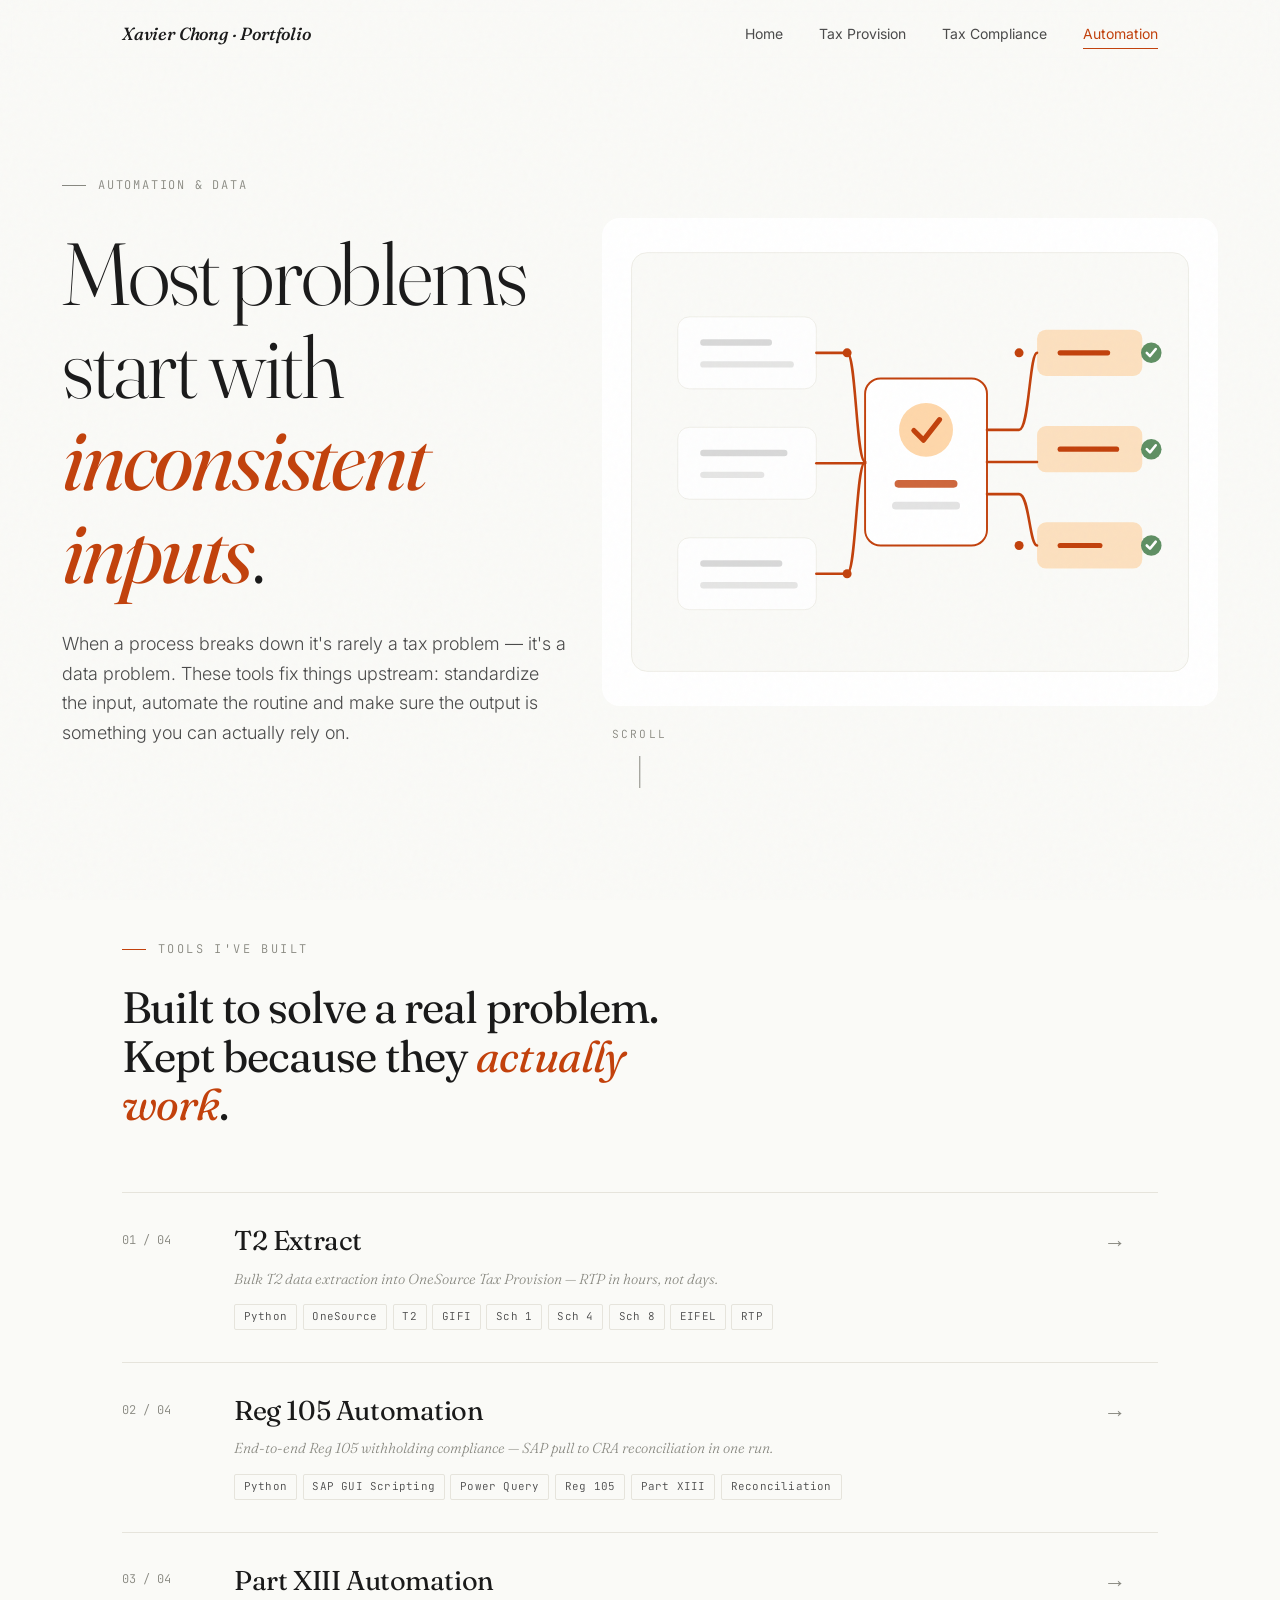
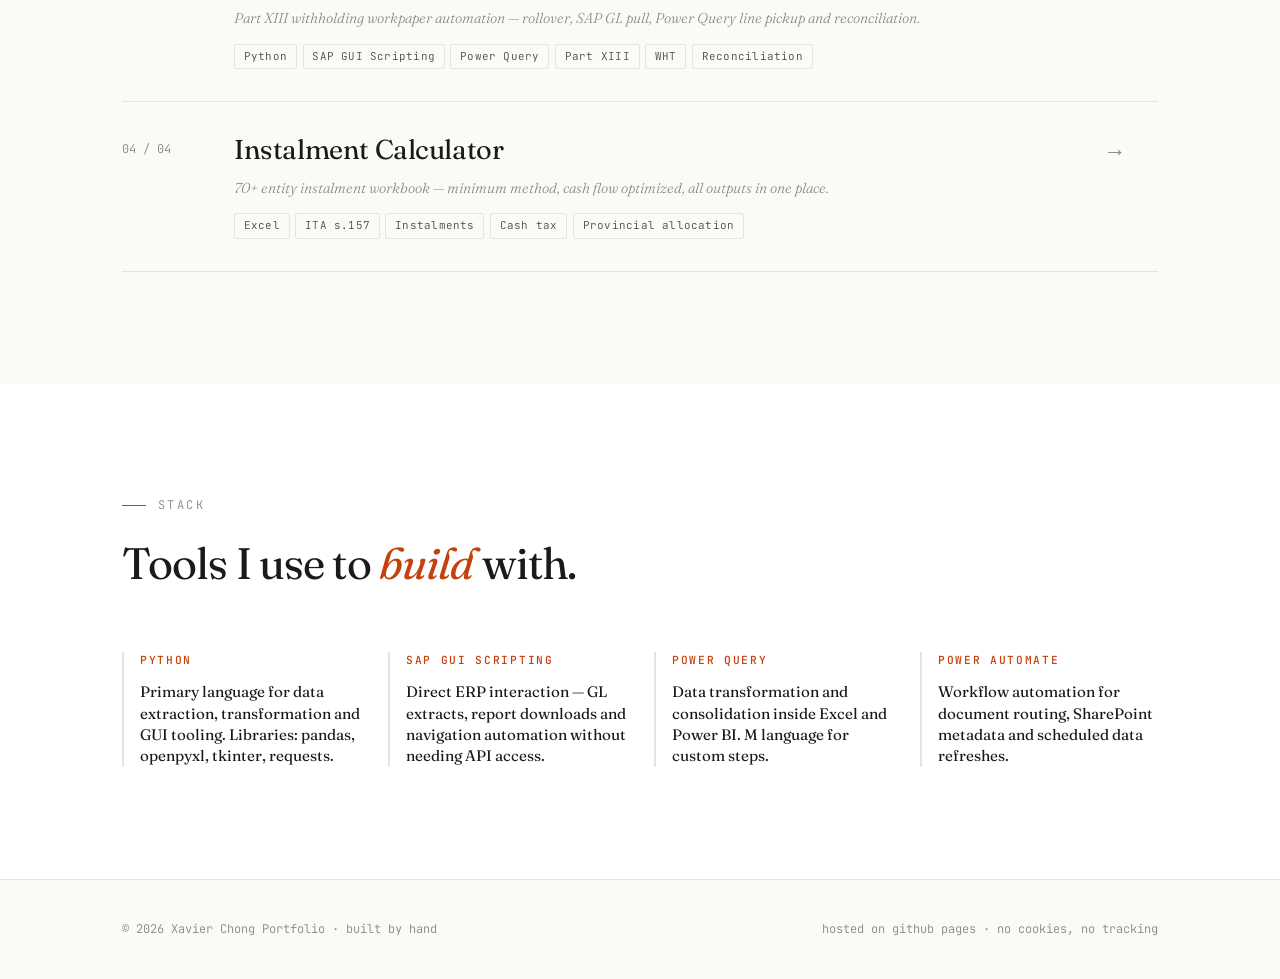
==== automation.html @ 002c8b50 "Add files via upload" ====
<!DOCTYPE html>
<html lang="en">
<head>
<meta charset="UTF-8" />
<meta name="viewport" content="width=device-width, initial-scale=1.0" />
<title>Automation & Data | Xavier Chong Portfolio</title>
<meta name="description" content="Python, SAP GUI Scripting and Power Query tools for tax workflows — T2 Extract and Reg 105 Automation." />

<link rel="preconnect" href="https://fonts.googleapis.com">
<link rel="preconnect" href="https://fonts.gstatic.com" crossorigin>
<link href="https://fonts.googleapis.com/css2?family=Fraunces:opsz,wght@9..144,300;9..144,400;9..144,500;9..144,600&family=Inter:wght@300;400;500&family=JetBrains+Mono:wght@400;500&display=swap" rel="stylesheet">

<style>
  :root {
    --bg: #fafaf7;
    --ink: #1a1a1a;
    --ink-soft: #4a4a4a;
    --ink-muted: #888880;
    --rule: #e6e4dc;
    --accent: #c2410c;       /* warm rust */
    --accent-soft: #fed7aa;
    --card: #ffffff;
    --serif: 'Fraunces', Georgia, serif;
    --sans: 'Inter', -apple-system, sans-serif;
    --mono: 'JetBrains Mono', monospace;
  }

  * { margin: 0; padding: 0; box-sizing: border-box; }
  img { max-width: 100%; height: auto; }

  html { scroll-behavior: smooth; }

  body {
    background: var(--bg);
    color: var(--ink);
    font-family: var(--sans);
    font-weight: 300;
    line-height: 1.6;
    -webkit-font-smoothing: antialiased;
    overflow-x: hidden;
  }

  /* Subtle grain overlay */
  body::before {
    content: '';
    position: fixed;
    inset: 0;
    pointer-events: none;
    opacity: 0.025;
    z-index: 100;
    background-image: url("data:image/svg+xml,%3Csvg viewBox='0 0 200 200' xmlns='http://www.w3.org/2000/svg'%3E%3Cfilter id='n'%3E%3CfeTurbulence type='fractalNoise' baseFrequency='0.9' numOctaves='3'/%3E%3C/filter%3E%3Crect width='100%25' height='100%25' filter='url(%23n)'/%3E%3C/svg%3E");
  }

  .container {
    max-width: 1100px;
    margin: 0 auto;
    padding: 0 2rem;
  }

  /* ─── NAV ─── */
  nav {
    position: fixed;
    top: 0;
    left: 0;
    right: 0;
    background: rgba(250, 250, 247, 0.85);
    backdrop-filter: blur(12px);
    -webkit-backdrop-filter: blur(12px);
    border-bottom: 1px solid transparent;
    z-index: 50;
    transition: border-color 0.3s ease;
  }
  nav.scrolled { border-bottom-color: var(--rule); }
  nav .container {
    display: flex;
    justify-content: space-between;
    align-items: center;
    padding-top: 1.25rem;
    padding-bottom: 1.25rem;
  }
  .logo {
    font-family: var(--serif);
    font-weight: 500;
    font-size: 1.1rem;
    letter-spacing: -0.01em;
    font-style: italic;
  }
  .nav-links { display: flex; gap: 2.25rem; }
  .nav-links a {
    color: var(--ink-soft);
    text-decoration: none;
    font-size: 0.875rem;
    font-weight: 400;
    transition: color 0.2s ease;
    position: relative;
  }
  .nav-links a:hover { color: var(--accent); }
  .nav-links a::after {
    content: '';
    position: absolute;
    bottom: -4px;
    left: 0;
    width: 0;
    height: 1px;
    background: var(--accent);
    transition: width 0.3s ease;
  }
  .nav-links a:hover::after { width: 100%; }
  .nav-links a.active { color: var(--accent); }
  .nav-links a.active::after { width: 100%; }

  /* ─── HERO ─── */
  .hero {
    min-height: 92vh;
    display: flex;
    align-items: center;
    padding-top: 6rem;
    position: relative;
  }
  .hero .container {
    max-width: 1220px;
    display: grid;
    grid-template-columns: 0.9fr 1.1fr;
    gap: 2.25rem;
    align-items: center;
  }
  .hero-visual {
    opacity: 0;
    animation: fadeUp 1s ease 0.8s forwards;
  }
  .hero-visual img {
    width: 100%;
    max-width: 620px;
    height: auto;
    margin-left: auto;
    display: block;
  }
  .hero-meta {
    font-family: var(--mono);
    font-size: 0.75rem;
    color: var(--ink-muted);
    text-transform: uppercase;
    letter-spacing: 0.15em;
    margin-bottom: 2rem;
    display: flex;
    align-items: center;
    gap: 0.75rem;
    opacity: 0;
    animation: fadeUp 0.8s ease 0.2s forwards;
  }
  .hero-meta::before {
    content: '';
    width: 24px;
    height: 1px;
    background: var(--ink-muted);
  }
  .hero h1 {
    font-family: var(--serif);
    font-size: clamp(2.75rem, 7vw, 5.5rem);
    font-weight: 300;
    line-height: 1.05;
    letter-spacing: -0.025em;
    margin-bottom: 2rem;
    max-width: 18ch;
    opacity: 0;
    animation: fadeUp 1s ease 0.4s forwards;
  }
  .hero h1 em {
    font-style: italic;
    font-weight: 400;
    color: var(--accent);
  }
  .hero p {
    font-size: 1.125rem;
    color: var(--ink-soft);
    max-width: 52ch;
    line-height: 1.65;
    opacity: 0;
    animation: fadeUp 1s ease 0.6s forwards;
  }
  .hero-scroll {
    position: absolute;
    bottom: 2.5rem;
    left: 50%;
    transform: translateX(-50%);
    font-family: var(--mono);
    font-size: 0.7rem;
    color: var(--ink-muted);
    letter-spacing: 0.2em;
    text-transform: uppercase;
    opacity: 0;
    animation: fadeIn 1s ease 1.2s forwards;
  }
  .hero-scroll span {
    display: block;
    width: 1px;
    height: 32px;
    background: var(--ink-muted);
    margin: 0.75rem auto 0;
    animation: scrollBounce 2s ease-in-out infinite;
  }

  /* ─── EXPERTISE STRIP ─── */
  .expertise {
    padding: 4rem 0;
    border-top: 1px solid var(--rule);
    border-bottom: 1px solid var(--rule);
    background: var(--card);
  }
  .expertise-grid {
    display: grid;
    grid-template-columns: repeat(4, 1fr);
    gap: 1.75rem;
  }
  .expertise-item {
    padding-left: 1rem;
    border-left: 2px solid var(--rule);
    transition: border-color 0.3s ease;
  }
  .expertise-item:hover { border-left-color: var(--accent); }
  .expertise-item h4 {
    font-family: var(--mono);
    font-size: 0.7rem;
    text-transform: uppercase;
    letter-spacing: 0.15em;
    color: var(--accent);
    margin-bottom: 0.75rem;
    font-weight: 500;
  }
  .expertise-item p {
    font-family: var(--serif);
    font-size: 0.95rem;
    color: var(--ink);
    line-height: 1.4;
    font-weight: 400;
  }
  @media (max-width: 1100px) {
    .expertise-grid { grid-template-columns: repeat(3, 1fr); gap: 1.75rem; }
  }
  @media (max-width: 640px) {
    .expertise-grid { grid-template-columns: repeat(2, 1fr); gap: 1.5rem; }
  }

  /* ─── SECTIONS ─── */
  section { padding: 7rem 0; }

  .section-label {
    font-family: var(--mono);
    font-size: 0.75rem;
    color: var(--ink-muted);
    text-transform: uppercase;
    letter-spacing: 0.2em;
    margin-bottom: 1.5rem;
    display: flex;
    align-items: center;
    gap: 0.75rem;
  }
  .section-label::before {
    content: '';
    width: 24px;
    height: 1px;
    background: var(--accent);
  }
  .section-title {
    font-family: var(--serif);
    font-size: clamp(2rem, 4vw, 2.75rem);
    font-weight: 400;
    letter-spacing: -0.02em;
    line-height: 1.1;
    margin-bottom: 4rem;
    max-width: 22ch;
  }
  .section-title em { font-style: italic; color: var(--accent); }

  /* ─── PROJECTS ─── */
  .projects { display: flex; flex-direction: column; gap: 1px; background: var(--rule); border-top: 1px solid var(--rule); border-bottom: 1px solid var(--rule); }

  .project {
    background: var(--bg);
    padding: 2rem 2rem 2rem 0;
    display: grid;
    grid-template-columns: 80px 1fr;
    gap: 0 2rem;
    cursor: pointer;
    transition: background 0.3s ease, padding 0.3s ease, box-shadow 0.3s ease;
    position: relative;
    overflow: hidden;
  }
  .project > div { min-width: 0; }
  .project::before {
    content: '';
    position: absolute;
    left: 0; top: 0; bottom: 0;
    width: 3px;
    background: var(--accent);
    transform: scaleY(0);
    transform-origin: bottom;
    transition: transform 0.4s ease;
  }
  .project:hover { background: var(--card); padding-left: 1.5rem; box-shadow: 0 2px 16px rgba(0,0,0,0.05); }
  .project:hover::before { transform: scaleY(1); }

  .project-num {
    font-family: var(--mono);
    font-size: 0.75rem;
    color: var(--ink-muted);
    padding-top: 0.35rem;
  }

  /* Default visible: header row */
  .project-header {
    display: flex;
    align-items: baseline;
    justify-content: space-between;
    gap: 1rem;
  }
  .project-header h3 {
    font-family: var(--serif);
    font-size: 1.7rem;
    font-weight: 400;
    letter-spacing: -0.015em;
    transition: color 0.3s ease;
    line-height: 1.15;
  }
  .project:hover .project-header h3 { color: var(--accent); }

  .project-arrow {
    font-family: var(--serif);
    font-size: 1.4rem;
    color: var(--ink-muted);
    flex-shrink: 0;
    transition: transform 0.35s ease, color 0.3s ease, opacity 0.3s ease;
  }
  .project:hover .project-arrow { transform: translateX(6px) rotate(45deg); color: var(--accent); opacity: 0; }

  .project-tagline {
    font-size: 0.9rem;
    color: var(--ink-muted);
    margin-top: 0.4rem;
    font-style: italic;
    font-family: var(--serif);
  }

  .project-tags {
    display: flex;
    flex-wrap: wrap;
    gap: 0.35rem;
    margin-top: 0.85rem;
  }
  .tag {
    font-family: var(--mono);
    font-size: 0.68rem;
    color: var(--ink-soft);
    padding: 0.2rem 0.55rem;
    border: 1px solid var(--rule);
    border-radius: 2px;
    letter-spacing: 0.02em;
    transition: border-color 0.3s ease, color 0.3s ease;
  }
  .project:hover .tag { border-color: var(--accent); color: var(--accent); }

  /* Expandable detail — hidden by default, revealed on hover */
  .project-detail {
    grid-column: 2 / 3;
    max-height: 0;
    overflow: hidden;
    opacity: 0;
    min-width: 0;
    transition: max-height 0.55s cubic-bezier(0.4, 0, 0.2, 1), opacity 0.4s ease 0.1s;
  }
  .project:hover .project-detail {
    max-height: 1800px;
    opacity: 1;
  }
  .project.is-open {
    background: var(--card);
    padding-left: 1.5rem;
    box-shadow: 0 2px 16px rgba(0,0,0,0.05);
  }
  .project.is-open::before { transform: scaleY(1); }
  .project.is-open .project-header h3 { color: var(--accent); }
  .project.is-open .project-arrow { transform: translateX(6px) rotate(45deg); color: var(--accent); opacity: 0; }
  .project.is-open .tag { border-color: var(--accent); color: var(--accent); }
  .project.is-open .project-detail {
    max-height: 1800px;
    opacity: 1;
  }
  .project-detail-inner {
    padding-top: 1.5rem;
    border-top: 1px solid var(--rule);
    margin-top: 1.25rem;
  }
  .project-detail-inner p {
    color: var(--ink-soft);
    font-size: 0.95rem;
    line-height: 1.65;
    margin-bottom: 1rem;
  }
  .prototype-preview {
    margin: 0.75rem 0 1.25rem;
  }
  .prototype-preview img {
    width: 100%;
    max-width: 100%;
    height: auto;
    object-fit: contain;
    border-radius: 8px;
    border: 1px solid var(--rule);
    display: block;
  }
  .prototype-badge {
    display: inline-flex;
    align-items: center;
    gap: 0.4rem;
    width: fit-content;
    margin-top: 0.55rem;
    padding: 0.32rem 0.55rem;
    border: 1px solid rgba(194, 65, 12, 0.18);
    border-radius: 999px;
    background: rgba(255, 247, 237, 0.94);
    box-shadow: 0 6px 18px rgba(26, 26, 26, 0.06);
    font-family: var(--mono);
    font-size: 0.58rem;
    letter-spacing: 0.06em;
    text-transform: uppercase;
    color: var(--accent);
  }
  .prototype-badge::before {
    content: '';
    width: 6px;
    height: 6px;
    border-radius: 50%;
    background: var(--accent);
  }

  .project-bullets {
    list-style: none;
    display: flex;
    flex-direction: column;
    gap: 0.65rem;
    margin-top: 0.5rem;
  }
  .project-bullets li {
    display: grid;
    grid-template-columns: 62px 1fr;
    gap: 1rem;
    align-items: baseline;
    font-size: 0.9rem;
    color: var(--ink-soft);
    line-height: 1.55;
  }
  .bullet-label {
    font-family: var(--mono);
    font-size: 0.67rem;
    color: var(--accent);
    white-space: nowrap;
    padding-top: 0.12rem;
    letter-spacing: 0.03em;
  }
  .demos {
    display: grid;
    grid-template-columns: repeat(auto-fit, minmax(280px, 1fr));
    gap: 1.5rem;
    margin-top: 2rem;
  }
  .demo-card {
    background: var(--card);
    border: 1px solid var(--rule);
    aspect-ratio: 16 / 10;
    display: flex;
    flex-direction: column;
    justify-content: space-between;
    padding: 1.5rem;
    transition: all 0.3s ease;
    cursor: pointer;
    position: relative;
    overflow: hidden;
  }
  .demo-card:hover { border-color: var(--accent); transform: translateY(-2px); }
  .demo-card::before {
    content: '';
    position: absolute;
    top: 1.5rem;
    right: 1.5rem;
    width: 8px;
    height: 8px;
    border-radius: 50%;
    background: var(--accent-soft);
    border: 1px solid var(--accent);
  }
  .demo-icon {
    font-family: var(--serif);
    font-style: italic;
    font-size: 2.5rem;
    color: var(--ink-muted);
    opacity: 0.3;
  }
  .demo-label {
    font-family: var(--mono);
    font-size: 0.75rem;
    color: var(--ink-soft);
    text-transform: uppercase;
    letter-spacing: 0.1em;
  }
  .demo-title {
    font-family: var(--serif);
    font-size: 1.1rem;
    margin-top: 0.25rem;
    color: var(--ink);
  }

  /* ─── ABOUT ─── */
  .about-grid {
    display: grid;
    grid-template-columns: 1fr 1.4fr;
    gap: 4rem;
    align-items: start;
  }
  .about-meta {
    font-family: var(--mono);
    font-size: 0.8rem;
    color: var(--ink-soft);
    line-height: 2;
  }
  .about-meta div { display: flex; justify-content: space-between; border-bottom: 1px dashed var(--rule); padding: 0.5rem 0; }
  .about-meta span:first-child { color: var(--ink-muted); text-transform: uppercase; letter-spacing: 0.1em; font-size: 0.7rem; }
  .about-text p {
    font-size: 1.1rem;
    color: var(--ink-soft);
    line-height: 1.75;
    margin-bottom: 1.25rem;
  }
  .about-text p:first-child {
    font-family: var(--serif);
    font-size: 1.5rem;
    font-weight: 400;
    color: var(--ink);
    line-height: 1.4;
    margin-bottom: 2rem;
    padding-top: 1.5rem;
    border-top: 2px solid var(--accent);
    display: inline-block;
  }
  .about-text p:first-child em { font-style: italic; color: var(--accent); }

  /* ─── CONTACT ─── */
  .contact { padding: 6rem 0; text-align: center; border-top: 1px solid var(--rule); }
  .contact h2 {
    font-family: var(--serif);
    font-size: clamp(2rem, 4vw, 3rem);
    font-weight: 300;
    letter-spacing: -0.02em;
    line-height: 1.1;
    margin-bottom: 3rem;
    max-width: 18ch;
    margin-left: auto;
    margin-right: auto;
  }
  .contact h2 em { font-style: italic; color: var(--accent); }
  .contact-links {
    display: inline-flex;
    flex-direction: column;
    gap: 0.75rem;
  }
  .contact-link {
    font-family: var(--serif);
    font-size: 1.25rem;
    color: var(--ink);
    text-decoration: none;
    padding: 0.5rem 0;
    border-bottom: 1px solid var(--rule);
    transition: all 0.3s ease;
    display: flex;
    align-items: center;
    justify-content: space-between;
    gap: 3rem;
    min-width: 360px;
  }
  .contact-link:hover { color: var(--accent); border-bottom-color: var(--accent); }
  .contact-link span { font-family: var(--mono); font-size: 0.75rem; color: var(--ink-muted); text-transform: uppercase; letter-spacing: 0.15em; }

  /* ─── FOOTER ─── */
  footer {
    padding: 2.5rem 0;
    border-top: 1px solid var(--rule);
    font-family: var(--mono);
    font-size: 0.75rem;
    color: var(--ink-muted);
    display: flex;
    justify-content: space-between;
    flex-wrap: wrap;
    gap: 1rem;
  }

  /* ─── ANIMATIONS ─── */
  @keyframes fadeUp { from { opacity: 0; transform: translateY(20px); } to { opacity: 1; transform: translateY(0); } }
  @keyframes fadeIn { from { opacity: 0; } to { opacity: 1; } }
  @keyframes scrollBounce { 0%, 100% { transform: scaleY(1); transform-origin: top; } 50% { transform: scaleY(0.4); transform-origin: top; } }

  .reveal { opacity: 0; transform: translateY(24px); transition: opacity 0.8s ease, transform 0.8s ease; }
  .reveal.visible { opacity: 1; transform: translateY(0); }

  /* ─── RESPONSIVE ─── */
  @media (max-width: 768px) {
    .container { padding: 0 1.25rem; }
    nav .container { align-items: flex-start; gap: 0.85rem; }
    .logo { width: 100%; font-size: 1rem; }
    .nav-links { width: 100%; justify-content: space-between; gap: 0.75rem; flex-wrap: wrap; }
    .nav-links a { font-size: 0.8rem; }
    section { padding: 4.5rem 0; }
    .project { padding: 1.5rem 1rem 1.5rem 0; }
    .about-grid { grid-template-columns: 1fr; gap: 2.5rem; }
    .hero .container { grid-template-columns: 1fr; }
    .hero-visual { display: block; max-width: min(100%, 520px); margin: 0 auto; }
    .hero-visual img { margin: 0 auto; }
    .contact-link { min-width: auto; font-size: 1rem; }
    .contact-link span { display: none; }
  }
</style>
</head>
<body>
<nav id="nav"><div class="container">
  <div class="logo"><a href="index.html" style="text-decoration:none;color:inherit;">Xavier Chong&nbsp;&middot;&nbsp;<em>Portfolio</em></a></div>
  <div class="nav-links"><a href="index.html">Home</a><a href="provision.html">Tax Provision</a><a href="tax.html">Tax Compliance</a><a href="automation.html"  class="active">Automation</a></div>
</div></nav>

<header class="hero">
  <div class="container">
    <div>
      <div class="hero-meta">Automation &amp; Data</div>
      <h1>Most problems start with <em>inconsistent inputs</em>.</h1>
      <p>When a process breaks down it's rarely a tax problem — it's a data problem. These tools fix things upstream: standardize the input, automate the routine and make sure the output is something you can actually rely on.</p>
    </div>
    <div class="hero-visual">
      <img src="automation_visual.svg" alt="Abstract automation workflow visual" />
    </div>
  </div>
  <div class="hero-scroll">scroll<span></span></div>
</header>

<section>
  <div class="container">
    <div class="section-label reveal">Tools I've built</div>
    <h2 class="section-title reveal">Built to solve a real problem. Kept because they <em>actually work</em>.</h2>

    <div class="projects reveal">

      <div class="project">
        <div class="project-num">01 / 04</div>
        <div>
          <div class="project-header">
            <h3>T2 Extract</h3>
            <span class="project-arrow">→</span>
          </div>
          <p class="project-tagline">Bulk T2 data extraction into OneSource Tax Provision — RTP in hours, not days.</p>
          <div class="project-tags">
            <span class="tag">Python</span><span class="tag">OneSource</span><span class="tag">T2</span><span class="tag">GIFI</span><span class="tag">Sch 1</span><span class="tag">Sch 4</span><span class="tag">Sch 8</span><span class="tag">EIFEL</span><span class="tag">RTP</span>
          </div>
          <div class="project-detail">
            <div class="project-detail-inner">
              <p>Python tool that reads T2 corporate returns across 70+ entities in bulk and feeds the data directly into OneSource Tax Provision workpapers. RTP that used to take days gets done accurately in hours.</p>
              <figure class="prototype-preview">
                <img src="automation_t2_extract.svg" alt="T2 Extract app interface showing adjustment code mapping" loading="lazy" />
                <figcaption class="prototype-badge">Prototype for demo only</figcaption>
              </figure>
              <ul class="project-bullets">
                <li><span class="bullet-label">Sch 1</span><span>Each line maps to an OTP adjustment code — RTP is automated, not manual. Inconsistent descriptions across entities get flagged so nothing slips through.</span></li>
                <li><span class="bullet-label">Sch 4</span><span>Loss continuity pulled from the return is compared against the provision balance to identify where an RTP entry is needed.</span></li>
                <li><span class="bullet-label">Sch 8 &amp; 13</span><span>CCA claims and reserve balances are validated against supporting workpapers and traced through to Schedule 1 to confirm the flow is clean.</span></li>
                <li><span class="bullet-label">Sch 130</span><span>EIFEL data is extracted and reviewed to confirm the best interest deductibility position is captured and the return is free of errors under ITA s.18.2 / s.18.21.</span></li>
                <li><span class="bullet-label">Tax due</span><span>Extracts tax payable and payment history across all entities — used to calculate instalments, run cash tax analyses, determine final payment amounts and reconcile against the tax payable rollforward on the provision side.</span></li>
              </ul>
            </div>
          </div>
        </div>
      </div>

      <div class="project">
        <div class="project-num">02 / 04</div>
        <div>
          <div class="project-header">
            <h3>Reg 105 Automation</h3>
            <span class="project-arrow">→</span>
          </div>
          <p class="project-tagline">End-to-end Reg 105 withholding compliance — SAP pull to CRA reconciliation in one run.</p>
          <div class="project-tags">
            <span class="tag">Python</span><span class="tag">SAP GUI Scripting</span><span class="tag">Power Query</span><span class="tag">Reg 105</span><span class="tag">Part XIII</span><span class="tag">Reconciliation</span>
          </div>
          <div class="project-detail">
            <div class="project-detail-inner">
              <p>End-to-end Regulation 105 withholding tax compliance tool built in Python with SAP GUI Scripting and Power Query. Replaces a largely manual multi-step process with a single run that handles everything from data pull to reconciliation.</p>
              <figure class="prototype-preview">
                <img src="automation_reg105.svg" alt="Reg 105 Automation app interface showing withholding variance checks and reconciliation" loading="lazy" />
                <figcaption class="prototype-badge">Prototype for demo only</figcaption>
              </figure>
              <ul class="project-bullets">
                <li><span class="bullet-label">Rollover</span><span>Prior period workbook is automatically rolled forward — structure, formulas and reference data carry over with no manual setup.</span></li>
                <li><span class="bullet-label">SAP pull</span><span>GL detail is extracted directly from SAP via GUI Scripting. Invoices are downloaded in the same run — no switching between screens or manual exports.</span></li>
                <li><span class="bullet-label">WHT check</span><span>Invoice line items are read and the system-calculated withholding is compared against the actual amount withheld. Variances are flagged for review.</span></li>
                <li><span class="bullet-label">Vendor rec</span><span>Vendor-level reconciliation is produced automatically — ties withholding amounts back to each vendor across the period.</span></li>
                <li><span class="bullet-label">CRA rec</span><span>CRA reconciliation is generated to confirm total remittances agree with what was reported, closing the loop before filing.</span></li>
              </ul>
            </div>
          </div>
        </div>
      </div>

      <div class="project">
        <div class="project-num">03 / 04</div>
        <div>
          <div class="project-header">
            <h3>Part XIII Automation</h3>
            <span class="project-arrow">→</span>
          </div>
          <p class="project-tagline">Part XIII withholding workpaper automation — rollover, SAP GL pull, Power Query line pickup and reconciliation.</p>
          <div class="project-tags">
            <span class="tag">Python</span><span class="tag">SAP GUI Scripting</span><span class="tag">Power Query</span><span class="tag">Part XIII</span><span class="tag">WHT</span><span class="tag">Reconciliation</span>
          </div>
          <div class="project-detail">
            <div class="project-detail-inner">
              <p>Automation tool for Part XIII withholding tax workpapers. Python rolls forward the prior period file, SAP GUI Scripting downloads the GL detail and Power Query identifies line items that require Part XIII WHT review. The workflow also performs reconciliation so the workpaper ties back cleanly before filing support is finalized.</p>
              <figure class="prototype-preview">
                <img src="automation_partxiii.svg" alt="Part XIII Automation app interface showing rollover, SAP GL detail, Power Query WHT pickup and reconciliation" loading="lazy" />
                <figcaption class="prototype-badge">Prototype for demo only</figcaption>
              </figure>
              <ul class="project-bullets">
                <li><span class="bullet-label">Rollover</span><span>Python rolls forward the prior period workpaper, preserving formulas, tabs, references and review structure.</span></li>
                <li><span class="bullet-label">SAP pull</span><span>SAP GUI Scripting downloads the GL detail directly, reducing manual exports and copy-paste risk.</span></li>
                <li><span class="bullet-label">Power Query</span><span>Power Query automatically picks up line items that require Part XIII withholding review based on the workpaper logic.</span></li>
                <li><span class="bullet-label">Review</span><span>Relevant payments are isolated for treaty-rate, withholding and support review instead of scanning the full GL manually.</span></li>
                <li><span class="bullet-label">Reconcile</span><span>Reconciliation is performed to tie the WHT population, remittance support and workpaper totals back to the source data.</span></li>
              </ul>
            </div>
          </div>
        </div>
      </div>

      <div class="project">
        <div class="project-num">04 / 04</div>
        <div>
          <div class="project-header">
            <h3>Instalment Calculator</h3>
            <span class="project-arrow">→</span>
          </div>
          <p class="project-tagline">70+ entity instalment workbook — minimum method, cash flow optimized, all outputs in one place.</p>
          <div class="project-tags">
            <span class="tag">Excel</span><span class="tag">ITA s.157</span><span class="tag">Instalments</span><span class="tag">Cash tax</span><span class="tag">Provincial allocation</span>
          </div>
          <div class="project-detail">
            <div class="project-detail-inner">
              <p>Excel workbook covering 70+ entities across multiple brands. Fed by tax return data, prior and current period provision and provincial allocation — it calculates instalments in both USD and CAD and picks the minimum method under ITA s.157(1) to optimize cash flow.</p>
              <figure class="prototype-preview">
                <img src="automation_instalment.svg" alt="Canada Instalment Calculator interface showing instalment summary and cash deferred" loading="lazy" />
                <figcaption class="prototype-badge">Prototype for demo only</figcaption>
              </figure>
              <ul class="project-bullets">
                <li><span class="bullet-label">Method</span><span>Compares three instalment bases (prior-prior year, prior year and current year estimate) and automatically selects the minimum for each entity to optimize cash outflow. Hybrid 2+10 method is also supported.</span></li>
                <li><span class="bullet-label">Exemption</span><span>Entities below the $3,000 CAD threshold are automatically flagged as exempt. Entities are grouped into "Require Instalment" and "Exempt" for cleaner review.</span></li>
                <li><span class="bullet-label">Payments</span><span>YTD payments and prior year overpayments are tracked per entity. Completed months use actual paid amounts; future months are formula-driven.</span></li>
                <li><span class="bullet-label">Deferral</span><span>Deferral summary shows how much tax is deferred to the next year, broken out by entity and by brand with a percentage deferred column for management review.</span></li>
                <li><span class="bullet-label">Outputs</span><span>Brand-level instalment summary (USD and CAD), monthly dashboard, payment request with federal/Quebec/Alberta provincial splits and a deferral analysis — all in one workbook.</span></li>
              </ul>
            </div>
          </div>
        </div>
      </div>

    </div>
  </div>
</section>

<!-- STACK -->
<section style="background: var(--card);">
  <div class="container">
    <div class="section-label reveal">Stack</div>
    <h2 class="section-title reveal">Tools I use to <em>build</em> with.</h2>
    <div class="expertise-grid reveal">
      <div class="expertise-item">
        <h4>Python</h4>
        <p>Primary language for data extraction, transformation and GUI tooling. Libraries: pandas, openpyxl, tkinter, requests.</p>
      </div>
      <div class="expertise-item">
        <h4>SAP GUI Scripting</h4>
        <p>Direct ERP interaction — GL extracts, report downloads and navigation automation without needing API access.</p>
      </div>
      <div class="expertise-item">
        <h4>Power Query</h4>
        <p>Data transformation and consolidation inside Excel and Power BI. M language for custom steps.</p>
      </div>
      <div class="expertise-item">
        <h4>Power Automate</h4>
        <p>Workflow automation for document routing, SharePoint metadata and scheduled data refreshes.</p>
      </div>
    </div>
  </div>
</section>

<footer>
  <div class="container" style="display: flex; justify-content: space-between; flex-wrap: wrap; gap: 1rem; width: 100%;">
    <div>© 2026 Xavier Chong Portfolio · built by hand</div>
    <div>hosted on github pages · no cookies, no tracking</div>
  </div>
</footer>
<script>
  const nav = document.getElementById('nav');
  window.addEventListener('scroll', () => {
    nav.classList.toggle('scrolled', window.scrollY > 20);
  });
  const observer = new IntersectionObserver((entries) => {
    entries.forEach(entry => {
      if (entry.isIntersecting) {
        entry.target.classList.add('visible');
        observer.unobserve(entry.target);
      }
    });
  }, { threshold: 0.12, rootMargin: '0px 0px -60px 0px' });
  document.querySelectorAll('.reveal').forEach(el => observer.observe(el));

  document.querySelectorAll('.project, .cycle-card, .tile').forEach((card, index) => {
    const detail = card.querySelector('.project-detail, .cycle-detail, .tile-detail');
    if (!detail) return;

    const detailId = detail.id || `expandable-card-${index}`;
    detail.id = detailId;
    card.setAttribute('role', 'button');
    card.setAttribute('tabindex', '0');
    card.setAttribute('aria-expanded', 'false');
    card.setAttribute('aria-controls', detailId);

    const toggleCard = () => {
      const shouldOpen = !card.classList.contains('is-open');
      const group = card.closest('.projects, .cycle-grid, .mosaic');
      if (group) {
        group.querySelectorAll('.is-open').forEach(openCard => {
          if (openCard !== card) {
            openCard.classList.remove('is-open');
            openCard.setAttribute('aria-expanded', 'false');
          }
        });
      }
      card.classList.toggle('is-open', shouldOpen);
      card.setAttribute('aria-expanded', String(shouldOpen));
    };

    card.addEventListener('click', toggleCard);
    card.addEventListener('keydown', event => {
      if (event.key === 'Enter' || event.key === ' ') {
        event.preventDefault();
        toggleCard();
      }
    });
  });
</script>
</body>
</html>
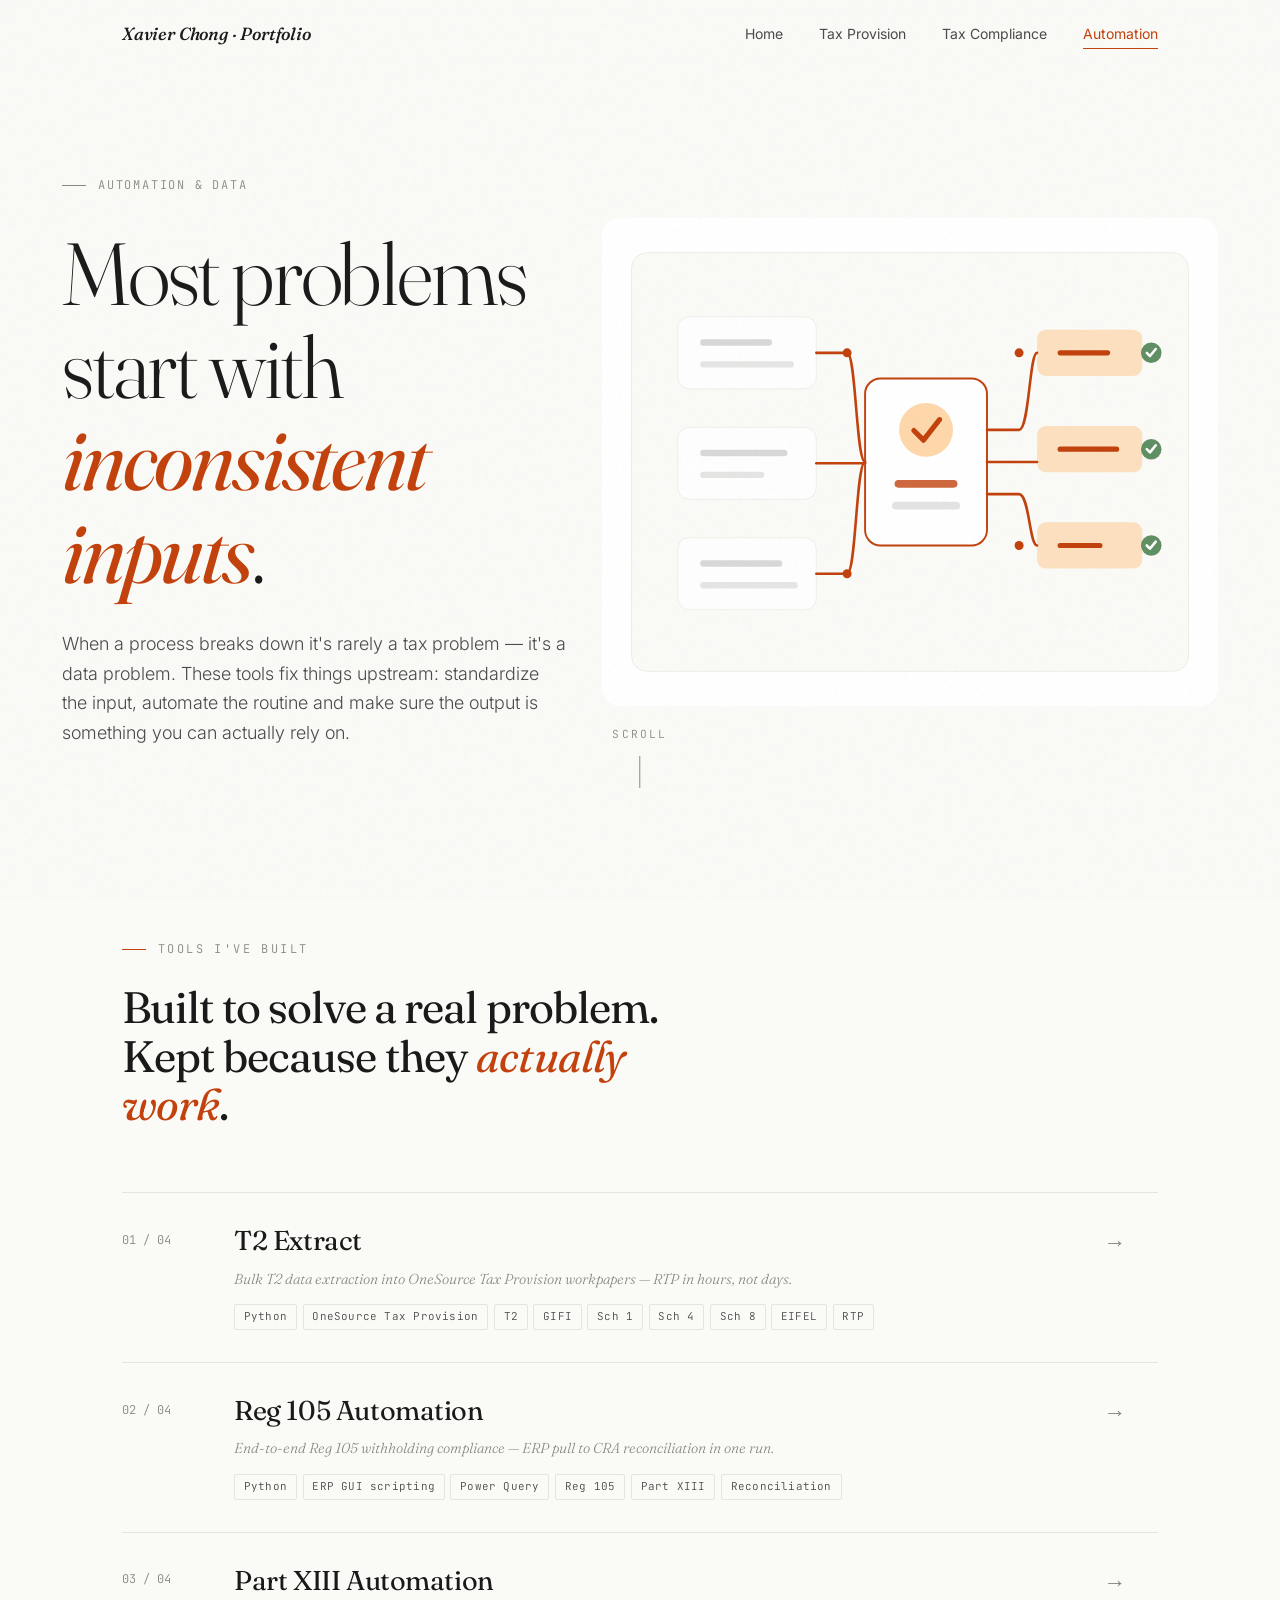
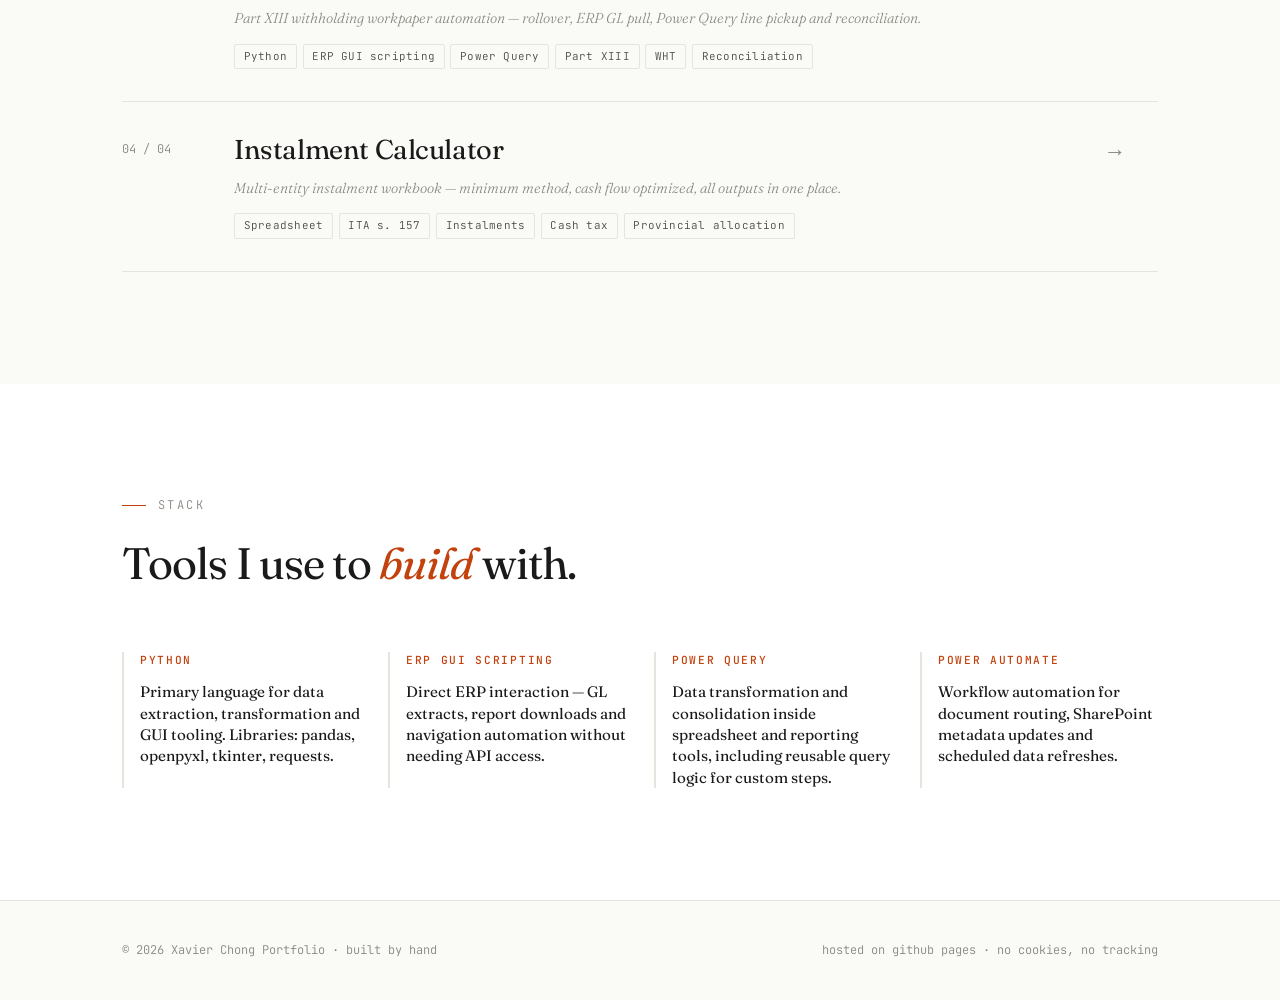
==== commit 97cfe7bb: "Add files via upload" ====
--- a/automation.html
+++ b/automation.html
@@ -4,7 +4,7 @@
 <meta charset="UTF-8" />
 <meta name="viewport" content="width=device-width, initial-scale=1.0" />
 <title>Automation & Data | Xavier Chong Portfolio</title>
-<meta name="description" content="Python, SAP GUI Scripting and Power Query tools for tax workflows — T2 Extract and Reg 105 Automation." />
+<meta name="description" content="Python, ERP automation, Power Query, Power Automate and SharePoint tools for tax workflows — T2 Extract, Reg 105, Part XIII and instalment automation." />
 
 <link rel="preconnect" href="https://fonts.googleapis.com">
 <link rel="preconnect" href="https://fonts.gstatic.com" crossorigin>
@@ -652,23 +652,23 @@
             <h3>T2 Extract</h3>
             <span class="project-arrow">→</span>
           </div>
-          <p class="project-tagline">Bulk T2 data extraction into OneSource Tax Provision — RTP in hours, not days.</p>
+          <p class="project-tagline">Bulk T2 data extraction into OneSource Tax Provision workpapers — RTP in hours, not days.</p>
           <div class="project-tags">
-            <span class="tag">Python</span><span class="tag">OneSource</span><span class="tag">T2</span><span class="tag">GIFI</span><span class="tag">Sch 1</span><span class="tag">Sch 4</span><span class="tag">Sch 8</span><span class="tag">EIFEL</span><span class="tag">RTP</span>
+            <span class="tag">Python</span><span class="tag">OneSource Tax Provision</span><span class="tag">T2</span><span class="tag">GIFI</span><span class="tag">Sch 1</span><span class="tag">Sch 4</span><span class="tag">Sch 8</span><span class="tag">EIFEL</span><span class="tag">RTP</span>
           </div>
           <div class="project-detail">
             <div class="project-detail-inner">
-              <p>Python tool that reads T2 corporate returns across 70+ entities in bulk and feeds the data directly into OneSource Tax Provision workpapers. RTP that used to take days gets done accurately in hours.</p>
+              <p>Python tool that reads T2 corporate returns across a large entity portfolio in bulk and feeds the data directly into OneSource Tax Provision workpapers. RTP that used to take days gets done accurately in hours.</p>
               <figure class="prototype-preview">
                 <img src="automation_t2_extract.svg" alt="T2 Extract app interface showing adjustment code mapping" loading="lazy" />
                 <figcaption class="prototype-badge">Prototype for demo only</figcaption>
               </figure>
               <ul class="project-bullets">
-                <li><span class="bullet-label">Sch 1</span><span>Each line maps to an OTP adjustment code — RTP is automated, not manual. Inconsistent descriptions across entities get flagged so nothing slips through.</span></li>
+                <li><span class="bullet-label">Sch 1</span><span>Each line maps to a provision adjustment code — RTP is automated, not manual. Inconsistent descriptions across entities get flagged so nothing slips through.</span></li>
                 <li><span class="bullet-label">Sch 4</span><span>Loss continuity pulled from the return is compared against the provision balance to identify where an RTP entry is needed.</span></li>
                 <li><span class="bullet-label">Sch 8 &amp; 13</span><span>CCA claims and reserve balances are validated against supporting workpapers and traced through to Schedule 1 to confirm the flow is clean.</span></li>
-                <li><span class="bullet-label">Sch 130</span><span>EIFEL data is extracted and reviewed to confirm the best interest deductibility position is captured and the return is free of errors under ITA s.18.2 / s.18.21.</span></li>
-                <li><span class="bullet-label">Tax due</span><span>Extracts tax payable and payment history across all entities — used to calculate instalments, run cash tax analyses, determine final payment amounts and reconcile against the tax payable rollforward on the provision side.</span></li>
+                <li><span class="bullet-label">Sch 130</span><span>EIFEL data is extracted and reviewed to confirm the best interest deductibility position is captured and the return is free of errors under ITA ss. 18.2 and 18.21.</span></li>
+                <li><span class="bullet-label">Tax due</span><span>Extracts tax payable and payment history across the entity portfolio — used to calculate instalments, run cash tax analyses, determine final payment amounts and reconcile against the tax payable rollforward on the provision side.</span></li>
               </ul>
             </div>
           </div>
@@ -682,22 +682,22 @@
             <h3>Reg 105 Automation</h3>
             <span class="project-arrow">→</span>
           </div>
-          <p class="project-tagline">End-to-end Reg 105 withholding compliance — SAP pull to CRA reconciliation in one run.</p>
+          <p class="project-tagline">End-to-end Reg 105 withholding compliance — ERP pull to CRA reconciliation in one run.</p>
           <div class="project-tags">
-            <span class="tag">Python</span><span class="tag">SAP GUI Scripting</span><span class="tag">Power Query</span><span class="tag">Reg 105</span><span class="tag">Part XIII</span><span class="tag">Reconciliation</span>
+            <span class="tag">Python</span><span class="tag">ERP GUI scripting</span><span class="tag">Power Query</span><span class="tag">Reg 105</span><span class="tag">Part XIII</span><span class="tag">Reconciliation</span>
           </div>
           <div class="project-detail">
             <div class="project-detail-inner">
-              <p>End-to-end Regulation 105 withholding tax compliance tool built in Python with SAP GUI Scripting and Power Query. Replaces a largely manual multi-step process with a single run that handles everything from data pull to reconciliation.</p>
+              <p>End-to-end Regulation 105 withholding tax compliance tool built in Python with ERP GUI scripting and Power Query. Replaces a largely manual multi-step process with a single run that handles everything from data pull to reconciliation.</p>
               <figure class="prototype-preview">
                 <img src="automation_reg105.svg" alt="Reg 105 Automation app interface showing withholding variance checks and reconciliation" loading="lazy" />
                 <figcaption class="prototype-badge">Prototype for demo only</figcaption>
               </figure>
               <ul class="project-bullets">
                 <li><span class="bullet-label">Rollover</span><span>Prior period workbook is automatically rolled forward — structure, formulas and reference data carry over with no manual setup.</span></li>
-                <li><span class="bullet-label">SAP pull</span><span>GL detail is extracted directly from SAP via GUI Scripting. Invoices are downloaded in the same run — no switching between screens or manual exports.</span></li>
-                <li><span class="bullet-label">WHT check</span><span>Invoice line items are read and the system-calculated withholding is compared against the actual amount withheld. Variances are flagged for review.</span></li>
-                <li><span class="bullet-label">Vendor rec</span><span>Vendor-level reconciliation is produced automatically — ties withholding amounts back to each vendor across the period.</span></li>
+                <li><span class="bullet-label">ERP pull</span><span>GL detail is extracted directly from the ERP via GUI scripting. Source documents are downloaded in the same run — no switching between screens or manual exports.</span></li>
+                <li><span class="bullet-label">WHT check</span><span>Source document line items are read and the system-calculated withholding is compared against the actual amount withheld. Variances are flagged for review.</span></li>
+                <li><span class="bullet-label">Payee rec</span><span>Payee-level reconciliation is produced automatically — ties withholding amounts back to each payee across the period.</span></li>
                 <li><span class="bullet-label">CRA rec</span><span>CRA reconciliation is generated to confirm total remittances agree with what was reported, closing the loop before filing.</span></li>
               </ul>
             </div>
@@ -712,20 +712,20 @@
             <h3>Part XIII Automation</h3>
             <span class="project-arrow">→</span>
           </div>
-          <p class="project-tagline">Part XIII withholding workpaper automation — rollover, SAP GL pull, Power Query line pickup and reconciliation.</p>
+          <p class="project-tagline">Part XIII withholding workpaper automation — rollover, ERP GL pull, Power Query line pickup and reconciliation.</p>
           <div class="project-tags">
-            <span class="tag">Python</span><span class="tag">SAP GUI Scripting</span><span class="tag">Power Query</span><span class="tag">Part XIII</span><span class="tag">WHT</span><span class="tag">Reconciliation</span>
+            <span class="tag">Python</span><span class="tag">ERP GUI scripting</span><span class="tag">Power Query</span><span class="tag">Part XIII</span><span class="tag">WHT</span><span class="tag">Reconciliation</span>
           </div>
           <div class="project-detail">
             <div class="project-detail-inner">
-              <p>Automation tool for Part XIII withholding tax workpapers. Python rolls forward the prior period file, SAP GUI Scripting downloads the GL detail and Power Query identifies line items that require Part XIII WHT review. The workflow also performs reconciliation so the workpaper ties back cleanly before filing support is finalized.</p>
+              <p>Automation tool for Part XIII withholding tax workpapers. Python rolls forward the prior period file, ERP GUI scripting downloads the GL detail and Power Query identifies line items that require Part XIII WHT review. The workflow also performs reconciliation so the workpaper ties back cleanly before filing support is finalized.</p>
               <figure class="prototype-preview">
-                <img src="automation_partxiii.svg" alt="Part XIII Automation app interface showing rollover, SAP GL detail, Power Query WHT pickup and reconciliation" loading="lazy" />
+                <img src="automation_partxiii.svg" alt="Part XIII Automation app interface showing rollover, ERP GL detail, Power Query WHT pickup and reconciliation" loading="lazy" />
                 <figcaption class="prototype-badge">Prototype for demo only</figcaption>
               </figure>
               <ul class="project-bullets">
                 <li><span class="bullet-label">Rollover</span><span>Python rolls forward the prior period workpaper, preserving formulas, tabs, references and review structure.</span></li>
-                <li><span class="bullet-label">SAP pull</span><span>SAP GUI Scripting downloads the GL detail directly, reducing manual exports and copy-paste risk.</span></li>
+                <li><span class="bullet-label">ERP pull</span><span>ERP GUI scripting downloads the GL detail directly, reducing manual exports and copy-paste risk.</span></li>
                 <li><span class="bullet-label">Power Query</span><span>Power Query automatically picks up line items that require Part XIII withholding review based on the workpaper logic.</span></li>
                 <li><span class="bullet-label">Review</span><span>Relevant payments are isolated for treaty-rate, withholding and support review instead of scanning the full GL manually.</span></li>
                 <li><span class="bullet-label">Reconcile</span><span>Reconciliation is performed to tie the WHT population, remittance support and workpaper totals back to the source data.</span></li>
@@ -742,13 +742,13 @@
             <h3>Instalment Calculator</h3>
             <span class="project-arrow">→</span>
           </div>
-          <p class="project-tagline">70+ entity instalment workbook — minimum method, cash flow optimized, all outputs in one place.</p>
+          <p class="project-tagline">Multi-entity instalment workbook — minimum method, cash flow optimized, all outputs in one place.</p>
           <div class="project-tags">
-            <span class="tag">Excel</span><span class="tag">ITA s.157</span><span class="tag">Instalments</span><span class="tag">Cash tax</span><span class="tag">Provincial allocation</span>
+            <span class="tag">Spreadsheet</span><span class="tag">ITA s. 157</span><span class="tag">Instalments</span><span class="tag">Cash tax</span><span class="tag">Provincial allocation</span>
           </div>
           <div class="project-detail">
             <div class="project-detail-inner">
-              <p>Excel workbook covering 70+ entities across multiple brands. Fed by tax return data, prior and current period provision and provincial allocation — it calculates instalments in both USD and CAD and picks the minimum method under ITA s.157(1) to optimize cash flow.</p>
+              <p>Spreadsheet workbook covering a large entity portfolio across multiple business units. Fed by tax return data, prior and current period provision and provincial allocation — it calculates instalments in both USD and CAD and picks the minimum method under ITA s. 157(1) to optimize cash flow.</p>
               <figure class="prototype-preview">
                 <img src="automation_instalment.svg" alt="Canada Instalment Calculator interface showing instalment summary and cash deferred" loading="lazy" />
                 <figcaption class="prototype-badge">Prototype for demo only</figcaption>
@@ -757,8 +757,8 @@
                 <li><span class="bullet-label">Method</span><span>Compares three instalment bases (prior-prior year, prior year and current year estimate) and automatically selects the minimum for each entity to optimize cash outflow. Hybrid 2+10 method is also supported.</span></li>
                 <li><span class="bullet-label">Exemption</span><span>Entities below the $3,000 CAD threshold are automatically flagged as exempt. Entities are grouped into "Require Instalment" and "Exempt" for cleaner review.</span></li>
                 <li><span class="bullet-label">Payments</span><span>YTD payments and prior year overpayments are tracked per entity. Completed months use actual paid amounts; future months are formula-driven.</span></li>
-                <li><span class="bullet-label">Deferral</span><span>Deferral summary shows how much tax is deferred to the next year, broken out by entity and by brand with a percentage deferred column for management review.</span></li>
-                <li><span class="bullet-label">Outputs</span><span>Brand-level instalment summary (USD and CAD), monthly dashboard, payment request with federal/Quebec/Alberta provincial splits and a deferral analysis — all in one workbook.</span></li>
+                <li><span class="bullet-label">Deferral</span><span>Deferral summary shows how much tax is deferred to the next year, broken out by entity and by business unit with a percentage deferred column for management review.</span></li>
+                <li><span class="bullet-label">Outputs</span><span>Business-unit instalment summary (USD and CAD), monthly dashboard, payment request with federal/Quebec/Alberta provincial splits and a deferral analysis — all in one workbook.</span></li>
               </ul>
             </div>
           </div>
@@ -780,16 +780,16 @@
         <p>Primary language for data extraction, transformation and GUI tooling. Libraries: pandas, openpyxl, tkinter, requests.</p>
       </div>
       <div class="expertise-item">
-        <h4>SAP GUI Scripting</h4>
+        <h4>ERP GUI Scripting</h4>
         <p>Direct ERP interaction — GL extracts, report downloads and navigation automation without needing API access.</p>
       </div>
       <div class="expertise-item">
         <h4>Power Query</h4>
-        <p>Data transformation and consolidation inside Excel and Power BI. M language for custom steps.</p>
+        <p>Data transformation and consolidation inside spreadsheet and reporting tools, including reusable query logic for custom steps.</p>
       </div>
       <div class="expertise-item">
         <h4>Power Automate</h4>
-        <p>Workflow automation for document routing, SharePoint metadata and scheduled data refreshes.</p>
+        <p>Workflow automation for document routing, SharePoint metadata updates and scheduled data refreshes.</p>
       </div>
     </div>
   </div>
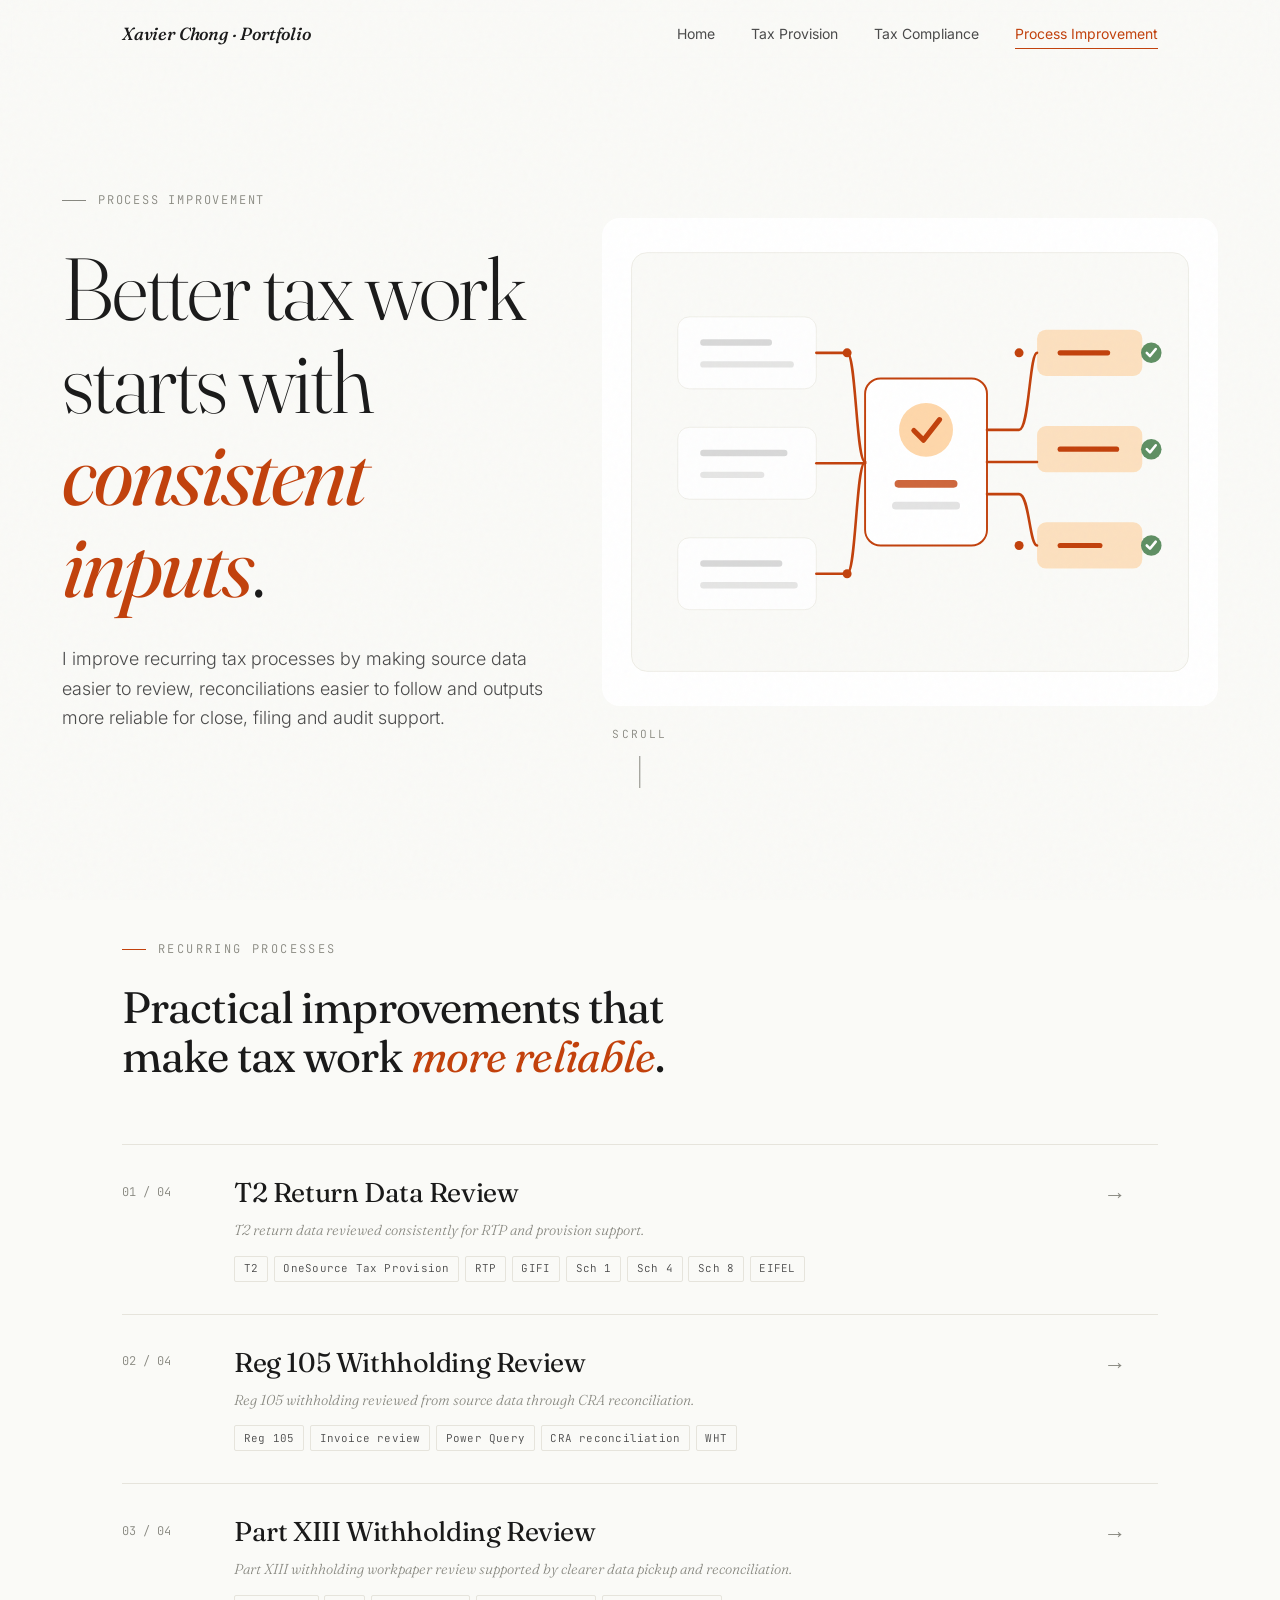
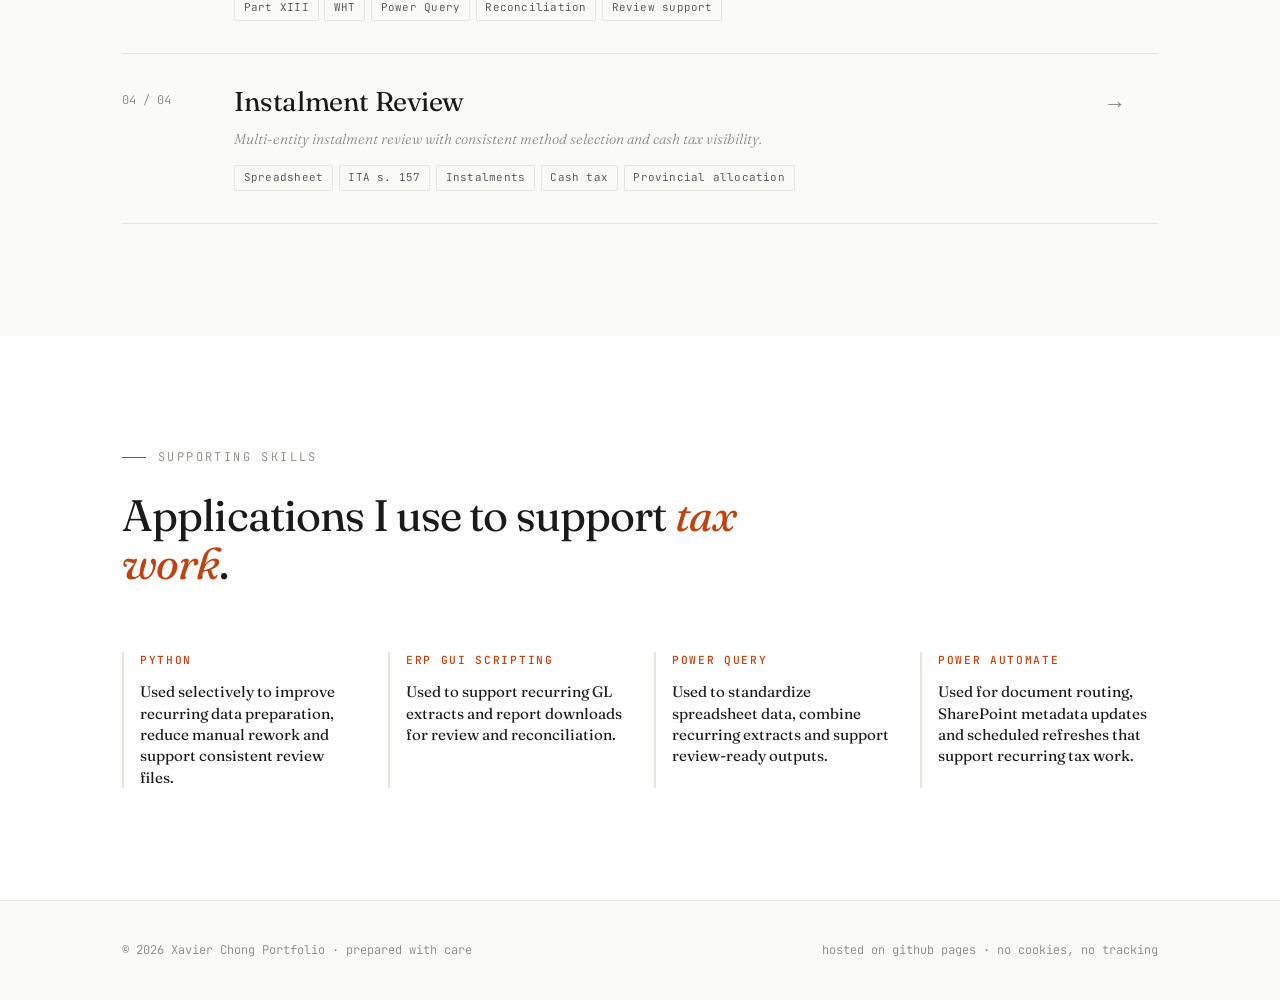
==== commit 6b3b4009: "Add files via upload" ====
--- a/automation.html
+++ b/automation.html
@@ -3,8 +3,8 @@
 <head>
 <meta charset="UTF-8" />
 <meta name="viewport" content="width=device-width, initial-scale=1.0" />
-<title>Automation & Data | Xavier Chong Portfolio</title>
-<meta name="description" content="Python, ERP automation, Power Query, Power Automate and SharePoint tools for tax workflows — T2 Extract, Reg 105, Part XIII and instalment automation." />
+<title>Process Improvement | Xavier Chong Portfolio</title>
+<meta name="description" content="Tax process improvement for T2, Reg 105, Part XIII and instalment work — focused on accuracy, review quality and recurring process efficiency." />
 
 <link rel="preconnect" href="https://fonts.googleapis.com">
 <link rel="preconnect" href="https://fonts.gstatic.com" crossorigin>
@@ -621,18 +621,18 @@
 <body>
 <nav id="nav"><div class="container">
   <div class="logo"><a href="index.html" style="text-decoration:none;color:inherit;">Xavier Chong&nbsp;&middot;&nbsp;<em>Portfolio</em></a></div>
-  <div class="nav-links"><a href="index.html">Home</a><a href="provision.html">Tax Provision</a><a href="tax.html">Tax Compliance</a><a href="automation.html"  class="active">Automation</a></div>
+  <div class="nav-links"><a href="index.html">Home</a><a href="provision.html">Tax Provision</a><a href="tax.html">Tax Compliance</a><a href="automation.html"  class="active">Process Improvement</a></div>
 </div></nav>
 
 <header class="hero">
   <div class="container">
     <div>
-      <div class="hero-meta">Automation &amp; Data</div>
-      <h1>Most problems start with <em>inconsistent inputs</em>.</h1>
-      <p>When a process breaks down it's rarely a tax problem — it's a data problem. These tools fix things upstream: standardize the input, automate the routine and make sure the output is something you can actually rely on.</p>
+      <div class="hero-meta">Process Improvement</div>
+      <h1>Better tax work starts with <em>consistent inputs</em>.</h1>
+      <p>I improve recurring tax processes by making source data easier to review, reconciliations easier to follow and outputs more reliable for close, filing and audit support.</p>
     </div>
     <div class="hero-visual">
-      <img src="automation_visual.svg" alt="Abstract automation workflow visual" />
+      <img src="automation_visual.svg" alt="Abstract tax process improvement visual" />
     </div>
   </div>
   <div class="hero-scroll">scroll<span></span></div>
@@ -640,8 +640,8 @@
 
 <section>
   <div class="container">
-    <div class="section-label reveal">Tools I've built</div>
-    <h2 class="section-title reveal">Built to solve a real problem. Kept because they <em>actually work</em>.</h2>
+    <div class="section-label reveal">Recurring Processes</div>
+    <h2 class="section-title reveal">Practical improvements that make tax work <em>more reliable</em>.</h2>
 
     <div class="projects reveal">
 
@@ -649,26 +649,26 @@
         <div class="project-num">01 / 04</div>
         <div>
           <div class="project-header">
-            <h3>T2 Extract</h3>
+            <h3>T2 Return Data Review</h3>
             <span class="project-arrow">→</span>
           </div>
-          <p class="project-tagline">Bulk T2 data extraction into OneSource Tax Provision workpapers — RTP in hours, not days.</p>
+          <p class="project-tagline">T2 return data reviewed consistently for RTP and provision support.</p>
           <div class="project-tags">
-            <span class="tag">Python</span><span class="tag">OneSource Tax Provision</span><span class="tag">T2</span><span class="tag">GIFI</span><span class="tag">Sch 1</span><span class="tag">Sch 4</span><span class="tag">Sch 8</span><span class="tag">EIFEL</span><span class="tag">RTP</span>
+            <span class="tag">T2</span><span class="tag">OneSource Tax Provision</span><span class="tag">RTP</span><span class="tag">GIFI</span><span class="tag">Sch 1</span><span class="tag">Sch 4</span><span class="tag">Sch 8</span><span class="tag">EIFEL</span>
           </div>
           <div class="project-detail">
             <div class="project-detail-inner">
-              <p>Python tool that reads T2 corporate returns across a large entity portfolio in bulk and feeds the data directly into OneSource Tax Provision workpapers. RTP that used to take days gets done accurately in hours.</p>
+              <p>Standardized review of T2 corporate return data across a large entity portfolio, with key return items tied into OneSource Tax Provision workpapers. The result is faster RTP review with clearer support for each adjustment.</p>
               <figure class="prototype-preview">
-                <img src="automation_t2_extract.svg" alt="T2 Extract app interface showing adjustment code mapping" loading="lazy" />
+                <img src="automation_t2_extract.svg" alt="T2 return review interface showing adjustment code mapping" loading="lazy" />
                 <figcaption class="prototype-badge">Prototype for demo only</figcaption>
               </figure>
               <ul class="project-bullets">
-                <li><span class="bullet-label">Sch 1</span><span>Each line maps to a provision adjustment code — RTP is automated, not manual. Inconsistent descriptions across entities get flagged so nothing slips through.</span></li>
-                <li><span class="bullet-label">Sch 4</span><span>Loss continuity pulled from the return is compared against the provision balance to identify where an RTP entry is needed.</span></li>
-                <li><span class="bullet-label">Sch 8 &amp; 13</span><span>CCA claims and reserve balances are validated against supporting workpapers and traced through to Schedule 1 to confirm the flow is clean.</span></li>
-                <li><span class="bullet-label">Sch 130</span><span>EIFEL data is extracted and reviewed to confirm the best interest deductibility position is captured and the return is free of errors under ITA ss. 18.2 and 18.21.</span></li>
-                <li><span class="bullet-label">Tax due</span><span>Extracts tax payable and payment history across the entity portfolio — used to calculate instalments, run cash tax analyses, determine final payment amounts and reconcile against the tax payable rollforward on the provision side.</span></li>
+                <li><span class="bullet-label">Sch 1</span><span>Map return adjustments to provision categories so RTP items are traceable and consistently reviewed.</span></li>
+                <li><span class="bullet-label">Sch 4</span><span>Compare loss continuity against provision balances to identify whether a true-up is needed.</span></li>
+                <li><span class="bullet-label">Sch 8 &amp; 13</span><span>Review CCA claims and reserve balances against supporting workpapers and Schedule 1 treatment.</span></li>
+                <li><span class="bullet-label">Sch 130</span><span>Review EIFEL data to confirm the interest deductibility position is captured under ITA ss. 18.2 and 18.21.</span></li>
+                <li><span class="bullet-label">Tax due</span><span>Use tax payable and payment history to support instalments, cash tax analysis and tax payable rollforward reconciliation.</span></li>
               </ul>
             </div>
           </div>
@@ -679,26 +679,26 @@
         <div class="project-num">02 / 04</div>
         <div>
           <div class="project-header">
-            <h3>Reg 105 Automation</h3>
+            <h3>Reg 105 Withholding Review</h3>
             <span class="project-arrow">→</span>
           </div>
-          <p class="project-tagline">End-to-end Reg 105 withholding compliance — ERP pull to CRA reconciliation in one run.</p>
+          <p class="project-tagline">Reg 105 withholding reviewed from source data through CRA reconciliation.</p>
           <div class="project-tags">
-            <span class="tag">Python</span><span class="tag">ERP GUI scripting</span><span class="tag">Power Query</span><span class="tag">Reg 105</span><span class="tag">Part XIII</span><span class="tag">Reconciliation</span>
+            <span class="tag">Reg 105</span><span class="tag">Invoice review</span><span class="tag">Power Query</span><span class="tag">CRA reconciliation</span><span class="tag">WHT</span>
           </div>
           <div class="project-detail">
             <div class="project-detail-inner">
-              <p>End-to-end Regulation 105 withholding tax compliance tool built in Python with ERP GUI scripting and Power Query. Replaces a largely manual multi-step process with a single run that handles everything from data pull to reconciliation.</p>
+              <p>Enhanced Regulation 105 withholding review by standardizing source data, invoice review and reconciliation steps. This reduced manual handling and made variances easier to identify before remittance and reporting.</p>
               <figure class="prototype-preview">
-                <img src="automation_reg105.svg" alt="Reg 105 Automation app interface showing withholding variance checks and reconciliation" loading="lazy" />
+                <img src="automation_reg105.svg" alt="Reg 105 review interface showing withholding variance checks and reconciliation" loading="lazy" />
                 <figcaption class="prototype-badge">Prototype for demo only</figcaption>
               </figure>
               <ul class="project-bullets">
-                <li><span class="bullet-label">Rollover</span><span>Prior period workbook is automatically rolled forward — structure, formulas and reference data carry over with no manual setup.</span></li>
-                <li><span class="bullet-label">ERP pull</span><span>GL detail is extracted directly from the ERP via GUI scripting. Source documents are downloaded in the same run — no switching between screens or manual exports.</span></li>
-                <li><span class="bullet-label">WHT check</span><span>Source document line items are read and the system-calculated withholding is compared against the actual amount withheld. Variances are flagged for review.</span></li>
-                <li><span class="bullet-label">Payee rec</span><span>Payee-level reconciliation is produced automatically — ties withholding amounts back to each payee across the period.</span></li>
-                <li><span class="bullet-label">CRA rec</span><span>CRA reconciliation is generated to confirm total remittances agree with what was reported, closing the loop before filing.</span></li>
+                <li><span class="bullet-label">Rollover</span><span>Carry forward the prior period workbook structure, formulas and reference data consistently.</span></li>
+                <li><span class="bullet-label">Source data</span><span>Review GL detail and supporting invoices from the source data used for withholding analysis.</span></li>
+                <li><span class="bullet-label">WHT check</span><span>Compare expected withholding to actual amounts withheld and flag variances for review.</span></li>
+                <li><span class="bullet-label">Payee rec</span><span>Reconcile withholding by payee to support period-end review.</span></li>
+                <li><span class="bullet-label">CRA rec</span><span>Confirm total remittances agree with CRA reporting before filing support is finalized.</span></li>
               </ul>
             </div>
           </div>
@@ -709,26 +709,26 @@
         <div class="project-num">03 / 04</div>
         <div>
           <div class="project-header">
-            <h3>Part XIII Automation</h3>
+            <h3>Part XIII Withholding Review</h3>
             <span class="project-arrow">→</span>
           </div>
-          <p class="project-tagline">Part XIII withholding workpaper automation — rollover, ERP GL pull, Power Query line pickup and reconciliation.</p>
+          <p class="project-tagline">Part XIII withholding workpaper review supported by clearer data pickup and reconciliation.</p>
           <div class="project-tags">
-            <span class="tag">Python</span><span class="tag">ERP GUI scripting</span><span class="tag">Power Query</span><span class="tag">Part XIII</span><span class="tag">WHT</span><span class="tag">Reconciliation</span>
+            <span class="tag">Part XIII</span><span class="tag">WHT</span><span class="tag">Power Query</span><span class="tag">Reconciliation</span><span class="tag">Review support</span>
           </div>
           <div class="project-detail">
             <div class="project-detail-inner">
-              <p>Automation tool for Part XIII withholding tax workpapers. Python rolls forward the prior period file, ERP GUI scripting downloads the GL detail and Power Query identifies line items that require Part XIII WHT review. The workflow also performs reconciliation so the workpaper ties back cleanly before filing support is finalized.</p>
+              <p>Improved the Part XIII withholding workpaper process by carrying forward prior period structure, using GL detail consistently and applying Power Query logic to identify line items requiring WHT review.</p>
               <figure class="prototype-preview">
-                <img src="automation_partxiii.svg" alt="Part XIII Automation app interface showing rollover, ERP GL detail, Power Query WHT pickup and reconciliation" loading="lazy" />
+                <img src="automation_partxiii.svg" alt="Part XIII review interface showing rollover, GL detail, Power Query WHT pickup and reconciliation" loading="lazy" />
                 <figcaption class="prototype-badge">Prototype for demo only</figcaption>
               </figure>
               <ul class="project-bullets">
-                <li><span class="bullet-label">Rollover</span><span>Python rolls forward the prior period workpaper, preserving formulas, tabs, references and review structure.</span></li>
-                <li><span class="bullet-label">ERP pull</span><span>ERP GUI scripting downloads the GL detail directly, reducing manual exports and copy-paste risk.</span></li>
-                <li><span class="bullet-label">Power Query</span><span>Power Query automatically picks up line items that require Part XIII withholding review based on the workpaper logic.</span></li>
-                <li><span class="bullet-label">Review</span><span>Relevant payments are isolated for treaty-rate, withholding and support review instead of scanning the full GL manually.</span></li>
-                <li><span class="bullet-label">Reconcile</span><span>Reconciliation is performed to tie the WHT population, remittance support and workpaper totals back to the source data.</span></li>
+                <li><span class="bullet-label">Rollover</span><span>Carry forward prior period workpaper structure while preserving formulas, tabs, references and review points.</span></li>
+                <li><span class="bullet-label">GL review</span><span>Use GL detail to reduce manual copy-paste risk and support a complete review population.</span></li>
+                <li><span class="bullet-label">Power Query</span><span>Identify line items that require Part XIII withholding review based on consistent workpaper logic.</span></li>
+                <li><span class="bullet-label">Review</span><span>Isolate relevant payments for treaty-rate, withholding and support review.</span></li>
+                <li><span class="bullet-label">Reconcile</span><span>Tie the WHT population, remittance support and workpaper totals back to source data.</span></li>
               </ul>
             </div>
           </div>
@@ -739,26 +739,26 @@
         <div class="project-num">04 / 04</div>
         <div>
           <div class="project-header">
-            <h3>Instalment Calculator</h3>
+            <h3>Instalment Review</h3>
             <span class="project-arrow">→</span>
           </div>
-          <p class="project-tagline">Multi-entity instalment workbook — minimum method, cash flow optimized, all outputs in one place.</p>
+          <p class="project-tagline">Multi-entity instalment review with consistent method selection and cash tax visibility.</p>
           <div class="project-tags">
             <span class="tag">Spreadsheet</span><span class="tag">ITA s. 157</span><span class="tag">Instalments</span><span class="tag">Cash tax</span><span class="tag">Provincial allocation</span>
           </div>
           <div class="project-detail">
             <div class="project-detail-inner">
-              <p>Spreadsheet workbook covering a large entity portfolio across multiple business units. Fed by tax return data, prior and current period provision and provincial allocation — it calculates instalments in both USD and CAD and picks the minimum method under ITA s. 157(1) to optimize cash flow.</p>
+              <p>Enhanced the recurring instalment review across a large entity portfolio by aligning tax return data, provision inputs and provincial allocation support in one reviewable workbook.</p>
               <figure class="prototype-preview">
-                <img src="automation_instalment.svg" alt="Canada Instalment Calculator interface showing instalment summary and cash deferred" loading="lazy" />
+                <img src="automation_instalment.svg" alt="Canada instalment review interface showing instalment summary and cash deferred" loading="lazy" />
                 <figcaption class="prototype-badge">Prototype for demo only</figcaption>
               </figure>
               <ul class="project-bullets">
-                <li><span class="bullet-label">Method</span><span>Compares three instalment bases (prior-prior year, prior year and current year estimate) and automatically selects the minimum for each entity to optimize cash outflow. Hybrid 2+10 method is also supported.</span></li>
-                <li><span class="bullet-label">Exemption</span><span>Entities below the $3,000 CAD threshold are automatically flagged as exempt. Entities are grouped into "Require Instalment" and "Exempt" for cleaner review.</span></li>
-                <li><span class="bullet-label">Payments</span><span>YTD payments and prior year overpayments are tracked per entity. Completed months use actual paid amounts; future months are formula-driven.</span></li>
-                <li><span class="bullet-label">Deferral</span><span>Deferral summary shows how much tax is deferred to the next year, broken out by entity and by business unit with a percentage deferred column for management review.</span></li>
-                <li><span class="bullet-label">Outputs</span><span>Business-unit instalment summary (USD and CAD), monthly dashboard, payment request with federal/Quebec/Alberta provincial splits and a deferral analysis — all in one workbook.</span></li>
+                <li><span class="bullet-label">Method</span><span>Compare prior-prior year, prior year and current year estimate methods under ITA s. 157(1).</span></li>
+                <li><span class="bullet-label">Exemption</span><span>Identify entities below the $3,000 CAD threshold and separate them for cleaner review.</span></li>
+                <li><span class="bullet-label">Payments</span><span>Track YTD payments and prior year overpayments by entity so completed months agree to actual paid amounts.</span></li>
+                <li><span class="bullet-label">Deferral</span><span>Summarize cash tax deferral by entity and business unit for management review.</span></li>
+                <li><span class="bullet-label">Outputs</span><span>Prepare monthly instalment summaries, payment request support and provincial split review in one place.</span></li>
               </ul>
             </div>
           </div>
@@ -772,24 +772,24 @@
 <!-- STACK -->
 <section style="background: var(--card);">
   <div class="container">
-    <div class="section-label reveal">Stack</div>
-    <h2 class="section-title reveal">Tools I use to <em>build</em> with.</h2>
+    <div class="section-label reveal">Supporting Skills</div>
+    <h2 class="section-title reveal">Applications I use to support <em>tax work</em>.</h2>
     <div class="expertise-grid reveal">
       <div class="expertise-item">
         <h4>Python</h4>
-        <p>Primary language for data extraction, transformation and GUI tooling. Libraries: pandas, openpyxl, tkinter, requests.</p>
+        <p>Used selectively to improve recurring data preparation, reduce manual rework and support consistent review files.</p>
       </div>
       <div class="expertise-item">
         <h4>ERP GUI Scripting</h4>
-        <p>Direct ERP interaction — GL extracts, report downloads and navigation automation without needing API access.</p>
+        <p>Used to support recurring GL extracts and report downloads for review and reconciliation.</p>
       </div>
       <div class="expertise-item">
         <h4>Power Query</h4>
-        <p>Data transformation and consolidation inside spreadsheet and reporting tools, including reusable query logic for custom steps.</p>
+        <p>Used to standardize spreadsheet data, combine recurring extracts and support review-ready outputs.</p>
       </div>
       <div class="expertise-item">
         <h4>Power Automate</h4>
-        <p>Workflow automation for document routing, SharePoint metadata updates and scheduled data refreshes.</p>
+        <p>Used for document routing, SharePoint metadata updates and scheduled refreshes that support recurring tax work.</p>
       </div>
     </div>
   </div>
@@ -797,7 +797,7 @@
 
 <footer>
   <div class="container" style="display: flex; justify-content: space-between; flex-wrap: wrap; gap: 1rem; width: 100%;">
-    <div>© 2026 Xavier Chong Portfolio · built by hand</div>
+    <div>© 2026 Xavier Chong Portfolio · prepared with care</div>
     <div>hosted on github pages · no cookies, no tracking</div>
   </div>
 </footer>
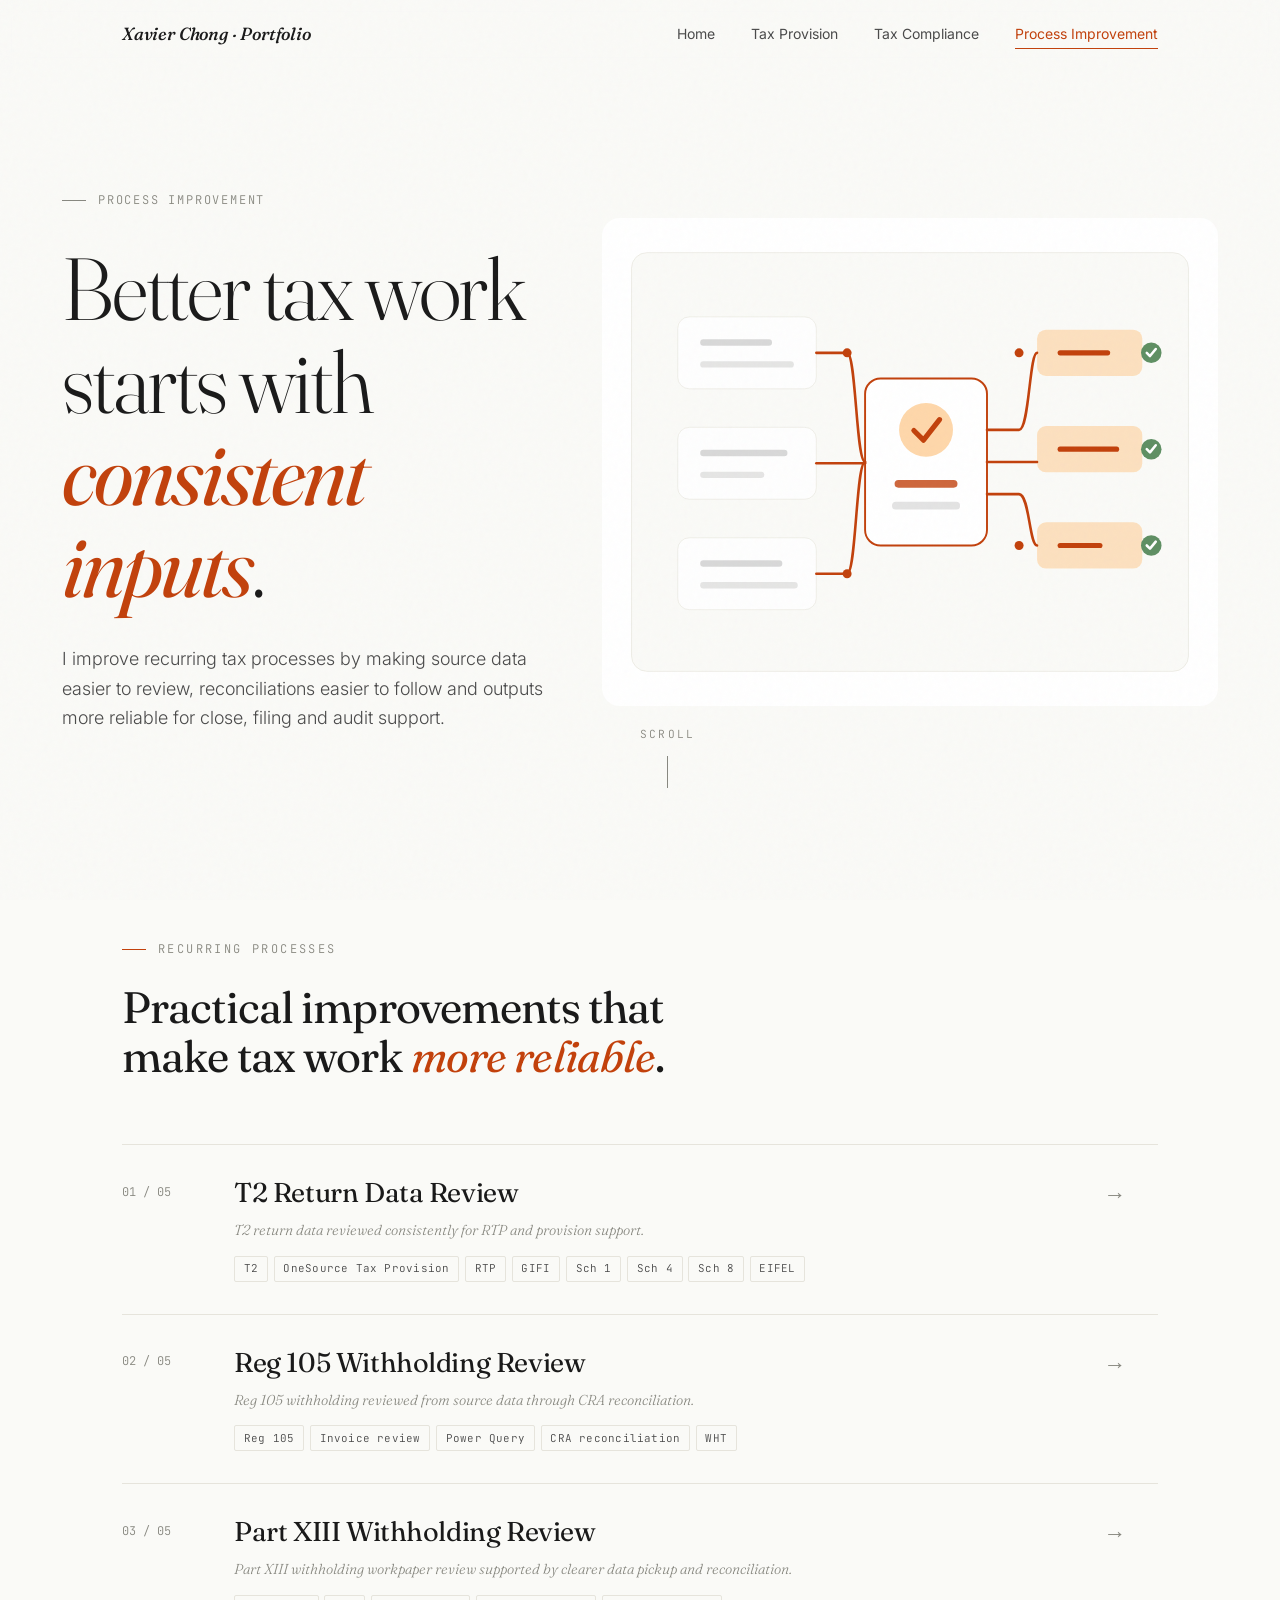
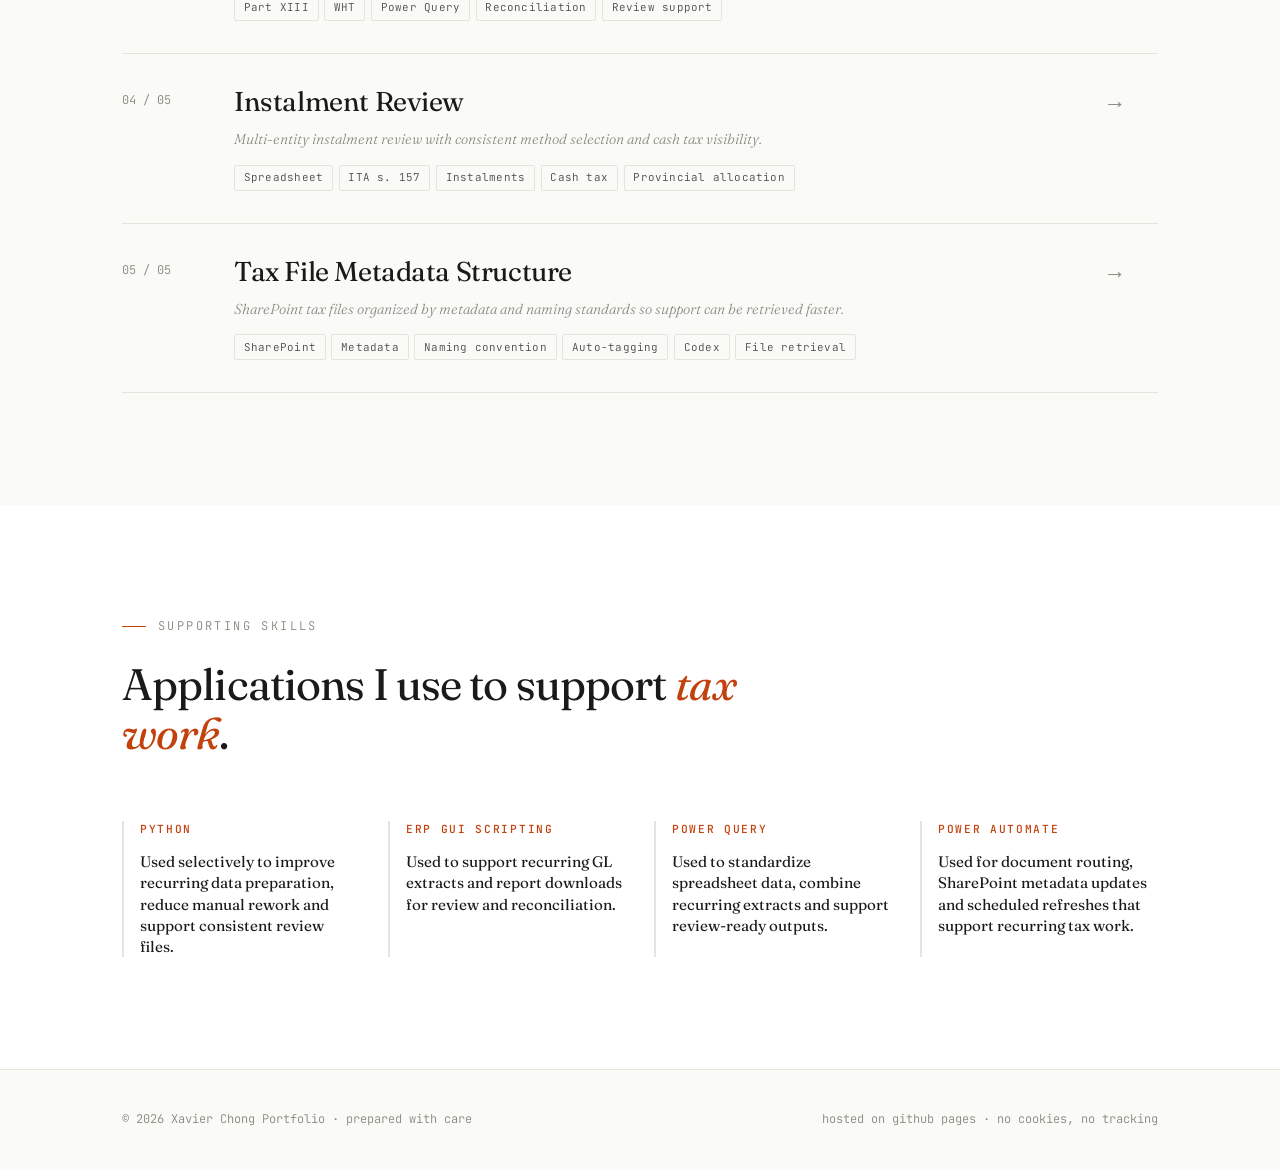
==== commit 809568ae: "Update portfolio site" ====
--- a/automation.html
+++ b/automation.html
@@ -4,619 +4,14 @@
 <meta charset="UTF-8" />
 <meta name="viewport" content="width=device-width, initial-scale=1.0" />
 <title>Process Improvement | Xavier Chong Portfolio</title>
-<meta name="description" content="Tax process improvement for T2, Reg 105, Part XIII and instalment work — focused on accuracy, review quality and recurring process efficiency." />
+<meta name="description" content="Tax process improvement for T2, Reg 105, Part XIII, instalment and document retrieval work — focused on accuracy, review quality and recurring process efficiency." />
 
 <link rel="preconnect" href="https://fonts.googleapis.com">
 <link rel="preconnect" href="https://fonts.gstatic.com" crossorigin>
 <link href="https://fonts.googleapis.com/css2?family=Fraunces:opsz,wght@9..144,300;9..144,400;9..144,500;9..144,600&family=Inter:wght@300;400;500&family=JetBrains+Mono:wght@400;500&display=swap" rel="stylesheet">
 
-<style>
-  :root {
-    --bg: #fafaf7;
-    --ink: #1a1a1a;
-    --ink-soft: #4a4a4a;
-    --ink-muted: #888880;
-    --rule: #e6e4dc;
-    --accent: #c2410c;       /* warm rust */
-    --accent-soft: #fed7aa;
-    --card: #ffffff;
-    --serif: 'Fraunces', Georgia, serif;
-    --sans: 'Inter', -apple-system, sans-serif;
-    --mono: 'JetBrains Mono', monospace;
-  }
-
-  * { margin: 0; padding: 0; box-sizing: border-box; }
-  img { max-width: 100%; height: auto; }
-
-  html { scroll-behavior: smooth; }
-
-  body {
-    background: var(--bg);
-    color: var(--ink);
-    font-family: var(--sans);
-    font-weight: 300;
-    line-height: 1.6;
-    -webkit-font-smoothing: antialiased;
-    overflow-x: hidden;
-  }
-
-  /* Subtle grain overlay */
-  body::before {
-    content: '';
-    position: fixed;
-    inset: 0;
-    pointer-events: none;
-    opacity: 0.025;
-    z-index: 100;
-    background-image: url("data:image/svg+xml,%3Csvg viewBox='0 0 200 200' xmlns='http://www.w3.org/2000/svg'%3E%3Cfilter id='n'%3E%3CfeTurbulence type='fractalNoise' baseFrequency='0.9' numOctaves='3'/%3E%3C/filter%3E%3Crect width='100%25' height='100%25' filter='url(%23n)'/%3E%3C/svg%3E");
-  }
-
-  .container {
-    max-width: 1100px;
-    margin: 0 auto;
-    padding: 0 2rem;
-  }
-
-  /* ─── NAV ─── */
-  nav {
-    position: fixed;
-    top: 0;
-    left: 0;
-    right: 0;
-    background: rgba(250, 250, 247, 0.85);
-    backdrop-filter: blur(12px);
-    -webkit-backdrop-filter: blur(12px);
-    border-bottom: 1px solid transparent;
-    z-index: 50;
-    transition: border-color 0.3s ease;
-  }
-  nav.scrolled { border-bottom-color: var(--rule); }
-  nav .container {
-    display: flex;
-    justify-content: space-between;
-    align-items: center;
-    padding-top: 1.25rem;
-    padding-bottom: 1.25rem;
-  }
-  .logo {
-    font-family: var(--serif);
-    font-weight: 500;
-    font-size: 1.1rem;
-    letter-spacing: -0.01em;
-    font-style: italic;
-  }
-  .nav-links { display: flex; gap: 2.25rem; }
-  .nav-links a {
-    color: var(--ink-soft);
-    text-decoration: none;
-    font-size: 0.875rem;
-    font-weight: 400;
-    transition: color 0.2s ease;
-    position: relative;
-  }
-  .nav-links a:hover { color: var(--accent); }
-  .nav-links a::after {
-    content: '';
-    position: absolute;
-    bottom: -4px;
-    left: 0;
-    width: 0;
-    height: 1px;
-    background: var(--accent);
-    transition: width 0.3s ease;
-  }
-  .nav-links a:hover::after { width: 100%; }
-  .nav-links a.active { color: var(--accent); }
-  .nav-links a.active::after { width: 100%; }
-
-  /* ─── HERO ─── */
-  .hero {
-    min-height: 92vh;
-    display: flex;
-    align-items: center;
-    padding-top: 6rem;
-    position: relative;
-  }
-  .hero .container {
-    max-width: 1220px;
-    display: grid;
-    grid-template-columns: 0.9fr 1.1fr;
-    gap: 2.25rem;
-    align-items: center;
-  }
-  .hero-visual {
-    opacity: 0;
-    animation: fadeUp 1s ease 0.8s forwards;
-  }
-  .hero-visual img {
-    width: 100%;
-    max-width: 620px;
-    height: auto;
-    margin-left: auto;
-    display: block;
-  }
-  .hero-meta {
-    font-family: var(--mono);
-    font-size: 0.75rem;
-    color: var(--ink-muted);
-    text-transform: uppercase;
-    letter-spacing: 0.15em;
-    margin-bottom: 2rem;
-    display: flex;
-    align-items: center;
-    gap: 0.75rem;
-    opacity: 0;
-    animation: fadeUp 0.8s ease 0.2s forwards;
-  }
-  .hero-meta::before {
-    content: '';
-    width: 24px;
-    height: 1px;
-    background: var(--ink-muted);
-  }
-  .hero h1 {
-    font-family: var(--serif);
-    font-size: clamp(2.75rem, 7vw, 5.5rem);
-    font-weight: 300;
-    line-height: 1.05;
-    letter-spacing: -0.025em;
-    margin-bottom: 2rem;
-    max-width: 18ch;
-    opacity: 0;
-    animation: fadeUp 1s ease 0.4s forwards;
-  }
-  .hero h1 em {
-    font-style: italic;
-    font-weight: 400;
-    color: var(--accent);
-  }
-  .hero p {
-    font-size: 1.125rem;
-    color: var(--ink-soft);
-    max-width: 52ch;
-    line-height: 1.65;
-    opacity: 0;
-    animation: fadeUp 1s ease 0.6s forwards;
-  }
-  .hero-scroll {
-    position: absolute;
-    bottom: 2.5rem;
-    left: 50%;
-    transform: translateX(-50%);
-    font-family: var(--mono);
-    font-size: 0.7rem;
-    color: var(--ink-muted);
-    letter-spacing: 0.2em;
-    text-transform: uppercase;
-    opacity: 0;
-    animation: fadeIn 1s ease 1.2s forwards;
-  }
-  .hero-scroll span {
-    display: block;
-    width: 1px;
-    height: 32px;
-    background: var(--ink-muted);
-    margin: 0.75rem auto 0;
-    animation: scrollBounce 2s ease-in-out infinite;
-  }
-
-  /* ─── EXPERTISE STRIP ─── */
-  .expertise {
-    padding: 4rem 0;
-    border-top: 1px solid var(--rule);
-    border-bottom: 1px solid var(--rule);
-    background: var(--card);
-  }
-  .expertise-grid {
-    display: grid;
-    grid-template-columns: repeat(4, 1fr);
-    gap: 1.75rem;
-  }
-  .expertise-item {
-    padding-left: 1rem;
-    border-left: 2px solid var(--rule);
-    transition: border-color 0.3s ease;
-  }
-  .expertise-item:hover { border-left-color: var(--accent); }
-  .expertise-item h4 {
-    font-family: var(--mono);
-    font-size: 0.7rem;
-    text-transform: uppercase;
-    letter-spacing: 0.15em;
-    color: var(--accent);
-    margin-bottom: 0.75rem;
-    font-weight: 500;
-  }
-  .expertise-item p {
-    font-family: var(--serif);
-    font-size: 0.95rem;
-    color: var(--ink);
-    line-height: 1.4;
-    font-weight: 400;
-  }
-  @media (max-width: 1100px) {
-    .expertise-grid { grid-template-columns: repeat(3, 1fr); gap: 1.75rem; }
-  }
-  @media (max-width: 640px) {
-    .expertise-grid { grid-template-columns: repeat(2, 1fr); gap: 1.5rem; }
-  }
-
-  /* ─── SECTIONS ─── */
-  section { padding: 7rem 0; }
-
-  .section-label {
-    font-family: var(--mono);
-    font-size: 0.75rem;
-    color: var(--ink-muted);
-    text-transform: uppercase;
-    letter-spacing: 0.2em;
-    margin-bottom: 1.5rem;
-    display: flex;
-    align-items: center;
-    gap: 0.75rem;
-  }
-  .section-label::before {
-    content: '';
-    width: 24px;
-    height: 1px;
-    background: var(--accent);
-  }
-  .section-title {
-    font-family: var(--serif);
-    font-size: clamp(2rem, 4vw, 2.75rem);
-    font-weight: 400;
-    letter-spacing: -0.02em;
-    line-height: 1.1;
-    margin-bottom: 4rem;
-    max-width: 22ch;
-  }
-  .section-title em { font-style: italic; color: var(--accent); }
-
-  /* ─── PROJECTS ─── */
-  .projects { display: flex; flex-direction: column; gap: 1px; background: var(--rule); border-top: 1px solid var(--rule); border-bottom: 1px solid var(--rule); }
-
-  .project {
-    background: var(--bg);
-    padding: 2rem 2rem 2rem 0;
-    display: grid;
-    grid-template-columns: 80px 1fr;
-    gap: 0 2rem;
-    cursor: pointer;
-    transition: background 0.3s ease, padding 0.3s ease, box-shadow 0.3s ease;
-    position: relative;
-    overflow: hidden;
-  }
-  .project > div { min-width: 0; }
-  .project::before {
-    content: '';
-    position: absolute;
-    left: 0; top: 0; bottom: 0;
-    width: 3px;
-    background: var(--accent);
-    transform: scaleY(0);
-    transform-origin: bottom;
-    transition: transform 0.4s ease;
-  }
-  .project:hover { background: var(--card); padding-left: 1.5rem; box-shadow: 0 2px 16px rgba(0,0,0,0.05); }
-  .project:hover::before { transform: scaleY(1); }
-
-  .project-num {
-    font-family: var(--mono);
-    font-size: 0.75rem;
-    color: var(--ink-muted);
-    padding-top: 0.35rem;
-  }
-
-  /* Default visible: header row */
-  .project-header {
-    display: flex;
-    align-items: baseline;
-    justify-content: space-between;
-    gap: 1rem;
-  }
-  .project-header h3 {
-    font-family: var(--serif);
-    font-size: 1.7rem;
-    font-weight: 400;
-    letter-spacing: -0.015em;
-    transition: color 0.3s ease;
-    line-height: 1.15;
-  }
-  .project:hover .project-header h3 { color: var(--accent); }
-
-  .project-arrow {
-    font-family: var(--serif);
-    font-size: 1.4rem;
-    color: var(--ink-muted);
-    flex-shrink: 0;
-    transition: transform 0.35s ease, color 0.3s ease, opacity 0.3s ease;
-  }
-  .project:hover .project-arrow { transform: translateX(6px) rotate(45deg); color: var(--accent); opacity: 0; }
-
-  .project-tagline {
-    font-size: 0.9rem;
-    color: var(--ink-muted);
-    margin-top: 0.4rem;
-    font-style: italic;
-    font-family: var(--serif);
-  }
-
-  .project-tags {
-    display: flex;
-    flex-wrap: wrap;
-    gap: 0.35rem;
-    margin-top: 0.85rem;
-  }
-  .tag {
-    font-family: var(--mono);
-    font-size: 0.68rem;
-    color: var(--ink-soft);
-    padding: 0.2rem 0.55rem;
-    border: 1px solid var(--rule);
-    border-radius: 2px;
-    letter-spacing: 0.02em;
-    transition: border-color 0.3s ease, color 0.3s ease;
-  }
-  .project:hover .tag { border-color: var(--accent); color: var(--accent); }
-
-  /* Expandable detail — hidden by default, revealed on hover */
-  .project-detail {
-    grid-column: 2 / 3;
-    max-height: 0;
-    overflow: hidden;
-    opacity: 0;
-    min-width: 0;
-    transition: max-height 0.55s cubic-bezier(0.4, 0, 0.2, 1), opacity 0.4s ease 0.1s;
-  }
-  .project:hover .project-detail {
-    max-height: 1800px;
-    opacity: 1;
-  }
-  .project.is-open {
-    background: var(--card);
-    padding-left: 1.5rem;
-    box-shadow: 0 2px 16px rgba(0,0,0,0.05);
-  }
-  .project.is-open::before { transform: scaleY(1); }
-  .project.is-open .project-header h3 { color: var(--accent); }
-  .project.is-open .project-arrow { transform: translateX(6px) rotate(45deg); color: var(--accent); opacity: 0; }
-  .project.is-open .tag { border-color: var(--accent); color: var(--accent); }
-  .project.is-open .project-detail {
-    max-height: 1800px;
-    opacity: 1;
-  }
-  .project-detail-inner {
-    padding-top: 1.5rem;
-    border-top: 1px solid var(--rule);
-    margin-top: 1.25rem;
-  }
-  .project-detail-inner p {
-    color: var(--ink-soft);
-    font-size: 0.95rem;
-    line-height: 1.65;
-    margin-bottom: 1rem;
-  }
-  .prototype-preview {
-    margin: 0.75rem 0 1.25rem;
-  }
-  .prototype-preview img {
-    width: 100%;
-    max-width: 100%;
-    height: auto;
-    object-fit: contain;
-    border-radius: 8px;
-    border: 1px solid var(--rule);
-    display: block;
-  }
-  .prototype-badge {
-    display: inline-flex;
-    align-items: center;
-    gap: 0.4rem;
-    width: fit-content;
-    margin-top: 0.55rem;
-    padding: 0.32rem 0.55rem;
-    border: 1px solid rgba(194, 65, 12, 0.18);
-    border-radius: 999px;
-    background: rgba(255, 247, 237, 0.94);
-    box-shadow: 0 6px 18px rgba(26, 26, 26, 0.06);
-    font-family: var(--mono);
-    font-size: 0.58rem;
-    letter-spacing: 0.06em;
-    text-transform: uppercase;
-    color: var(--accent);
-  }
-  .prototype-badge::before {
-    content: '';
-    width: 6px;
-    height: 6px;
-    border-radius: 50%;
-    background: var(--accent);
-  }
-
-  .project-bullets {
-    list-style: none;
-    display: flex;
-    flex-direction: column;
-    gap: 0.65rem;
-    margin-top: 0.5rem;
-  }
-  .project-bullets li {
-    display: grid;
-    grid-template-columns: 62px 1fr;
-    gap: 1rem;
-    align-items: baseline;
-    font-size: 0.9rem;
-    color: var(--ink-soft);
-    line-height: 1.55;
-  }
-  .bullet-label {
-    font-family: var(--mono);
-    font-size: 0.67rem;
-    color: var(--accent);
-    white-space: nowrap;
-    padding-top: 0.12rem;
-    letter-spacing: 0.03em;
-  }
-  .demos {
-    display: grid;
-    grid-template-columns: repeat(auto-fit, minmax(280px, 1fr));
-    gap: 1.5rem;
-    margin-top: 2rem;
-  }
-  .demo-card {
-    background: var(--card);
-    border: 1px solid var(--rule);
-    aspect-ratio: 16 / 10;
-    display: flex;
-    flex-direction: column;
-    justify-content: space-between;
-    padding: 1.5rem;
-    transition: all 0.3s ease;
-    cursor: pointer;
-    position: relative;
-    overflow: hidden;
-  }
-  .demo-card:hover { border-color: var(--accent); transform: translateY(-2px); }
-  .demo-card::before {
-    content: '';
-    position: absolute;
-    top: 1.5rem;
-    right: 1.5rem;
-    width: 8px;
-    height: 8px;
-    border-radius: 50%;
-    background: var(--accent-soft);
-    border: 1px solid var(--accent);
-  }
-  .demo-icon {
-    font-family: var(--serif);
-    font-style: italic;
-    font-size: 2.5rem;
-    color: var(--ink-muted);
-    opacity: 0.3;
-  }
-  .demo-label {
-    font-family: var(--mono);
-    font-size: 0.75rem;
-    color: var(--ink-soft);
-    text-transform: uppercase;
-    letter-spacing: 0.1em;
-  }
-  .demo-title {
-    font-family: var(--serif);
-    font-size: 1.1rem;
-    margin-top: 0.25rem;
-    color: var(--ink);
-  }
-
-  /* ─── ABOUT ─── */
-  .about-grid {
-    display: grid;
-    grid-template-columns: 1fr 1.4fr;
-    gap: 4rem;
-    align-items: start;
-  }
-  .about-meta {
-    font-family: var(--mono);
-    font-size: 0.8rem;
-    color: var(--ink-soft);
-    line-height: 2;
-  }
-  .about-meta div { display: flex; justify-content: space-between; border-bottom: 1px dashed var(--rule); padding: 0.5rem 0; }
-  .about-meta span:first-child { color: var(--ink-muted); text-transform: uppercase; letter-spacing: 0.1em; font-size: 0.7rem; }
-  .about-text p {
-    font-size: 1.1rem;
-    color: var(--ink-soft);
-    line-height: 1.75;
-    margin-bottom: 1.25rem;
-  }
-  .about-text p:first-child {
-    font-family: var(--serif);
-    font-size: 1.5rem;
-    font-weight: 400;
-    color: var(--ink);
-    line-height: 1.4;
-    margin-bottom: 2rem;
-    padding-top: 1.5rem;
-    border-top: 2px solid var(--accent);
-    display: inline-block;
-  }
-  .about-text p:first-child em { font-style: italic; color: var(--accent); }
-
-  /* ─── CONTACT ─── */
-  .contact { padding: 6rem 0; text-align: center; border-top: 1px solid var(--rule); }
-  .contact h2 {
-    font-family: var(--serif);
-    font-size: clamp(2rem, 4vw, 3rem);
-    font-weight: 300;
-    letter-spacing: -0.02em;
-    line-height: 1.1;
-    margin-bottom: 3rem;
-    max-width: 18ch;
-    margin-left: auto;
-    margin-right: auto;
-  }
-  .contact h2 em { font-style: italic; color: var(--accent); }
-  .contact-links {
-    display: inline-flex;
-    flex-direction: column;
-    gap: 0.75rem;
-  }
-  .contact-link {
-    font-family: var(--serif);
-    font-size: 1.25rem;
-    color: var(--ink);
-    text-decoration: none;
-    padding: 0.5rem 0;
-    border-bottom: 1px solid var(--rule);
-    transition: all 0.3s ease;
-    display: flex;
-    align-items: center;
-    justify-content: space-between;
-    gap: 3rem;
-    min-width: 360px;
-  }
-  .contact-link:hover { color: var(--accent); border-bottom-color: var(--accent); }
-  .contact-link span { font-family: var(--mono); font-size: 0.75rem; color: var(--ink-muted); text-transform: uppercase; letter-spacing: 0.15em; }
-
-  /* ─── FOOTER ─── */
-  footer {
-    padding: 2.5rem 0;
-    border-top: 1px solid var(--rule);
-    font-family: var(--mono);
-    font-size: 0.75rem;
-    color: var(--ink-muted);
-    display: flex;
-    justify-content: space-between;
-    flex-wrap: wrap;
-    gap: 1rem;
-  }
-
-  /* ─── ANIMATIONS ─── */
-  @keyframes fadeUp { from { opacity: 0; transform: translateY(20px); } to { opacity: 1; transform: translateY(0); } }
-  @keyframes fadeIn { from { opacity: 0; } to { opacity: 1; } }
-  @keyframes scrollBounce { 0%, 100% { transform: scaleY(1); transform-origin: top; } 50% { transform: scaleY(0.4); transform-origin: top; } }
-
-  .reveal { opacity: 0; transform: translateY(24px); transition: opacity 0.8s ease, transform 0.8s ease; }
-  .reveal.visible { opacity: 1; transform: translateY(0); }
-
-  /* ─── RESPONSIVE ─── */
-  @media (max-width: 768px) {
-    .container { padding: 0 1.25rem; }
-    nav .container { align-items: flex-start; gap: 0.85rem; }
-    .logo { width: 100%; font-size: 1rem; }
-    .nav-links { width: 100%; justify-content: space-between; gap: 0.75rem; flex-wrap: wrap; }
-    .nav-links a { font-size: 0.8rem; }
-    section { padding: 4.5rem 0; }
-    .project { padding: 1.5rem 1rem 1.5rem 0; }
-    .about-grid { grid-template-columns: 1fr; gap: 2.5rem; }
-    .hero .container { grid-template-columns: 1fr; }
-    .hero-visual { display: block; max-width: min(100%, 520px); margin: 0 auto; }
-    .hero-visual img { margin: 0 auto; }
-    .contact-link { min-width: auto; font-size: 1rem; }
-    .contact-link span { display: none; }
-  }
-</style>
+<link rel="stylesheet" href="styles.css" />
+<script defer src="site.js"></script>
 </head>
 <body>
 <nav id="nav"><div class="container">
@@ -646,7 +41,7 @@
     <div class="projects reveal">
 
       <div class="project">
-        <div class="project-num">01 / 04</div>
+        <div class="project-num">01 / 05</div>
         <div>
           <div class="project-header">
             <h3>T2 Return Data Review</h3>
@@ -676,7 +71,7 @@
       </div>
 
       <div class="project">
-        <div class="project-num">02 / 04</div>
+        <div class="project-num">02 / 05</div>
         <div>
           <div class="project-header">
             <h3>Reg 105 Withholding Review</h3>
@@ -706,7 +101,7 @@
       </div>
 
       <div class="project">
-        <div class="project-num">03 / 04</div>
+        <div class="project-num">03 / 05</div>
         <div>
           <div class="project-header">
             <h3>Part XIII Withholding Review</h3>
@@ -736,7 +131,7 @@
       </div>
 
       <div class="project">
-        <div class="project-num">04 / 04</div>
+        <div class="project-num">04 / 05</div>
         <div>
           <div class="project-header">
             <h3>Instalment Review</h3>
@@ -759,6 +154,36 @@
                 <li><span class="bullet-label">Payments</span><span>Track YTD payments and prior year overpayments by entity so completed months agree to actual paid amounts.</span></li>
                 <li><span class="bullet-label">Deferral</span><span>Summarize cash tax deferral by entity and business unit for management review.</span></li>
                 <li><span class="bullet-label">Outputs</span><span>Prepare monthly instalment summaries, payment request support and provincial split review in one place.</span></li>
+              </ul>
+            </div>
+          </div>
+        </div>
+      </div>
+
+      <div class="project">
+        <div class="project-num">05 / 05</div>
+        <div>
+          <div class="project-header">
+            <h3>Tax File Metadata Structure</h3>
+            <span class="project-arrow">→</span>
+          </div>
+          <p class="project-tagline">SharePoint tax files organized by metadata and naming standards so support can be retrieved faster.</p>
+          <div class="project-tags">
+            <span class="tag">SharePoint</span><span class="tag">Metadata</span><span class="tag">Naming convention</span><span class="tag">Auto-tagging</span><span class="tag">Codex</span><span class="tag">File retrieval</span>
+          </div>
+          <div class="project-detail">
+            <div class="project-detail-inner">
+              <p>Improved the SharePoint tax document structure by moving from deeply nested folders to a flatter library supported by consistent metadata, auto-tagging and naming conventions. This made recurring workpapers, support files and review evidence easier to find and easier to maintain.</p>
+              <figure class="prototype-preview">
+                <img src="automation_metadata.svg" alt="SharePoint-style tax document library showing metadata columns, tags and naming convention checks" loading="lazy" />
+                <figcaption class="prototype-badge">Prototype for demo only</figcaption>
+              </figure>
+              <ul class="project-bullets">
+                <li><span class="bullet-label">Structure</span><span>Replaced a traditional folder-heavy approach with a flatter SharePoint library supported by searchable metadata.</span></li>
+                <li><span class="bullet-label">Metadata</span><span>Used fields such as entity, document type, tax year and jurisdiction to make files easier to retrieve.</span></li>
+                <li><span class="bullet-label">Naming</span><span>Applied a consistent naming convention so files remain clear even outside the original folder context.</span></li>
+                <li><span class="bullet-label">Tagging</span><span>Used Codex-assisted review and auto-tagging to support consistent metadata classification.</span></li>
+                <li><span class="bullet-label">Retrieval</span><span>Reduced time spent searching for support by making files filterable by entity, document type, tax year and jurisdiction.</span></li>
               </ul>
             </div>
           </div>
@@ -801,55 +226,5 @@
     <div>hosted on github pages · no cookies, no tracking</div>
   </div>
 </footer>
-<script>
-  const nav = document.getElementById('nav');
-  window.addEventListener('scroll', () => {
-    nav.classList.toggle('scrolled', window.scrollY > 20);
-  });
-  const observer = new IntersectionObserver((entries) => {
-    entries.forEach(entry => {
-      if (entry.isIntersecting) {
-        entry.target.classList.add('visible');
-        observer.unobserve(entry.target);
-      }
-    });
-  }, { threshold: 0.12, rootMargin: '0px 0px -60px 0px' });
-  document.querySelectorAll('.reveal').forEach(el => observer.observe(el));
-
-  document.querySelectorAll('.project, .cycle-card, .tile').forEach((card, index) => {
-    const detail = card.querySelector('.project-detail, .cycle-detail, .tile-detail');
-    if (!detail) return;
-
-    const detailId = detail.id || `expandable-card-${index}`;
-    detail.id = detailId;
-    card.setAttribute('role', 'button');
-    card.setAttribute('tabindex', '0');
-    card.setAttribute('aria-expanded', 'false');
-    card.setAttribute('aria-controls', detailId);
-
-    const toggleCard = () => {
-      const shouldOpen = !card.classList.contains('is-open');
-      const group = card.closest('.projects, .cycle-grid, .mosaic');
-      if (group) {
-        group.querySelectorAll('.is-open').forEach(openCard => {
-          if (openCard !== card) {
-            openCard.classList.remove('is-open');
-            openCard.setAttribute('aria-expanded', 'false');
-          }
-        });
-      }
-      card.classList.toggle('is-open', shouldOpen);
-      card.setAttribute('aria-expanded', String(shouldOpen));
-    };
-
-    card.addEventListener('click', toggleCard);
-    card.addEventListener('keydown', event => {
-      if (event.key === 'Enter' || event.key === ' ') {
-        event.preventDefault();
-        toggleCard();
-      }
-    });
-  });
-</script>
 </body>
 </html>
--- a/styles.css
+++ b/styles.css
@@ -0,0 +1,1166 @@
+:root {
+    --bg: #fafaf7;
+    --ink: #1a1a1a;
+    --ink-soft: #4a4a4a;
+    --ink-muted: #888880;
+    --rule: #e6e4dc;
+    --accent: #c2410c;       /* warm rust */
+    --accent-soft: #fed7aa;
+    --card: #ffffff;
+    --serif: 'Fraunces', Georgia, serif;
+    --sans: 'Inter', -apple-system, sans-serif;
+    --mono: 'JetBrains Mono', monospace;
+  }
+
+  * { margin: 0; padding: 0; box-sizing: border-box; }
+  img { max-width: 100%; height: auto; }
+
+  html { scroll-behavior: smooth; }
+
+  body {
+    background: var(--bg);
+    color: var(--ink);
+    font-family: var(--sans);
+    font-weight: 300;
+    line-height: 1.6;
+    -webkit-font-smoothing: antialiased;
+    overflow-x: hidden;
+  }
+
+  /* Subtle grain overlay */
+  body::before {
+    content: '';
+    position: fixed;
+    inset: 0;
+    pointer-events: none;
+    opacity: 0.025;
+    z-index: 100;
+    background-image: url("data:image/svg+xml,%3Csvg viewBox='0 0 200 200' xmlns='http://www.w3.org/2000/svg'%3E%3Cfilter id='n'%3E%3CfeTurbulence type='fractalNoise' baseFrequency='0.9' numOctaves='3'/%3E%3C/filter%3E%3Crect width='100%25' height='100%25' filter='url(%23n)'/%3E%3C/svg%3E");
+  }
+
+  .container {
+    max-width: 1100px;
+    margin: 0 auto;
+    padding: 0 2rem;
+  }
+
+  /* ─── NAV ─── */
+  nav {
+    position: fixed;
+    top: 0;
+    left: 0;
+    right: 0;
+    background: rgba(250, 250, 247, 0.85);
+    backdrop-filter: blur(12px);
+    -webkit-backdrop-filter: blur(12px);
+    border-bottom: 1px solid transparent;
+    z-index: 50;
+    transition: border-color 0.3s ease;
+  }
+  nav.scrolled { border-bottom-color: var(--rule); }
+  nav .container {
+    display: flex;
+    justify-content: space-between;
+    align-items: center;
+    padding-top: 1.25rem;
+    padding-bottom: 1.25rem;
+  }
+  .logo {
+    font-family: var(--serif);
+    font-weight: 500;
+    font-size: 1.1rem;
+    letter-spacing: -0.01em;
+    font-style: italic;
+  }
+  .nav-links { display: flex; gap: 2.25rem; }
+  .nav-links a {
+    color: var(--ink-soft);
+    text-decoration: none;
+    font-size: 0.875rem;
+    font-weight: 400;
+    transition: color 0.2s ease;
+    position: relative;
+  }
+  .nav-links a:hover { color: var(--accent); }
+  .nav-links a::after {
+    content: '';
+    position: absolute;
+    bottom: -4px;
+    left: 0;
+    width: 0;
+    height: 1px;
+    background: var(--accent);
+    transition: width 0.3s ease;
+  }
+  .nav-links a:hover::after { width: 100%; }
+  .nav-links a.active { color: var(--accent); }
+  .nav-links a.active::after { width: 100%; }
+
+  /* ─── HERO ─── */
+  .hero {
+    min-height: 92vh;
+    display: flex;
+    align-items: center;
+    padding-top: 6rem;
+    position: relative;
+  }
+  .hero .container {
+    max-width: 1220px;
+    display: grid;
+    grid-template-columns: 0.9fr 1.1fr;
+    gap: 2.25rem;
+    align-items: center;
+  }
+  .hero-visual {
+    opacity: 0;
+    animation: fadeUp 1s ease 0.8s forwards;
+  }
+  .hero-visual img {
+    width: 100%;
+    max-width: 620px;
+    height: auto;
+    margin-left: auto;
+    display: block;
+  }
+  .hero-meta {
+    font-family: var(--mono);
+    font-size: 0.75rem;
+    color: var(--ink-muted);
+    text-transform: uppercase;
+    letter-spacing: 0.15em;
+    margin-bottom: 2rem;
+    display: flex;
+    align-items: center;
+    gap: 0.75rem;
+    opacity: 0;
+    animation: fadeUp 0.8s ease 0.2s forwards;
+  }
+  .hero-meta::before {
+    content: '';
+    width: 24px;
+    height: 1px;
+    background: var(--ink-muted);
+  }
+  .hero h1 {
+    font-family: var(--serif);
+    font-size: clamp(2.75rem, 7vw, 5.5rem);
+    font-weight: 300;
+    line-height: 1.05;
+    letter-spacing: -0.025em;
+    margin-bottom: 2rem;
+    max-width: 18ch;
+    opacity: 0;
+    animation: fadeUp 1s ease 0.4s forwards;
+  }
+  .hero h1 em {
+    font-style: italic;
+    font-weight: 400;
+    color: var(--accent);
+  }
+  .hero p {
+    font-size: 1.125rem;
+    color: var(--ink-soft);
+    max-width: 52ch;
+    line-height: 1.65;
+    opacity: 0;
+    animation: fadeUp 1s ease 0.6s forwards;
+  }
+  .hero-scroll {
+    position: absolute;
+    bottom: 2.5rem;
+    left: 50%;
+    transform: translateX(-50%);
+    font-family: var(--mono);
+    font-size: 0.7rem;
+    color: var(--ink-muted);
+    letter-spacing: 0.2em;
+    text-transform: uppercase;
+    opacity: 0;
+    animation: fadeIn 1s ease 1.2s forwards;
+  }
+  .hero-scroll span {
+    display: block;
+    width: 1px;
+    height: 32px;
+    background: var(--ink-muted);
+    margin: 0.75rem auto 0;
+    animation: scrollBounce 2s ease-in-out infinite;
+  }
+  @media (max-width: 1024px), (hover: none) {
+    .hero-scroll { display: none; }
+    .hero-meta,
+    .hero h1,
+    .hero p,
+    .hero-visual {
+      opacity: 1;
+      animation: none;
+    }
+  }
+
+  /* ─── EXPERTISE STRIP ─── */
+  .expertise {
+    padding: 4rem 0;
+    border-top: 1px solid var(--rule);
+    border-bottom: 1px solid var(--rule);
+    background: var(--card);
+  }
+  .expertise-grid {
+    display: grid;
+    grid-template-columns: repeat(4, 1fr);
+    gap: 1.75rem;
+  }
+  .expertise-item {
+    padding-left: 1rem;
+    border-left: 2px solid var(--rule);
+    transition: border-color 0.3s ease;
+  }
+  .expertise-item:hover { border-left-color: var(--accent); }
+  .expertise-item h4 {
+    font-family: var(--mono);
+    font-size: 0.7rem;
+    text-transform: uppercase;
+    letter-spacing: 0.15em;
+    color: var(--accent);
+    margin-bottom: 0.75rem;
+    font-weight: 500;
+  }
+  .expertise-item p {
+    font-family: var(--serif);
+    font-size: 0.95rem;
+    color: var(--ink);
+    line-height: 1.4;
+    font-weight: 400;
+  }
+  @media (max-width: 1100px) {
+    .expertise-grid { grid-template-columns: repeat(3, 1fr); gap: 1.75rem; }
+  }
+  @media (max-width: 640px) {
+    .expertise-grid { grid-template-columns: repeat(2, 1fr); gap: 1.5rem; }
+  }
+
+  /* ─── SECTIONS ─── */
+  section { padding: 7rem 0; }
+
+  .section-label {
+    font-family: var(--mono);
+    font-size: 0.75rem;
+    color: var(--ink-muted);
+    text-transform: uppercase;
+    letter-spacing: 0.2em;
+    margin-bottom: 1.5rem;
+    display: flex;
+    align-items: center;
+    gap: 0.75rem;
+  }
+  .section-label::before {
+    content: '';
+    width: 24px;
+    height: 1px;
+    background: var(--accent);
+  }
+  .section-title {
+    font-family: var(--serif);
+    font-size: clamp(2rem, 4vw, 2.75rem);
+    font-weight: 400;
+    letter-spacing: -0.02em;
+    line-height: 1.1;
+    margin-bottom: 4rem;
+    max-width: 22ch;
+  }
+  .section-title em { font-style: italic; color: var(--accent); }
+
+  /* ─── PROJECTS ─── */
+  .projects { display: flex; flex-direction: column; gap: 1px; background: var(--rule); border-top: 1px solid var(--rule); border-bottom: 1px solid var(--rule); }
+
+  .project {
+    background: var(--bg);
+    padding: 2rem 2rem 2rem 0;
+    display: grid;
+    grid-template-columns: 80px 1fr;
+    gap: 0 2rem;
+    cursor: pointer;
+    transition: background 0.3s ease, padding 0.3s ease, box-shadow 0.3s ease;
+    position: relative;
+    overflow: hidden;
+  }
+  .project > div { min-width: 0; }
+  .project::before {
+    content: '';
+    position: absolute;
+    left: 0; top: 0; bottom: 0;
+    width: 3px;
+    background: var(--accent);
+    transform: scaleY(0);
+    transform-origin: bottom;
+    transition: transform 0.4s ease;
+  }
+  .project:hover { background: var(--card); padding-left: 1.5rem; box-shadow: 0 2px 16px rgba(0,0,0,0.05); }
+  .project:hover::before { transform: scaleY(1); }
+
+  .project-num {
+    font-family: var(--mono);
+    font-size: 0.75rem;
+    color: var(--ink-muted);
+    padding-top: 0.35rem;
+  }
+
+  /* Default visible: header row */
+  .project-header {
+    display: flex;
+    align-items: baseline;
+    justify-content: space-between;
+    gap: 1rem;
+  }
+  .project-header h3 {
+    font-family: var(--serif);
+    font-size: 1.7rem;
+    font-weight: 400;
+    letter-spacing: -0.015em;
+    transition: color 0.3s ease;
+    line-height: 1.15;
+  }
+  .project:hover .project-header h3 { color: var(--accent); }
+
+  .project-arrow {
+    font-family: var(--serif);
+    font-size: 1.4rem;
+    color: var(--ink-muted);
+    flex-shrink: 0;
+    transition: transform 0.35s ease, color 0.3s ease, opacity 0.3s ease;
+  }
+  .project:hover .project-arrow { transform: translateX(6px) rotate(45deg); color: var(--accent); opacity: 0; }
+
+  .project-tagline {
+    font-size: 0.9rem;
+    color: var(--ink-muted);
+    margin-top: 0.4rem;
+    font-style: italic;
+    font-family: var(--serif);
+  }
+
+  .project-tags {
+    display: flex;
+    flex-wrap: wrap;
+    gap: 0.35rem;
+    margin-top: 0.85rem;
+  }
+  .tag {
+    font-family: var(--mono);
+    font-size: 0.68rem;
+    color: var(--ink-soft);
+    padding: 0.2rem 0.55rem;
+    border: 1px solid var(--rule);
+    border-radius: 2px;
+    letter-spacing: 0.02em;
+    transition: border-color 0.3s ease, color 0.3s ease;
+  }
+  .project:hover .tag { border-color: var(--accent); color: var(--accent); }
+
+  /* Expandable detail — hidden by default, revealed on hover */
+  .project-detail {
+    grid-column: 2 / 3;
+    max-height: 0;
+    overflow: hidden;
+    opacity: 0;
+    min-width: 0;
+    transition: max-height 0.55s cubic-bezier(0.4, 0, 0.2, 1), opacity 0.4s ease 0.1s;
+  }
+  .project:hover .project-detail {
+    max-height: 1800px;
+    opacity: 1;
+  }
+  .project.is-open {
+    background: var(--card);
+    padding-left: 1.5rem;
+    box-shadow: 0 2px 16px rgba(0,0,0,0.05);
+  }
+  .project.is-open::before { transform: scaleY(1); }
+  .project.is-open .project-header h3 { color: var(--accent); }
+  .project.is-open .project-arrow { transform: translateX(6px) rotate(45deg); color: var(--accent); opacity: 0; }
+  .project.is-open .tag { border-color: var(--accent); color: var(--accent); }
+  .project.is-open .project-detail {
+    max-height: 1800px;
+    opacity: 1;
+  }
+  .project-detail-inner {
+    padding-top: 1.5rem;
+    border-top: 1px solid var(--rule);
+    margin-top: 1.25rem;
+  }
+  .project-detail-inner p {
+    color: var(--ink-soft);
+    font-size: 0.95rem;
+    line-height: 1.65;
+    margin-bottom: 1rem;
+  }
+  .prototype-preview {
+    margin: 0.75rem 0 1.25rem;
+  }
+  .prototype-preview img {
+    width: 100%;
+    max-width: 100%;
+    height: auto;
+    object-fit: contain;
+    border-radius: 8px;
+    border: 1px solid var(--rule);
+    display: block;
+  }
+  .prototype-badge {
+    display: inline-flex;
+    align-items: center;
+    gap: 0.4rem;
+    width: fit-content;
+    margin-top: 0.55rem;
+    padding: 0.32rem 0.55rem;
+    border: 1px solid rgba(194, 65, 12, 0.18);
+    border-radius: 999px;
+    background: rgba(255, 247, 237, 0.94);
+    box-shadow: 0 6px 18px rgba(26, 26, 26, 0.06);
+    font-family: var(--mono);
+    font-size: 0.58rem;
+    letter-spacing: 0.06em;
+    text-transform: uppercase;
+    color: var(--accent);
+  }
+  .prototype-badge::before {
+    content: '';
+    width: 6px;
+    height: 6px;
+    border-radius: 50%;
+    background: var(--accent);
+  }
+
+  .project-bullets {
+    list-style: none;
+    display: flex;
+    flex-direction: column;
+    gap: 0.65rem;
+    margin-top: 0.5rem;
+  }
+  .project-bullets li {
+    display: grid;
+    grid-template-columns: 62px 1fr;
+    gap: 1rem;
+    align-items: baseline;
+    font-size: 0.9rem;
+    color: var(--ink-soft);
+    line-height: 1.55;
+  }
+  .bullet-label {
+    font-family: var(--mono);
+    font-size: 0.67rem;
+    color: var(--accent);
+    white-space: nowrap;
+    padding-top: 0.12rem;
+    letter-spacing: 0.03em;
+  }
+  .demos {
+    display: grid;
+    grid-template-columns: repeat(auto-fit, minmax(280px, 1fr));
+    gap: 1.5rem;
+    margin-top: 2rem;
+  }
+  .demo-card {
+    background: var(--card);
+    border: 1px solid var(--rule);
+    aspect-ratio: 16 / 10;
+    display: flex;
+    flex-direction: column;
+    justify-content: space-between;
+    padding: 1.5rem;
+    transition: all 0.3s ease;
+    cursor: pointer;
+    position: relative;
+    overflow: hidden;
+  }
+  .demo-card:hover { border-color: var(--accent); transform: translateY(-2px); }
+  .demo-card::before {
+    content: '';
+    position: absolute;
+    top: 1.5rem;
+    right: 1.5rem;
+    width: 8px;
+    height: 8px;
+    border-radius: 50%;
+    background: var(--accent-soft);
+    border: 1px solid var(--accent);
+  }
+  .demo-icon {
+    font-family: var(--serif);
+    font-style: italic;
+    font-size: 2.5rem;
+    color: var(--ink-muted);
+    opacity: 0.3;
+  }
+  .demo-label {
+    font-family: var(--mono);
+    font-size: 0.75rem;
+    color: var(--ink-soft);
+    text-transform: uppercase;
+    letter-spacing: 0.1em;
+  }
+  .demo-title {
+    font-family: var(--serif);
+    font-size: 1.1rem;
+    margin-top: 0.25rem;
+    color: var(--ink);
+  }
+
+  /* ─── ABOUT ─── */
+  .about-grid {
+    display: grid;
+    grid-template-columns: 1fr 1.4fr;
+    gap: 4rem;
+    align-items: start;
+  }
+  .about-meta {
+    font-family: var(--mono);
+    font-size: 0.8rem;
+    color: var(--ink-soft);
+    line-height: 2;
+  }
+  .about-meta div { display: flex; justify-content: space-between; border-bottom: 1px dashed var(--rule); padding: 0.5rem 0; }
+  .about-meta span:first-child { color: var(--ink-muted); text-transform: uppercase; letter-spacing: 0.1em; font-size: 0.7rem; }
+  .about-text p {
+    font-size: 1.1rem;
+    color: var(--ink-soft);
+    line-height: 1.75;
+    margin-bottom: 1.25rem;
+  }
+  .about-text p:first-child {
+    font-family: var(--serif);
+    font-size: 1.5rem;
+    font-weight: 400;
+    color: var(--ink);
+    line-height: 1.4;
+    margin-bottom: 2rem;
+    padding-top: 1.5rem;
+    border-top: 2px solid var(--accent);
+    display: inline-block;
+  }
+  .about-text p:first-child em { font-style: italic; color: var(--accent); }
+
+  /* ─── CONTACT ─── */
+  .contact { padding: 6rem 0; text-align: center; border-top: 1px solid var(--rule); }
+  .contact h2 {
+    font-family: var(--serif);
+    font-size: clamp(2rem, 4vw, 3rem);
+    font-weight: 300;
+    letter-spacing: -0.02em;
+    line-height: 1.1;
+    margin-bottom: 3rem;
+    max-width: 18ch;
+    margin-left: auto;
+    margin-right: auto;
+  }
+  .contact h2 em { font-style: italic; color: var(--accent); }
+  .contact-links {
+    display: inline-flex;
+    flex-direction: column;
+    gap: 0.75rem;
+  }
+  .contact-link {
+    font-family: var(--serif);
+    font-size: 1.25rem;
+    color: var(--ink);
+    text-decoration: none;
+    padding: 0.5rem 0;
+    border-bottom: 1px solid var(--rule);
+    transition: all 0.3s ease;
+    display: flex;
+    align-items: center;
+    justify-content: space-between;
+    gap: 3rem;
+    min-width: 360px;
+  }
+  .contact-link:hover { color: var(--accent); border-bottom-color: var(--accent); }
+  .contact-link span { font-family: var(--mono); font-size: 0.75rem; color: var(--ink-muted); text-transform: uppercase; letter-spacing: 0.15em; }
+
+  /* ─── FOOTER ─── */
+  footer {
+    padding: 2.5rem 0;
+    border-top: 1px solid var(--rule);
+    font-family: var(--mono);
+    font-size: 0.75rem;
+    color: var(--ink-muted);
+    display: flex;
+    justify-content: space-between;
+    flex-wrap: wrap;
+    gap: 1rem;
+  }
+
+  /* ─── ANIMATIONS ─── */
+  @keyframes fadeUp { from { opacity: 0; transform: translateY(20px); } to { opacity: 1; transform: translateY(0); } }
+  @keyframes fadeIn { from { opacity: 0; } to { opacity: 1; } }
+  @keyframes scrollBounce { 0%, 100% { transform: scaleY(1); transform-origin: top; } 50% { transform: scaleY(0.4); transform-origin: top; } }
+
+  .reveal { opacity: 0; transform: translateY(24px); transition: opacity 0.8s ease, transform 0.8s ease; }
+  .reveal.visible { opacity: 1; transform: translateY(0); }
+
+  /* ─── RESPONSIVE ─── */
+  @media (max-width: 768px) {
+    .container { padding: 0 1.25rem; }
+    nav .container {
+      flex-direction: column;
+      align-items: flex-start;
+      gap: 0.85rem;
+    }
+    .logo { font-size: 1rem; }
+    .nav-links {
+      display: grid;
+      grid-template-columns: repeat(2, max-content);
+      width: 100%;
+      justify-content: flex-start;
+      gap: 0.65rem 1.1rem;
+    }
+    .nav-links a { font-size: 0.8rem; }
+    .hero {
+      min-height: auto;
+      padding-top: 10rem;
+      padding-bottom: 4rem;
+    }
+    .hero-meta,
+    .hero h1,
+    .hero p,
+    .hero-visual {
+      opacity: 1;
+      animation: none;
+    }
+    .hero-scroll { display: none; }
+    section { padding: 4.5rem 0; }
+    .project {
+      grid-template-columns: 1fr;
+      gap: 0.75rem;
+      padding: 1.35rem;
+    }
+    .project:hover,
+    .project.is-open {
+      padding-left: 1.35rem;
+    }
+    .project-detail { grid-column: 1; }
+    .project-header {
+      align-items: flex-start;
+      gap: 0.75rem;
+    }
+    .project-header h3 { font-size: 1.5rem; }
+    .project-num { padding-top: 0; }
+    .project-bullets li {
+      grid-template-columns: 88px 1fr;
+      gap: 0.75rem;
+      align-items: start;
+    }
+    .bullet-label {
+      line-height: 1.35;
+      white-space: normal;
+    }
+    .about-grid { grid-template-columns: 1fr; gap: 2.5rem; }
+    .hero .container { grid-template-columns: 1fr; }
+    .hero .container > * { min-width: 0; }
+    .hero h1 {
+      max-width: 12ch;
+      font-size: clamp(2.1rem, 8vw, 2.85rem);
+    }
+    .hero p {
+      max-width: 32ch;
+      font-size: 1rem;
+    }
+    .hero-visual { display: block; max-width: min(100%, 360px); margin: 0; }
+    .hero-visual img { margin: 0 auto; }
+    .contact-link { min-width: auto; font-size: 1rem; }
+    .contact-link span { display: none; }
+  }
+  @media (max-width: 480px) {
+    .container { padding: 0 1rem; }
+    .nav-links { gap: 0.6rem 1rem; }
+    .hero h1 { font-size: clamp(2.15rem, 11vw, 3rem); }
+    .project {
+      padding: 1.25rem;
+      border-left: 1px solid var(--rule);
+      border-right: 1px solid var(--rule);
+    }
+    .project:hover,
+    .project.is-open {
+      padding-left: 1.25rem;
+    }
+    .project-bullets li {
+      grid-template-columns: 1fr;
+      gap: 0.15rem;
+    }
+    .prototype-badge {
+      font-size: 0.52rem;
+      letter-spacing: 0.05em;
+    }
+  }
+
+/* ─── PAGE LINK CARDS ─── */
+  .page-cards { display: grid; grid-template-columns: repeat(3, 1fr); gap: 1.5rem; margin-top: 1rem; }
+  .page-card {
+    text-decoration: none;
+    background: var(--card);
+    border: 1px solid var(--rule);
+    border-radius: 12px;
+    padding: 2rem;
+    transition: all 0.3s ease;
+    display: block;
+    position: relative;
+    overflow: hidden;
+  }
+  .page-card::after {
+    content: '→';
+    position: absolute;
+    top: 2rem;
+    right: 2rem;
+    font-family: var(--serif);
+    font-size: 1.2rem;
+    color: var(--ink-muted);
+    transition: transform 0.3s ease, color 0.3s ease;
+  }
+  .page-card:hover { border-color: var(--accent); box-shadow: 0 4px 20px rgba(194,65,12,0.06); transform: translateY(-3px); }
+  .page-card:hover::after { transform: translateX(4px); color: var(--accent); }
+  .page-card-num { font-family: var(--mono); font-size: 0.65rem; text-transform: uppercase; letter-spacing: 0.15em; color: var(--accent); margin-bottom: 0.75rem; }
+  .page-card-title { font-family: var(--serif); font-size: 1.3rem; color: var(--ink); margin-bottom: 0.5rem; }
+  .page-card:hover .page-card-title { color: var(--accent); }
+  .page-card-desc { font-size: 0.85rem; color: var(--ink-muted); line-height: 1.5; }
+  @media (max-width: 768px) {
+    .page-cards { grid-template-columns: 1fr; }
+  }
+
+/* ─── CYCLE GRID ─── */
+  .cycle-grid {
+    display: grid;
+    grid-template-columns: 1fr 1fr;
+    gap: 1.5rem;
+    position: relative;
+  }
+  .cycle-grid::before {
+    content: '';
+    position: absolute;
+    left: 50%;
+    top: 0;
+    bottom: 0;
+    width: 2px;
+    background: linear-gradient(to bottom, var(--accent), var(--accent-soft), var(--rule));
+    transform: translateX(-50%);
+    z-index: 0;
+  }
+  .cycle-card {
+    background: var(--card);
+    border: 1px solid var(--rule);
+    border-radius: 12px;
+    padding: 2rem;
+    position: relative;
+    z-index: 1;
+    transition: border-color 0.3s ease, box-shadow 0.3s ease, transform 0.3s ease;
+    cursor: pointer;
+    overflow: hidden;
+  }
+  .cycle-card:hover {
+    border-color: var(--accent);
+    box-shadow: 0 4px 24px rgba(194,65,12,0.08);
+    transform: translateY(-2px);
+  }
+  .cycle-card::before {
+    content: '';
+    position: absolute;
+    top: 0; left: 0; right: 0;
+    height: 3px;
+    background: var(--accent);
+    transform: scaleX(0);
+    transform-origin: left;
+    transition: transform 0.4s ease;
+  }
+  .cycle-card:hover::before { transform: scaleX(1); }
+
+  .cycle-num {
+    font-family: var(--mono);
+    font-size: 2rem;
+    font-weight: 500;
+    color: var(--accent-soft);
+    line-height: 1;
+    margin-bottom: 0.75rem;
+  }
+  .cycle-card:hover .cycle-num { color: var(--accent); }
+
+  .cycle-card h3 {
+    font-family: var(--serif);
+    font-size: 1.35rem;
+    font-weight: 400;
+    margin-bottom: 0.4rem;
+    transition: color 0.3s ease;
+  }
+  .legacy-term {
+    color: var(--ink-muted);
+    font-family: var(--mono);
+    font-size: 0.62rem;
+    font-weight: 500;
+    letter-spacing: 0.08em;
+    text-transform: uppercase;
+    white-space: nowrap;
+  }
+  .cycle-card:hover h3 { color: var(--accent); }
+  .cycle-card:hover .legacy-term { color: var(--accent); }
+
+  .cycle-tagline {
+    font-family: var(--serif);
+    font-size: 0.85rem;
+    font-style: italic;
+    color: var(--ink-muted);
+    margin-bottom: 0.75rem;
+  }
+
+  .cycle-tags {
+    display: flex;
+    flex-wrap: wrap;
+    gap: 0.3rem;
+    margin-bottom: 0;
+  }
+  .cycle-tags .tag {
+    font-size: 0.62rem;
+    padding: 0.15rem 0.45rem;
+  }
+  .cycle-card:hover .tag { border-color: var(--accent); color: var(--accent); }
+
+  .cycle-detail {
+    max-height: 0;
+    overflow: hidden;
+    opacity: 0;
+    transition: max-height 0.5s cubic-bezier(0.4,0,0.2,1), opacity 0.35s ease 0.1s;
+  }
+  .cycle-card:hover .cycle-detail {
+    max-height: 600px;
+    opacity: 1;
+  }
+  .cycle-card.is-open {
+    border-color: var(--accent);
+    box-shadow: 0 4px 24px rgba(194,65,12,0.08);
+    transform: translateY(-2px);
+  }
+  .cycle-card.is-open::before { transform: scaleX(1); }
+  .cycle-card.is-open .cycle-num { color: var(--accent); }
+  .cycle-card.is-open h3 { color: var(--accent); }
+  .cycle-card.is-open .tag { border-color: var(--accent); color: var(--accent); }
+  .cycle-card.is-open .cycle-detail {
+    max-height: 1400px;
+    opacity: 1;
+  }
+  .cycle-detail-inner {
+    padding-top: 1.25rem;
+    margin-top: 1rem;
+    border-top: 1px solid var(--rule);
+  }
+  .cycle-detail-inner .project-bullets { margin-top: 0; }
+
+  /* Implementation card spans full width */
+  .cycle-card--full {
+    grid-column: 1 / -1;
+    background: var(--bg);
+    border: 2px solid var(--accent);
+  }
+  .cycle-card--full .cycle-num { color: var(--accent); }
+
+  .implementation-section {
+    padding-top: 0;
+  }
+  .implementation-grid {
+    margin-top: 3rem;
+  }
+  @media (max-width: 768px) {
+    .cycle-grid { grid-template-columns: 1fr; }
+    .cycle-grid::before { left: 1.5rem; }
+  }
+  @media (max-width: 520px) {
+    .project-bullets li { grid-template-columns: 1fr; gap: 0.15rem; }
+  }
+
+/* ─── MOSAIC GRID ─── */
+  .mosaic {
+    display: grid;
+    grid-template-columns: 1fr 1fr;
+    gap: 1.5rem;
+  }
+  .tile {
+    background: var(--card);
+    border: 1px solid var(--rule);
+    border-radius: 12px;
+    padding: 2rem;
+    transition: border-color 0.3s ease, box-shadow 0.3s ease;
+    cursor: pointer;
+    position: relative;
+    overflow: hidden;
+  }
+  .tile:hover {
+    border-color: var(--accent);
+    box-shadow: 0 4px 20px rgba(194,65,12,0.06);
+  }
+  .tile-icon {
+    font-family: var(--mono);
+    font-size: 0.65rem;
+    text-transform: uppercase;
+    letter-spacing: 0.15em;
+    color: var(--accent);
+    margin-bottom: 1rem;
+    display: flex;
+    align-items: center;
+    gap: 0.5rem;
+  }
+  .tile-icon::before {
+    content: '';
+    width: 8px;
+    height: 8px;
+    border-radius: 50%;
+    background: var(--accent);
+    flex-shrink: 0;
+  }
+  .tile h3 {
+    font-family: var(--serif);
+    font-size: 1.4rem;
+    font-weight: 400;
+    margin-bottom: 0.35rem;
+    transition: color 0.3s ease;
+  }
+  .tile:hover h3 { color: var(--accent); }
+
+  .tile-tagline {
+    font-family: var(--serif);
+    font-size: 0.85rem;
+    font-style: italic;
+    color: var(--ink-muted);
+    margin-bottom: 0.75rem;
+  }
+
+  .tile-tags {
+    display: flex;
+    flex-wrap: wrap;
+    gap: 0.3rem;
+  }
+  .tile-tags .tag { font-size: 0.62rem; padding: 0.15rem 0.45rem; }
+  .tile:hover .tag { border-color: var(--accent); color: var(--accent); }
+
+  .tile-detail {
+    max-height: 0;
+    overflow: hidden;
+    opacity: 0;
+    transition: max-height 0.5s cubic-bezier(0.4,0,0.2,1), opacity 0.35s ease 0.1s;
+  }
+  .tile:hover .tile-detail { max-height: 500px; opacity: 1; }
+  .tile.is-open {
+    border-color: var(--accent);
+    box-shadow: 0 4px 20px rgba(194,65,12,0.06);
+  }
+  .tile.is-open h3 { color: var(--accent); }
+  .tile.is-open .tag { border-color: var(--accent); color: var(--accent); }
+  .tile.is-open .tile-detail {
+    max-height: 1400px;
+    opacity: 1;
+  }
+  .tile-detail-inner {
+    padding-top: 1.25rem;
+    margin-top: 1rem;
+    border-top: 1px solid var(--rule);
+  }
+  .tile-detail-inner .project-bullets { margin-top: 0; }
+
+  @media (max-width: 768px) {
+    .mosaic { grid-template-columns: 1fr; }
+  }
+
+/* ─── RELIABILITY + SHARED INTERACTION POLISH ─── */
+.hero-meta,
+.hero h1,
+.hero p,
+.hero-visual,
+.hero-scroll,
+.reveal {
+  opacity: 1;
+  transform: none;
+}
+
+.hero-meta,
+.hero h1,
+.hero p,
+.hero-visual {
+  animation: none;
+}
+
+.hero-scroll {
+  animation: fadeIn 0.6s ease 0.4s both;
+}
+
+.js-enabled .reveal {
+  opacity: 0;
+  transform: translateY(24px);
+  transition: opacity 0.8s ease, transform 0.8s ease;
+}
+
+.js-enabled .reveal.visible {
+  opacity: 1;
+  transform: translateY(0);
+}
+
+.project-detail,
+.cycle-detail,
+.tile-detail {
+  height: 0;
+  max-height: none;
+  overflow: hidden;
+  opacity: 0;
+  transition: height 0.45s cubic-bezier(0.4, 0, 0.2, 1), opacity 0.28s ease;
+}
+
+.project:hover .project-detail,
+.project.is-open .project-detail,
+.cycle-card:hover .cycle-detail,
+.cycle-card.is-open .cycle-detail,
+.tile:hover .tile-detail,
+.tile.is-open .tile-detail {
+  max-height: none;
+}
+
+.project.is-open .project-detail,
+.cycle-card.is-open .cycle-detail,
+.tile.is-open .tile-detail {
+  opacity: 1;
+}
+
+html:not(.js-enabled) .project:hover .project-detail,
+html:not(.js-enabled) .cycle-card:hover .cycle-detail,
+html:not(.js-enabled) .tile:hover .tile-detail {
+  height: auto;
+  opacity: 1;
+}
+
+.project:focus-visible,
+.cycle-card:focus-visible,
+.tile:focus-visible,
+.page-card:focus-visible,
+.contact-link:focus-visible,
+.nav-links a:focus-visible {
+  outline: 2px solid var(--accent);
+  outline-offset: 4px;
+}
+
+.project[role="button"],
+.cycle-card[role="button"],
+.tile[role="button"] {
+  -webkit-tap-highlight-color: rgba(194, 65, 12, 0.12);
+}
+
+.project,
+.cycle-card,
+.tile,
+.page-card {
+  max-width: 100%;
+  min-width: 0;
+}
+
+.project > *,
+.cycle-card > *,
+.tile > * {
+  min-width: 0;
+}
+
+.tag {
+  max-width: 100%;
+  overflow-wrap: anywhere;
+}
+
+.project-detail-inner img,
+.prototype-preview img {
+  width: 100%;
+  max-width: 100%;
+  height: auto;
+  object-fit: contain;
+  border-radius: 8px;
+  border: 1px solid var(--rule);
+  display: block;
+}
+
+.prototype-preview {
+  margin: 0.9rem 0 1.25rem;
+}
+
+.prototype-badge {
+  position: static;
+  margin-top: 0.6rem;
+  max-width: 100%;
+  white-space: normal;
+}
+
+@media (prefers-reduced-motion: reduce) {
+  *,
+  *::before,
+  *::after {
+    animation-duration: 0.01ms !important;
+    animation-iteration-count: 1 !important;
+    scroll-behavior: auto !important;
+    transition-duration: 0.01ms !important;
+  }
+  .js-enabled .reveal {
+    opacity: 1;
+    transform: none;
+  }
+}
+
+@media (max-width: 768px) {
+  nav .container {
+    gap: 1rem;
+    padding-top: 1rem;
+    padding-bottom: 1rem;
+  }
+  .nav-links {
+    grid-template-columns: repeat(2, minmax(0, max-content));
+    gap: 0.7rem 1.15rem;
+  }
+  .hero {
+    min-height: auto;
+    padding-top: 10.5rem;
+    padding-bottom: 4.25rem;
+  }
+  .hero .container {
+    gap: 2rem;
+  }
+  .project,
+  .project:hover,
+  .project.is-open {
+    padding: 1.35rem;
+  }
+  .project-tags,
+  .cycle-tags,
+  .tile-tags {
+    gap: 0.4rem;
+  }
+  .prototype-preview {
+    margin-top: 1rem;
+  }
+  .cycle-card,
+  .tile {
+    padding: 1.5rem;
+  }
+}
+
+@media (max-width: 520px) {
+  .nav-links {
+    grid-template-columns: 1fr 1fr;
+  }
+  .nav-links a {
+    line-height: 1.25;
+  }
+  .project-header h3,
+  .cycle-card h3,
+  .tile h3 {
+    overflow-wrap: anywhere;
+  }
+  .project-bullets li {
+    grid-template-columns: 1fr;
+    gap: 0.15rem;
+  }
+  .bullet-label {
+    white-space: normal;
+  }
+  .contact-links {
+    width: 100%;
+  }
+  .contact-link {
+    width: 100%;
+  }
+}
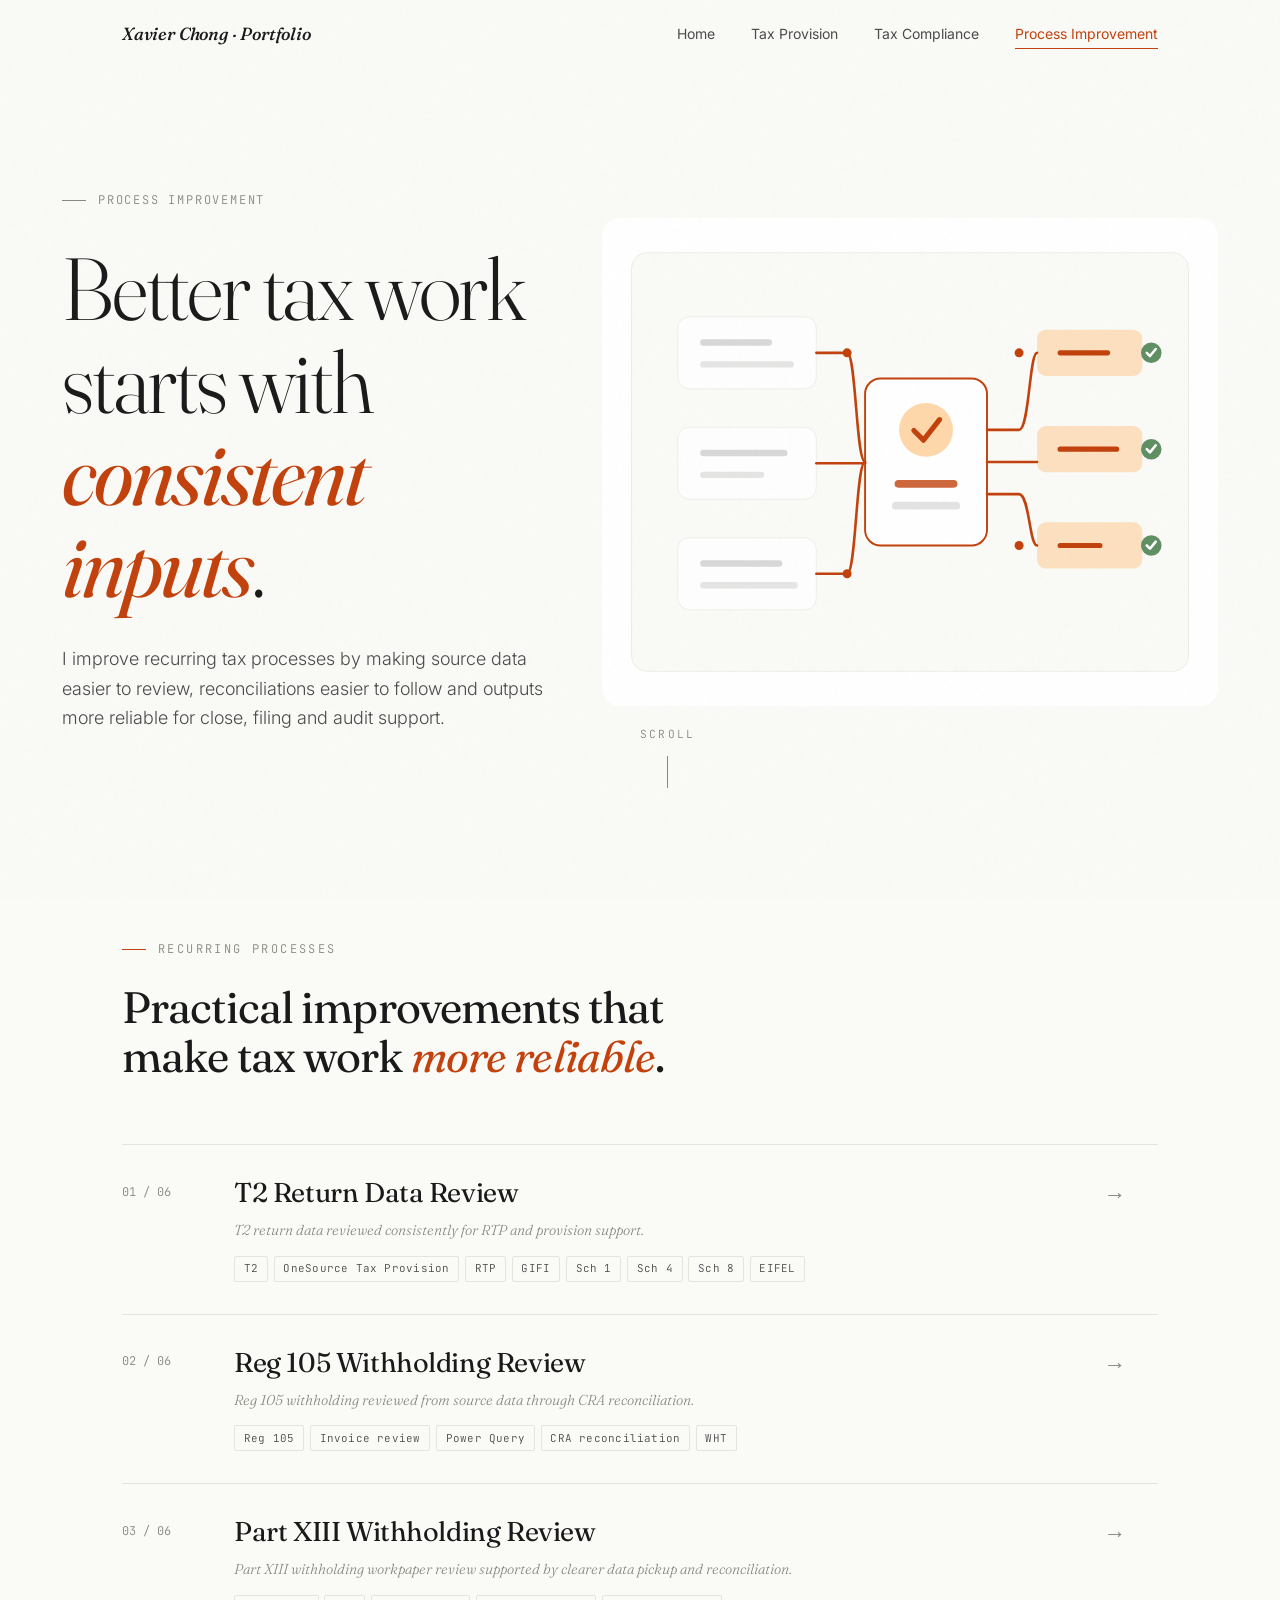
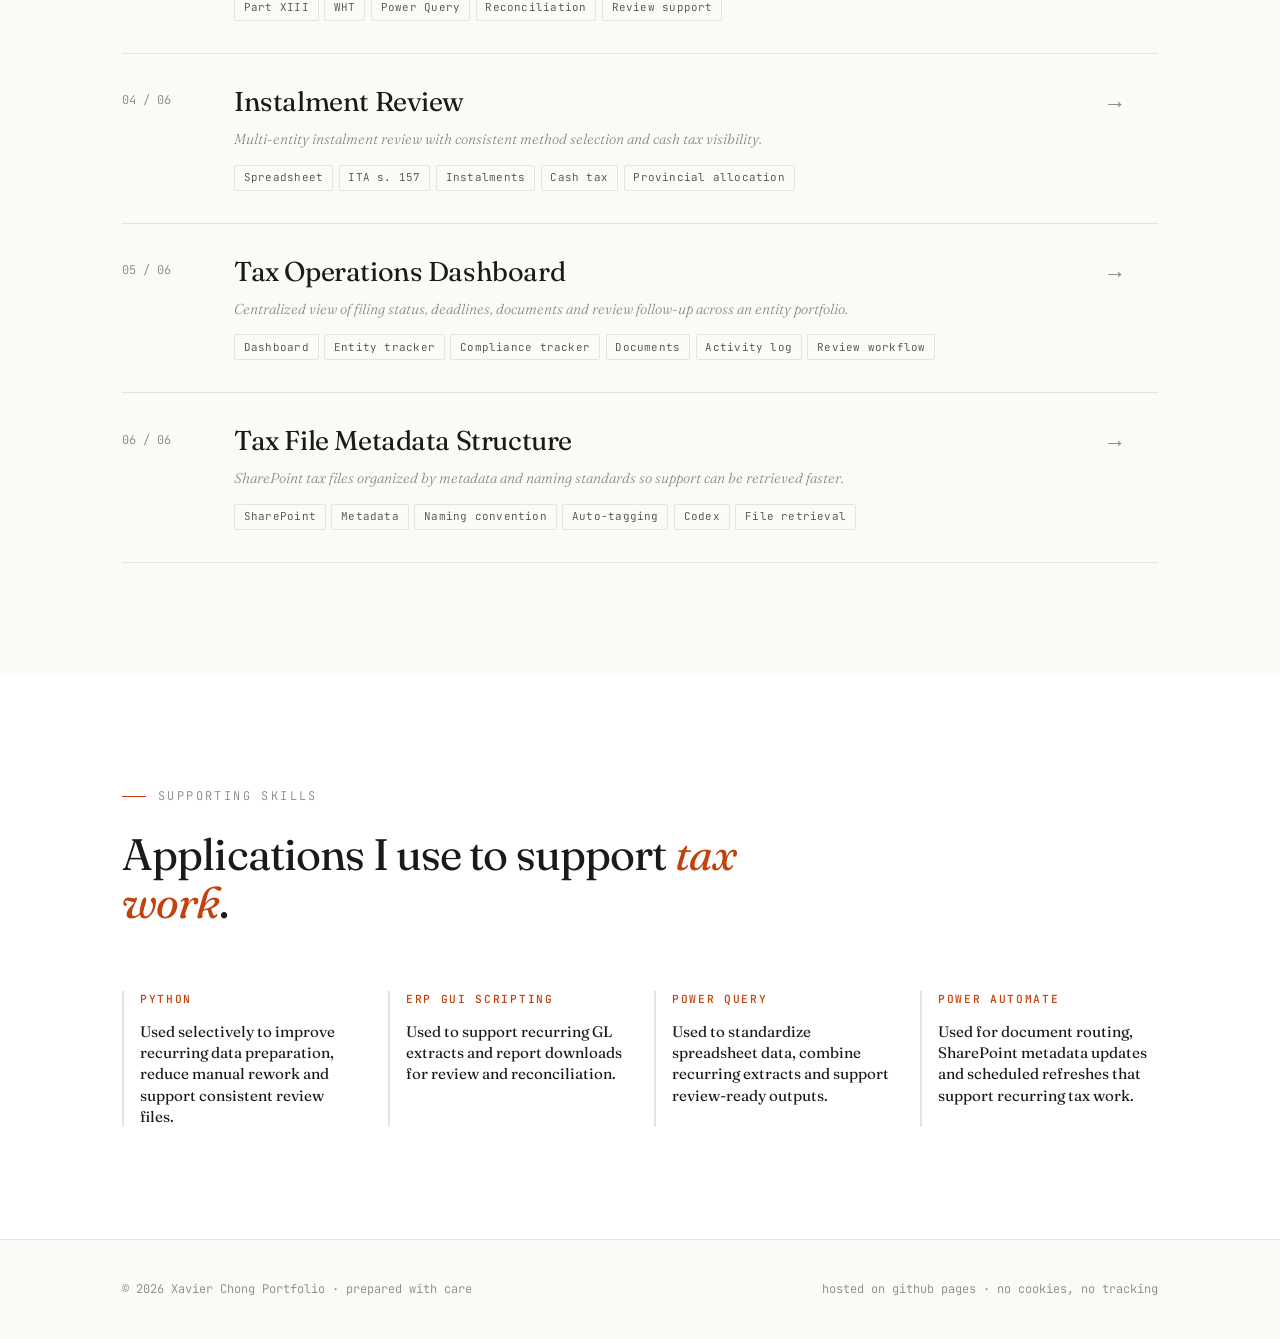
==== commit f28d71e6: "Add tax operations dashboard portfolio item" ====
--- a/automation.html
+++ b/automation.html
@@ -4,7 +4,7 @@
 <meta charset="UTF-8" />
 <meta name="viewport" content="width=device-width, initial-scale=1.0" />
 <title>Process Improvement | Xavier Chong Portfolio</title>
-<meta name="description" content="Tax process improvement for T2, Reg 105, Part XIII, instalment and document retrieval work — focused on accuracy, review quality and recurring process efficiency." />
+<meta name="description" content="Tax process improvement for T2, Reg 105, Part XIII, instalment, dashboard and document retrieval work — focused on accuracy, review quality and recurring process efficiency." />
 
 <link rel="preconnect" href="https://fonts.googleapis.com">
 <link rel="preconnect" href="https://fonts.gstatic.com" crossorigin>
@@ -41,7 +41,7 @@
     <div class="projects reveal">
 
       <div class="project">
-        <div class="project-num">01 / 05</div>
+        <div class="project-num">01 / 06</div>
         <div>
           <div class="project-header">
             <h3>T2 Return Data Review</h3>
@@ -71,7 +71,7 @@
       </div>
 
       <div class="project">
-        <div class="project-num">02 / 05</div>
+        <div class="project-num">02 / 06</div>
         <div>
           <div class="project-header">
             <h3>Reg 105 Withholding Review</h3>
@@ -101,7 +101,7 @@
       </div>
 
       <div class="project">
-        <div class="project-num">03 / 05</div>
+        <div class="project-num">03 / 06</div>
         <div>
           <div class="project-header">
             <h3>Part XIII Withholding Review</h3>
@@ -131,7 +131,7 @@
       </div>
 
       <div class="project">
-        <div class="project-num">04 / 05</div>
+        <div class="project-num">04 / 06</div>
         <div>
           <div class="project-header">
             <h3>Instalment Review</h3>
@@ -161,7 +161,37 @@
       </div>
 
       <div class="project">
-        <div class="project-num">05 / 05</div>
+        <div class="project-num">05 / 06</div>
+        <div>
+          <div class="project-header">
+            <h3>Tax Operations Dashboard</h3>
+            <span class="project-arrow">→</span>
+          </div>
+          <p class="project-tagline">Centralized view of filing status, deadlines, documents and review follow-up across an entity portfolio.</p>
+          <div class="project-tags">
+            <span class="tag">Dashboard</span><span class="tag">Entity tracker</span><span class="tag">Compliance tracker</span><span class="tag">Documents</span><span class="tag">Activity log</span><span class="tag">Review workflow</span>
+          </div>
+          <div class="project-detail">
+            <div class="project-detail-inner">
+              <p>Created a tax operations dashboard to make recurring compliance work easier to monitor and review. It brings filing status, deadlines, support documents and activity history into one organized view, using neutral entity and filing metadata that can scale across multiple tax processes.</p>
+              <figure class="prototype-preview">
+                <img src="automation_dashboard.svg" alt="Tax operations dashboard interface showing filing status, due dates, documents and review follow-up" loading="lazy" />
+                <figcaption class="prototype-badge">Prototype for demo only</figcaption>
+              </figure>
+              <ul class="project-bullets">
+                <li><span class="bullet-label">Overview</span><span>Summarize due-soon filings, items in review, filed items and open follow-ups in one place.</span></li>
+                <li><span class="bullet-label">Entities</span><span>Track entity information, filing obligations, due dates and status across a recurring compliance calendar.</span></li>
+                <li><span class="bullet-label">Filings</span><span>Filter the work by filing type, tax year, jurisdiction, owner and review stage for clearer follow-through.</span></li>
+                <li><span class="bullet-label">Documents</span><span>Connect support files to the related entity and filing record so review evidence is easier to retrieve.</span></li>
+                <li><span class="bullet-label">Activity</span><span>Maintain a clear activity trail for status changes, uploads and review actions.</span></li>
+              </ul>
+            </div>
+          </div>
+        </div>
+      </div>
+
+      <div class="project">
+        <div class="project-num">06 / 06</div>
         <div>
           <div class="project-header">
             <h3>Tax File Metadata Structure</h3>
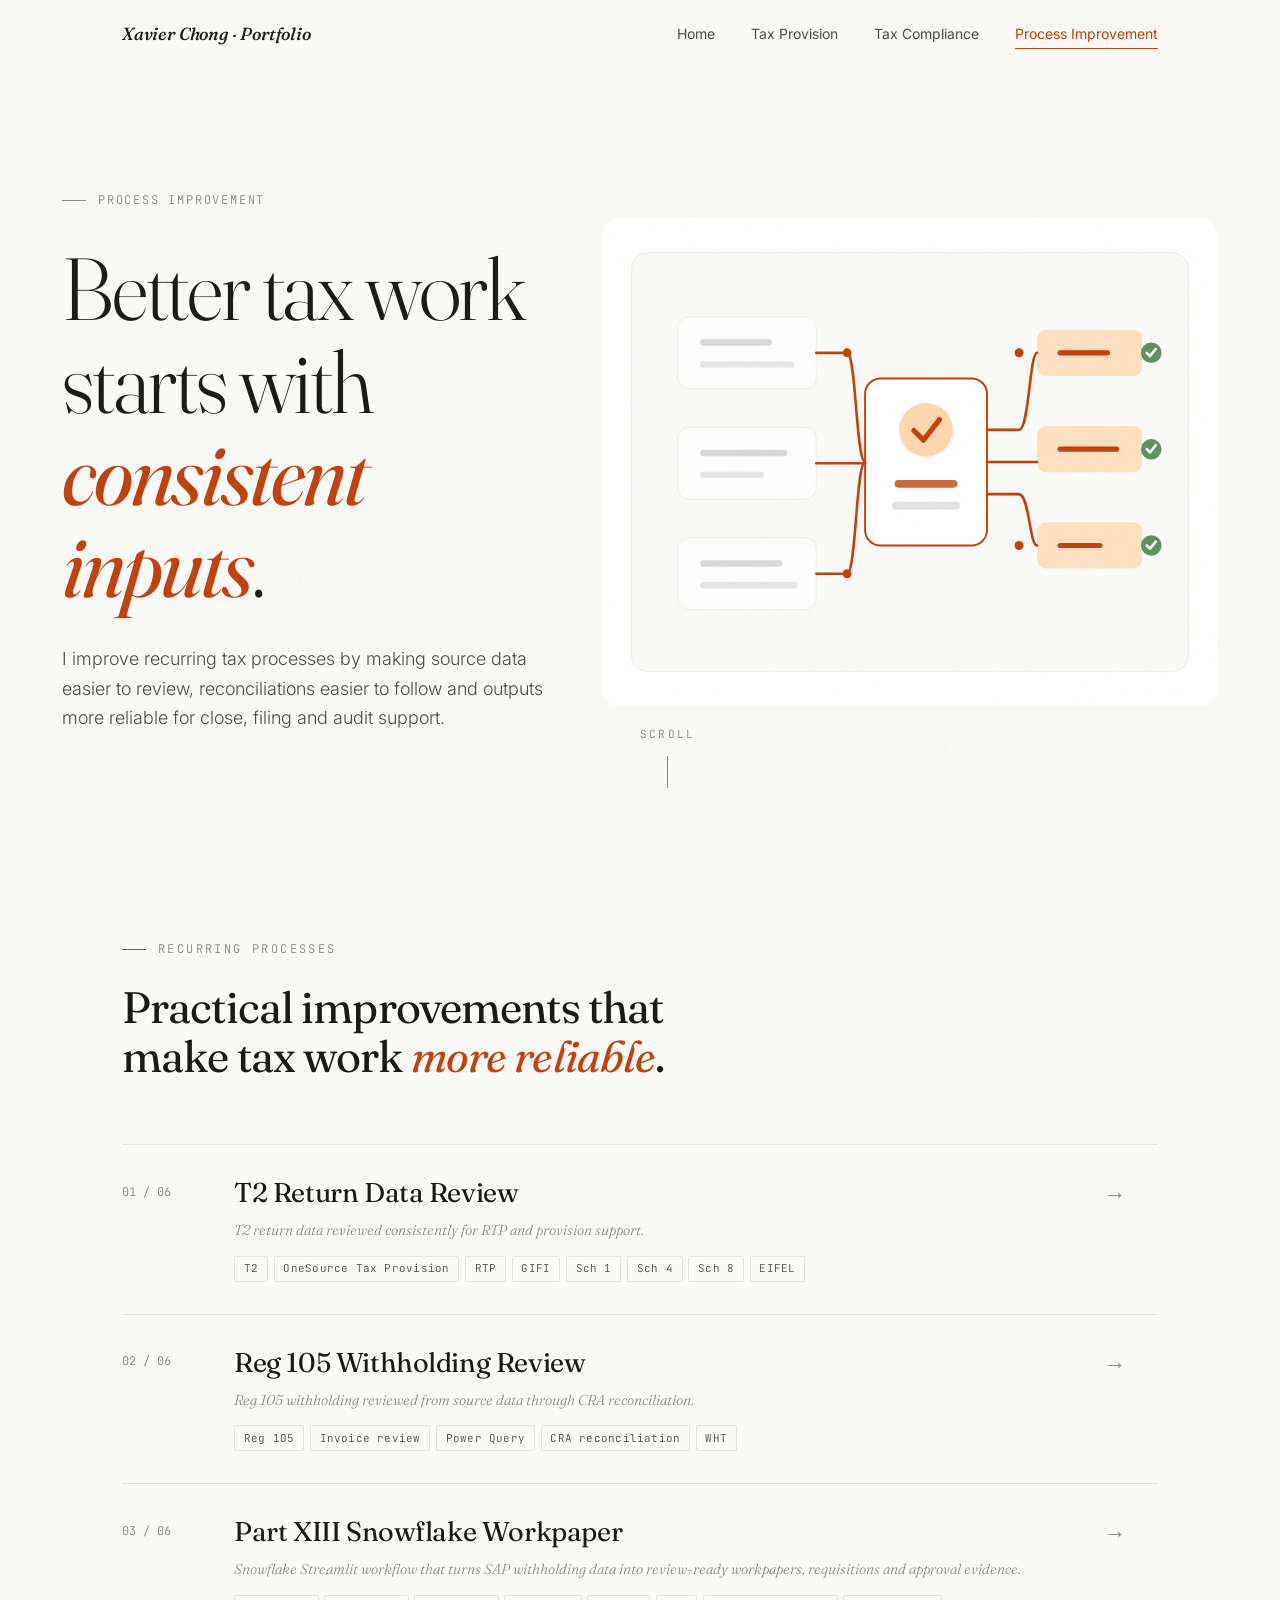
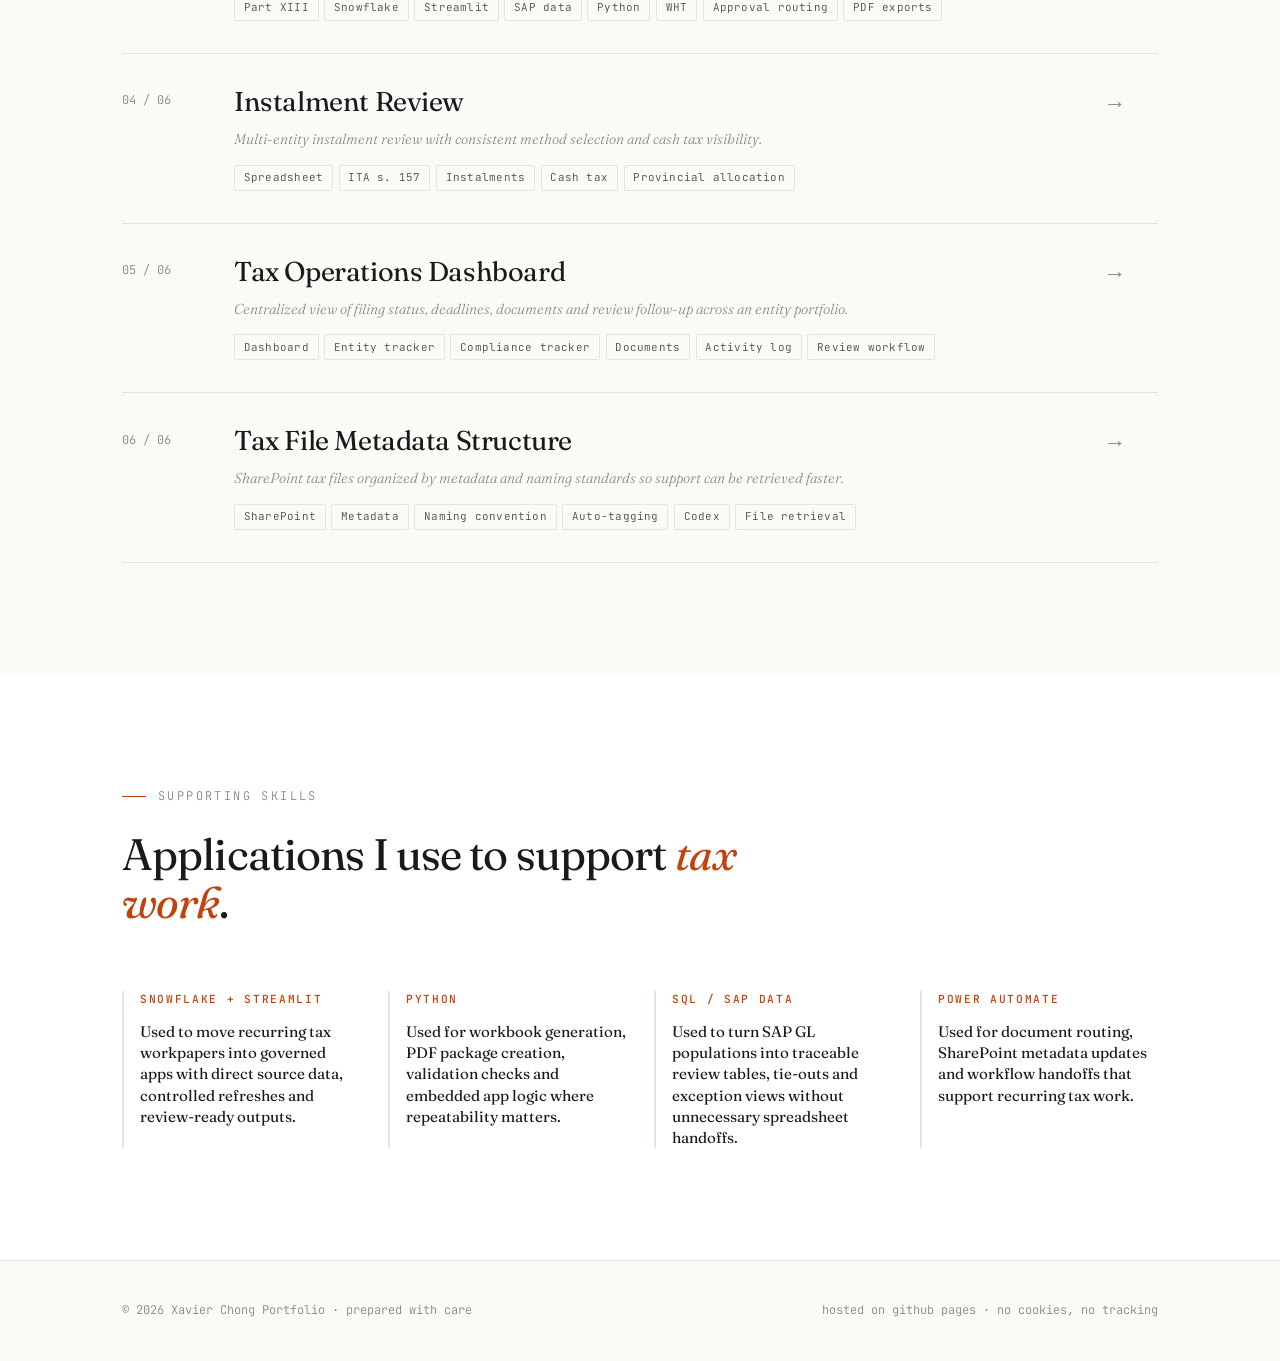
==== commit c363e351: "Add Part XIII Snowflake automation portfolio update" ====
--- a/automation.html
+++ b/automation.html
@@ -4,12 +4,13 @@
 <meta charset="UTF-8" />
 <meta name="viewport" content="width=device-width, initial-scale=1.0" />
 <title>Process Improvement | Xavier Chong Portfolio</title>
-<meta name="description" content="Tax process improvement for T2, Reg 105, Part XIII, instalment, dashboard and document retrieval work — focused on accuracy, review quality and recurring process efficiency." />
+<meta name="description" content="Tax process improvement for T2, Reg 105, Part XIII Snowflake automation, instalment, dashboard and document retrieval work — focused on accuracy, review quality and recurring process efficiency." />
 
 <link rel="preconnect" href="https://fonts.googleapis.com">
 <link rel="preconnect" href="https://fonts.gstatic.com" crossorigin>
 <link href="https://fonts.googleapis.com/css2?family=Fraunces:opsz,wght@9..144,300;9..144,400;9..144,500;9..144,600&family=Inter:wght@300;400;500&family=JetBrains+Mono:wght@400;500&display=swap" rel="stylesheet">
 
+<link rel="icon" href="favicon.svg" type="image/svg+xml" />
 <link rel="stylesheet" href="styles.css" />
 <script defer src="site.js"></script>
 </head>
@@ -104,26 +105,27 @@
         <div class="project-num">03 / 06</div>
         <div>
           <div class="project-header">
-            <h3>Part XIII Withholding Review</h3>
-            <span class="project-arrow">→</span>
-          </div>
-          <p class="project-tagline">Part XIII withholding workpaper review supported by clearer data pickup and reconciliation.</p>
-          <div class="project-tags">
-            <span class="tag">Part XIII</span><span class="tag">WHT</span><span class="tag">Power Query</span><span class="tag">Reconciliation</span><span class="tag">Review support</span>
-          </div>
-          <div class="project-detail">
-            <div class="project-detail-inner">
-              <p>Improved the Part XIII withholding workpaper process by carrying forward prior period structure, using GL detail consistently and applying Power Query logic to identify line items requiring WHT review.</p>
-              <figure class="prototype-preview">
-                <img src="automation_partxiii.svg" alt="Part XIII review interface showing rollover, GL detail, Power Query WHT pickup and reconciliation" loading="lazy" />
-                <figcaption class="prototype-badge">Prototype for demo only</figcaption>
-              </figure>
-              <ul class="project-bullets">
-                <li><span class="bullet-label">Rollover</span><span>Carry forward prior period workpaper structure while preserving formulas, tabs, references and review points.</span></li>
-                <li><span class="bullet-label">GL review</span><span>Use GL detail to reduce manual copy-paste risk and support a complete review population.</span></li>
-                <li><span class="bullet-label">Power Query</span><span>Identify line items that require Part XIII withholding review based on consistent workpaper logic.</span></li>
-                <li><span class="bullet-label">Review</span><span>Isolate relevant payments for treaty-rate, withholding and support review.</span></li>
-                <li><span class="bullet-label">Reconcile</span><span>Tie the WHT population, remittance support and workpaper totals back to source data.</span></li>
+            <h3>Part XIII Snowflake Workpaper</h3>
+            <span class="project-arrow">→</span>
+          </div>
+          <p class="project-tagline">Snowflake Streamlit workflow that turns SAP withholding data into review-ready workpapers, requisitions and approval evidence.</p>
+          <div class="project-tags">
+            <span class="tag">Part XIII</span><span class="tag">Snowflake</span><span class="tag">Streamlit</span><span class="tag">SAP data</span><span class="tag">Python</span><span class="tag">WHT</span><span class="tag">Approval routing</span><span class="tag">PDF exports</span>
+          </div>
+          <div class="project-detail">
+            <div class="project-detail-inner">
+              <p>Built a Snowflake Streamlit app that moved the Part XIII process from an Excel-centered workpaper into a governed run surface. The app reads SAP GL data through Snowflake, produces the core review tabs, previews cheque requisitions, exports the workpaper package and applies approval logic tied to employee hierarchy and GAM thresholds.</p>
+              <figure class="prototype-preview">
+                <img src="automation_partxiii.svg" alt="Part XIII Snowflake Streamlit workflow showing SAP source data, governed review tables, embedded Python outputs and approval routing" loading="lazy" />
+                <figcaption class="prototype-badge">Prototype for demo only</figcaption>
+              </figure>
+              <ul class="project-bullets">
+                <li><span class="bullet-label">Source</span><span>Pull SAP GL data directly through Snowflake so the process no longer depends on switching systems and copying extracts into Excel.</span></li>
+                <li><span class="bullet-label">App</span><span>Centralize reusable SQL and Python logic for NR4 Summary, Payments Due, WHT Recon and GL Detail outputs.</span></li>
+                <li><span class="bullet-label">Tie-out</span><span>Validate Payments Due against withholding by entity and due date, with recon status designed for reviewer drilldown.</span></li>
+                <li><span class="bullet-label">Outputs</span><span>Download a review workbook and Snowflake-native cheque requisition PDF, while keeping a local bridge only when exact Excel-rendered layout is required.</span></li>
+                <li><span class="bullet-label">Approval</span><span>Resolve approval roles from employee hierarchy and GAM thresholds instead of manually typing approvers into a workbook.</span></li>
+                <li><span class="bullet-label">Evidence</span><span>Preserve a cleaner trail of source data, logic, timestamps, exports and review outputs than a file-only workbook process.</span></li>
               </ul>
             </div>
           </div>
@@ -231,20 +233,20 @@
     <h2 class="section-title reveal">Applications I use to support <em>tax work</em>.</h2>
     <div class="expertise-grid reveal">
       <div class="expertise-item">
+        <h4>Snowflake + Streamlit</h4>
+        <p>Used to move recurring tax workpapers into governed apps with direct source data, controlled refreshes and review-ready outputs.</p>
+      </div>
+      <div class="expertise-item">
         <h4>Python</h4>
-        <p>Used selectively to improve recurring data preparation, reduce manual rework and support consistent review files.</p>
-      </div>
-      <div class="expertise-item">
-        <h4>ERP GUI Scripting</h4>
-        <p>Used to support recurring GL extracts and report downloads for review and reconciliation.</p>
-      </div>
-      <div class="expertise-item">
-        <h4>Power Query</h4>
-        <p>Used to standardize spreadsheet data, combine recurring extracts and support review-ready outputs.</p>
+        <p>Used for workbook generation, PDF package creation, validation checks and embedded app logic where repeatability matters.</p>
+      </div>
+      <div class="expertise-item">
+        <h4>SQL / SAP Data</h4>
+        <p>Used to turn SAP GL populations into traceable review tables, tie-outs and exception views without unnecessary spreadsheet handoffs.</p>
       </div>
       <div class="expertise-item">
         <h4>Power Automate</h4>
-        <p>Used for document routing, SharePoint metadata updates and scheduled refreshes that support recurring tax work.</p>
+        <p>Used for document routing, SharePoint metadata updates and workflow handoffs that support recurring tax work.</p>
       </div>
     </div>
   </div>
--- a/styles.css
+++ b/styles.css
@@ -356,18 +356,10 @@
   }
   .project:hover .tag { border-color: var(--accent); color: var(--accent); }
 
-  /* Expandable detail — hidden by default, revealed on hover */
+  /* Expandable detail: measured by site.js, with a no-JS hover fallback below. */
   .project-detail {
     grid-column: 2 / 3;
-    max-height: 0;
-    overflow: hidden;
-    opacity: 0;
     min-width: 0;
-    transition: max-height 0.55s cubic-bezier(0.4, 0, 0.2, 1), opacity 0.4s ease 0.1s;
-  }
-  .project:hover .project-detail {
-    max-height: 1800px;
-    opacity: 1;
   }
   .project.is-open {
     background: var(--card);
@@ -378,10 +370,6 @@
   .project.is-open .project-header h3 { color: var(--accent); }
   .project.is-open .project-arrow { transform: translateX(6px) rotate(45deg); color: var(--accent); opacity: 0; }
   .project.is-open .tag { border-color: var(--accent); color: var(--accent); }
-  .project.is-open .project-detail {
-    max-height: 1800px;
-    opacity: 1;
-  }
   .project-detail-inner {
     padding-top: 1.5rem;
     border-top: 1px solid var(--rule);
@@ -1001,19 +989,9 @@
 .cycle-detail,
 .tile-detail {
   height: 0;
-  max-height: none;
   overflow: hidden;
   opacity: 0;
   transition: height 0.45s cubic-bezier(0.4, 0, 0.2, 1), opacity 0.28s ease;
-}
-
-.project:hover .project-detail,
-.project.is-open .project-detail,
-.cycle-card:hover .cycle-detail,
-.cycle-card.is-open .cycle-detail,
-.tile:hover .tile-detail,
-.tile.is-open .tile-detail {
-  max-height: none;
 }
 
 .project.is-open .project-detail,
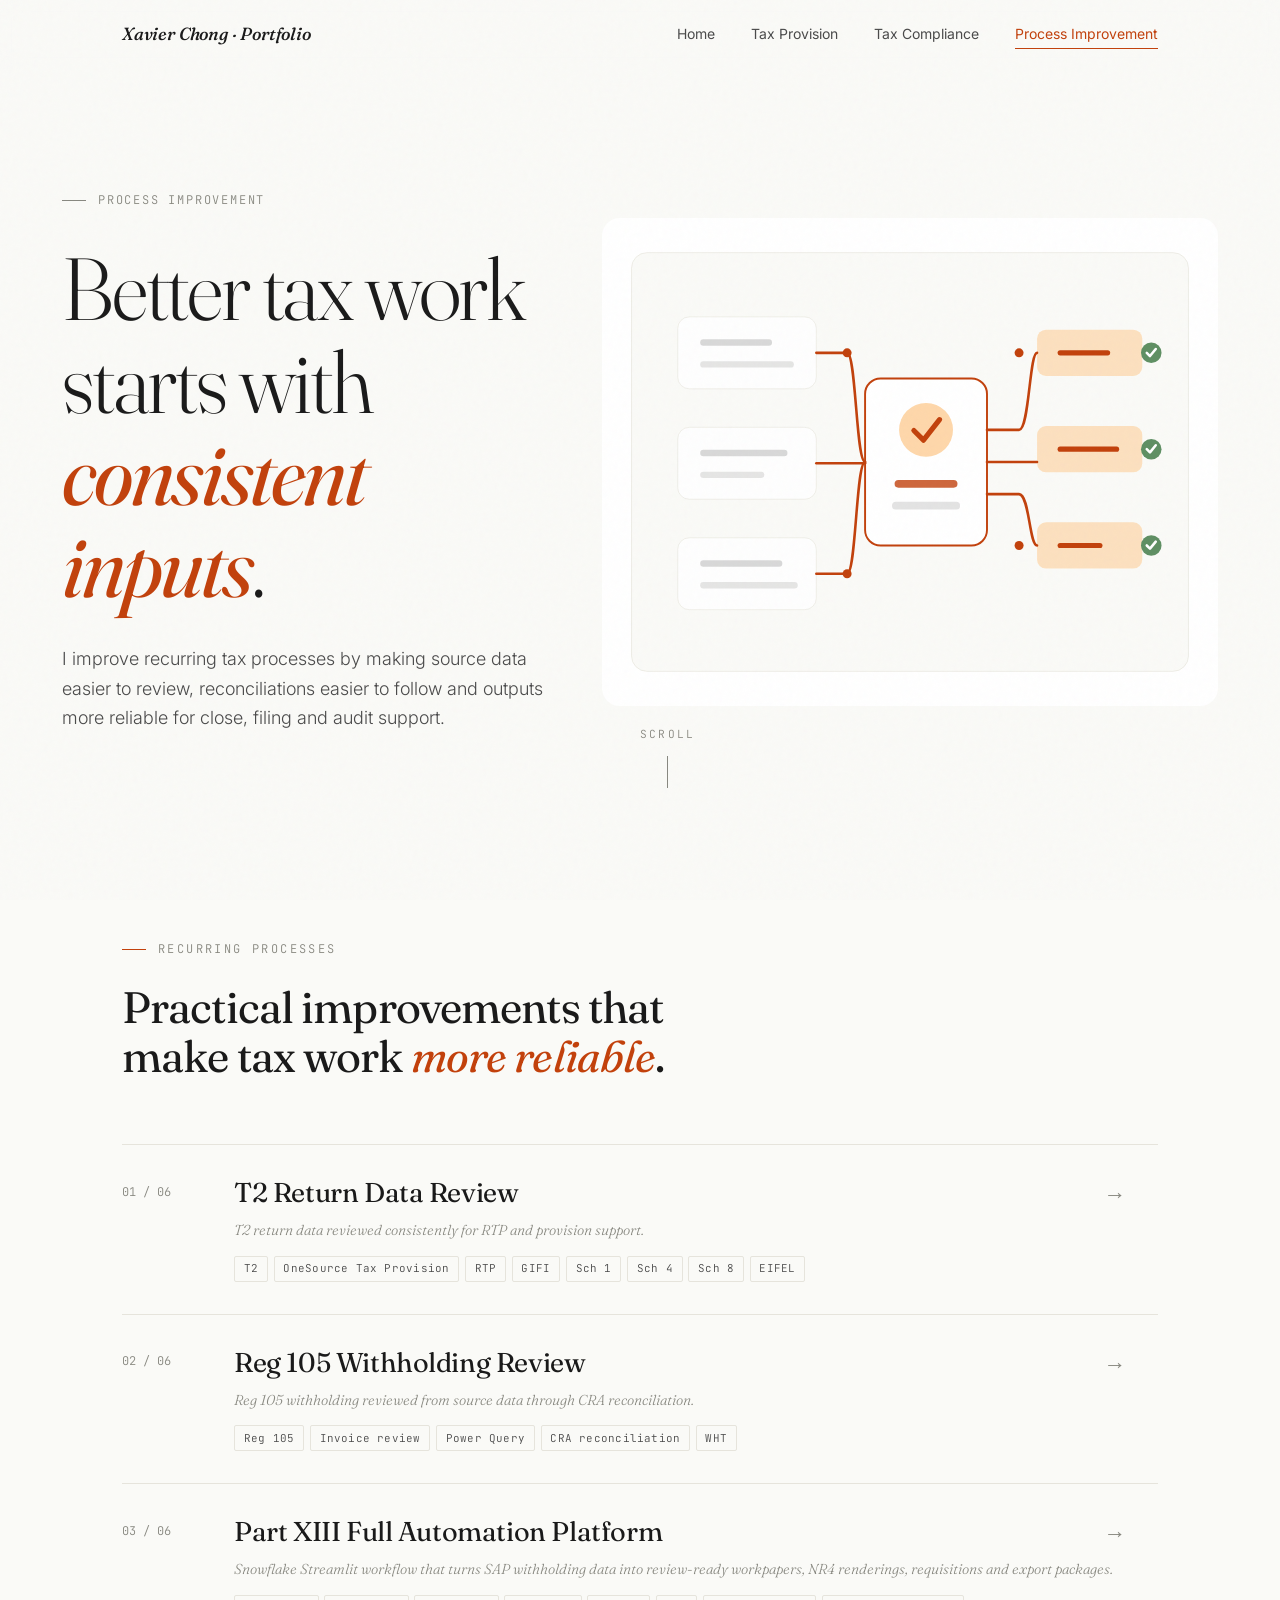
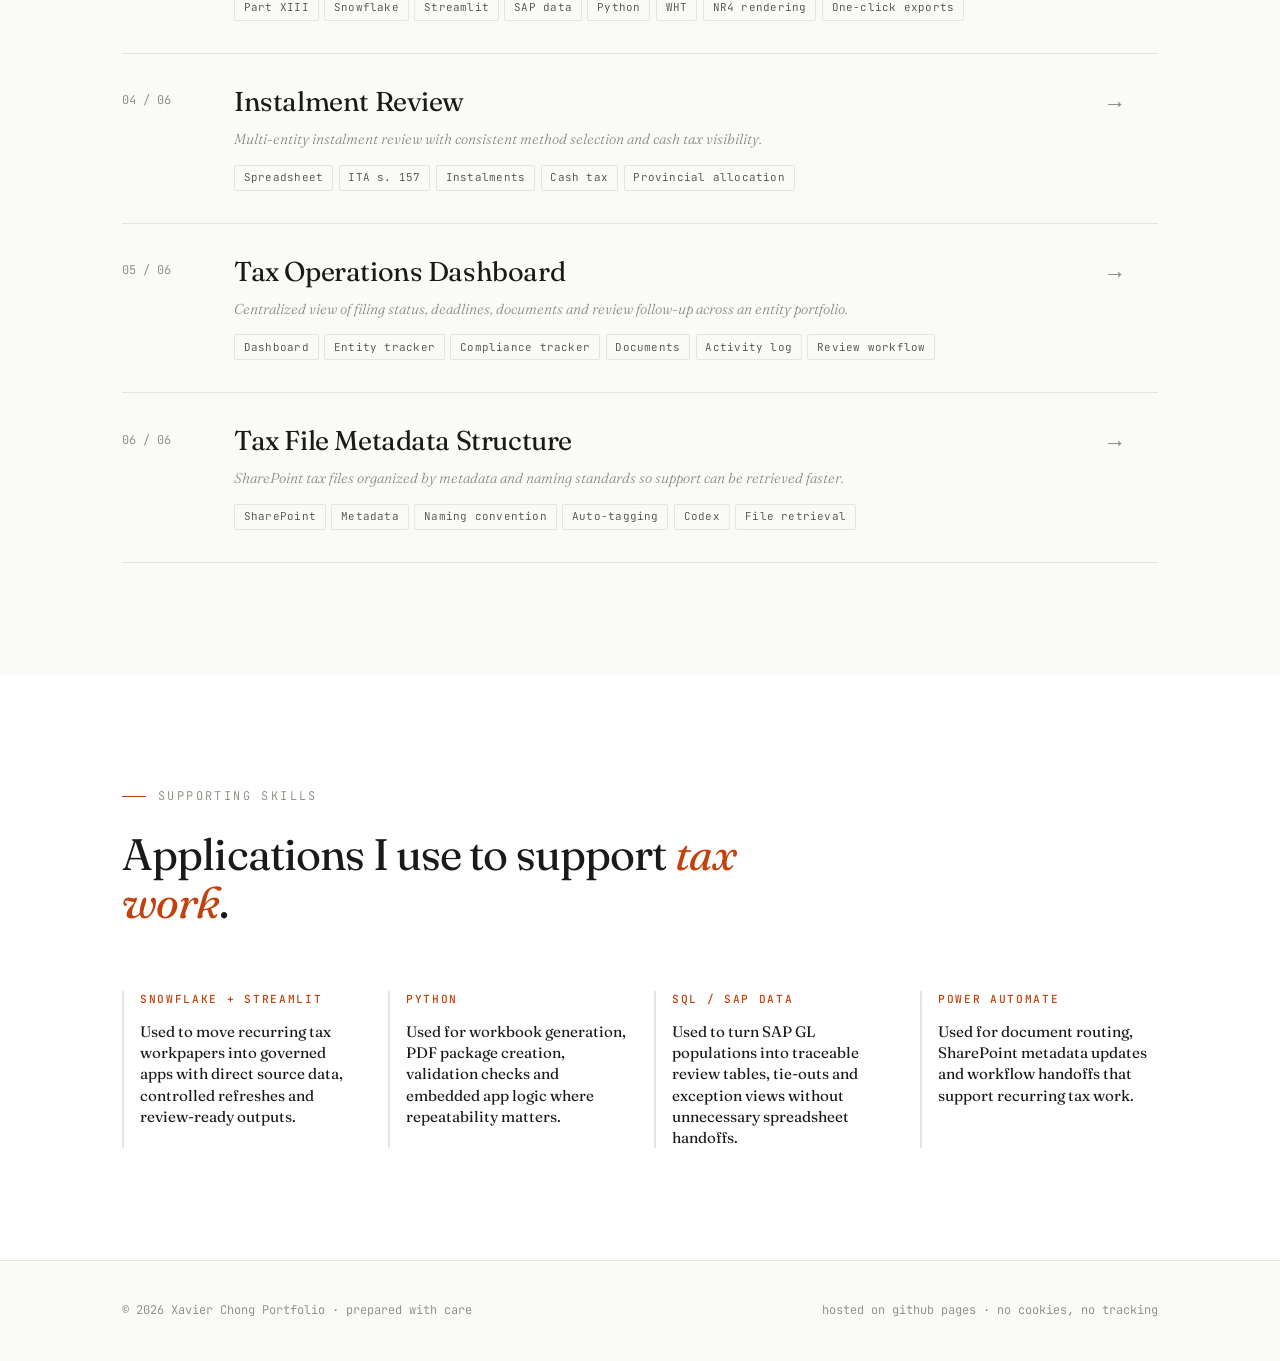
==== commit 036af7bb: "Refine Part XIII automation portfolio copy" ====
--- a/automation.html
+++ b/automation.html
@@ -105,26 +105,26 @@
         <div class="project-num">03 / 06</div>
         <div>
           <div class="project-header">
-            <h3>Part XIII Snowflake Workpaper</h3>
-            <span class="project-arrow">→</span>
-          </div>
-          <p class="project-tagline">Snowflake Streamlit workflow that turns SAP withholding data into review-ready workpapers, requisitions and approval evidence.</p>
-          <div class="project-tags">
-            <span class="tag">Part XIII</span><span class="tag">Snowflake</span><span class="tag">Streamlit</span><span class="tag">SAP data</span><span class="tag">Python</span><span class="tag">WHT</span><span class="tag">Approval routing</span><span class="tag">PDF exports</span>
-          </div>
-          <div class="project-detail">
-            <div class="project-detail-inner">
-              <p>Built a Snowflake Streamlit app that moved the Part XIII process from an Excel-centered workpaper into a governed run surface. The app reads SAP GL data through Snowflake, produces the core review tabs, previews cheque requisitions, exports the workpaper package and applies approval logic tied to employee hierarchy and GAM thresholds.</p>
-              <figure class="prototype-preview">
-                <img src="automation_partxiii.svg" alt="Part XIII Snowflake Streamlit workflow showing SAP source data, governed review tables, embedded Python outputs and approval routing" loading="lazy" />
+            <h3>Part XIII Full Automation Platform</h3>
+            <span class="project-arrow">→</span>
+          </div>
+          <p class="project-tagline">Snowflake Streamlit workflow that turns SAP withholding data into review-ready workpapers, NR4 renderings, requisitions and export packages.</p>
+          <div class="project-tags">
+            <span class="tag">Part XIII</span><span class="tag">Snowflake</span><span class="tag">Streamlit</span><span class="tag">SAP data</span><span class="tag">Python</span><span class="tag">WHT</span><span class="tag">NR4 rendering</span><span class="tag">One-click exports</span>
+          </div>
+          <div class="project-detail">
+            <div class="project-detail-inner">
+              <p>Built a Snowflake Streamlit app that moved the Part XIII process from an Excel-centered workpaper into a governed run surface. The app reads SAP GL data through Snowflake, produces the core review tabs, renders NR4 returns, previews cheque requisitions and exports the workpaper package for review and cross-functional follow-up.</p>
+              <figure class="prototype-preview">
+                <img src="automation_partxiii.png" alt="Evolution of Part XIII workpapers from 2025 manual Excel workpapers to 2026 February Power Query workpapers and now a fully automated Snowflake platform" loading="lazy" />
                 <figcaption class="prototype-badge">Prototype for demo only</figcaption>
               </figure>
               <ul class="project-bullets">
                 <li><span class="bullet-label">Source</span><span>Pull SAP GL data directly through Snowflake so the process no longer depends on switching systems and copying extracts into Excel.</span></li>
-                <li><span class="bullet-label">App</span><span>Centralize reusable SQL and Python logic for NR4 Summary, Payments Due, WHT Recon and GL Detail outputs.</span></li>
+                <li><span class="bullet-label">App</span><span>Centralize reusable SQL and Python logic for the dashboard, NR4 Summary, Payments Due, WHT Recon, GL Analysis and audit-trail outputs.</span></li>
+                <li><span class="bullet-label">NR4</span><span>Render NR4 returns directly from the app so the review package includes both the computation and the form output.</span></li>
                 <li><span class="bullet-label">Tie-out</span><span>Validate Payments Due against withholding by entity and due date, with recon status designed for reviewer drilldown.</span></li>
-                <li><span class="bullet-label">Outputs</span><span>Download a review workbook and Snowflake-native cheque requisition PDF, while keeping a local bridge only when exact Excel-rendered layout is required.</span></li>
-                <li><span class="bullet-label">Approval</span><span>Resolve approval roles from employee hierarchy and GAM thresholds instead of manually typing approvers into a workbook.</span></li>
+                <li><span class="bullet-label">Outputs</span><span>Provide one-click downloads with the full reviewer package, cross-functional support, YTD summary, NR4 renderings, cheque requisitions and export evidence.</span></li>
                 <li><span class="bullet-label">Evidence</span><span>Preserve a cleaner trail of source data, logic, timestamps, exports and review outputs than a file-only workbook process.</span></li>
               </ul>
             </div>
